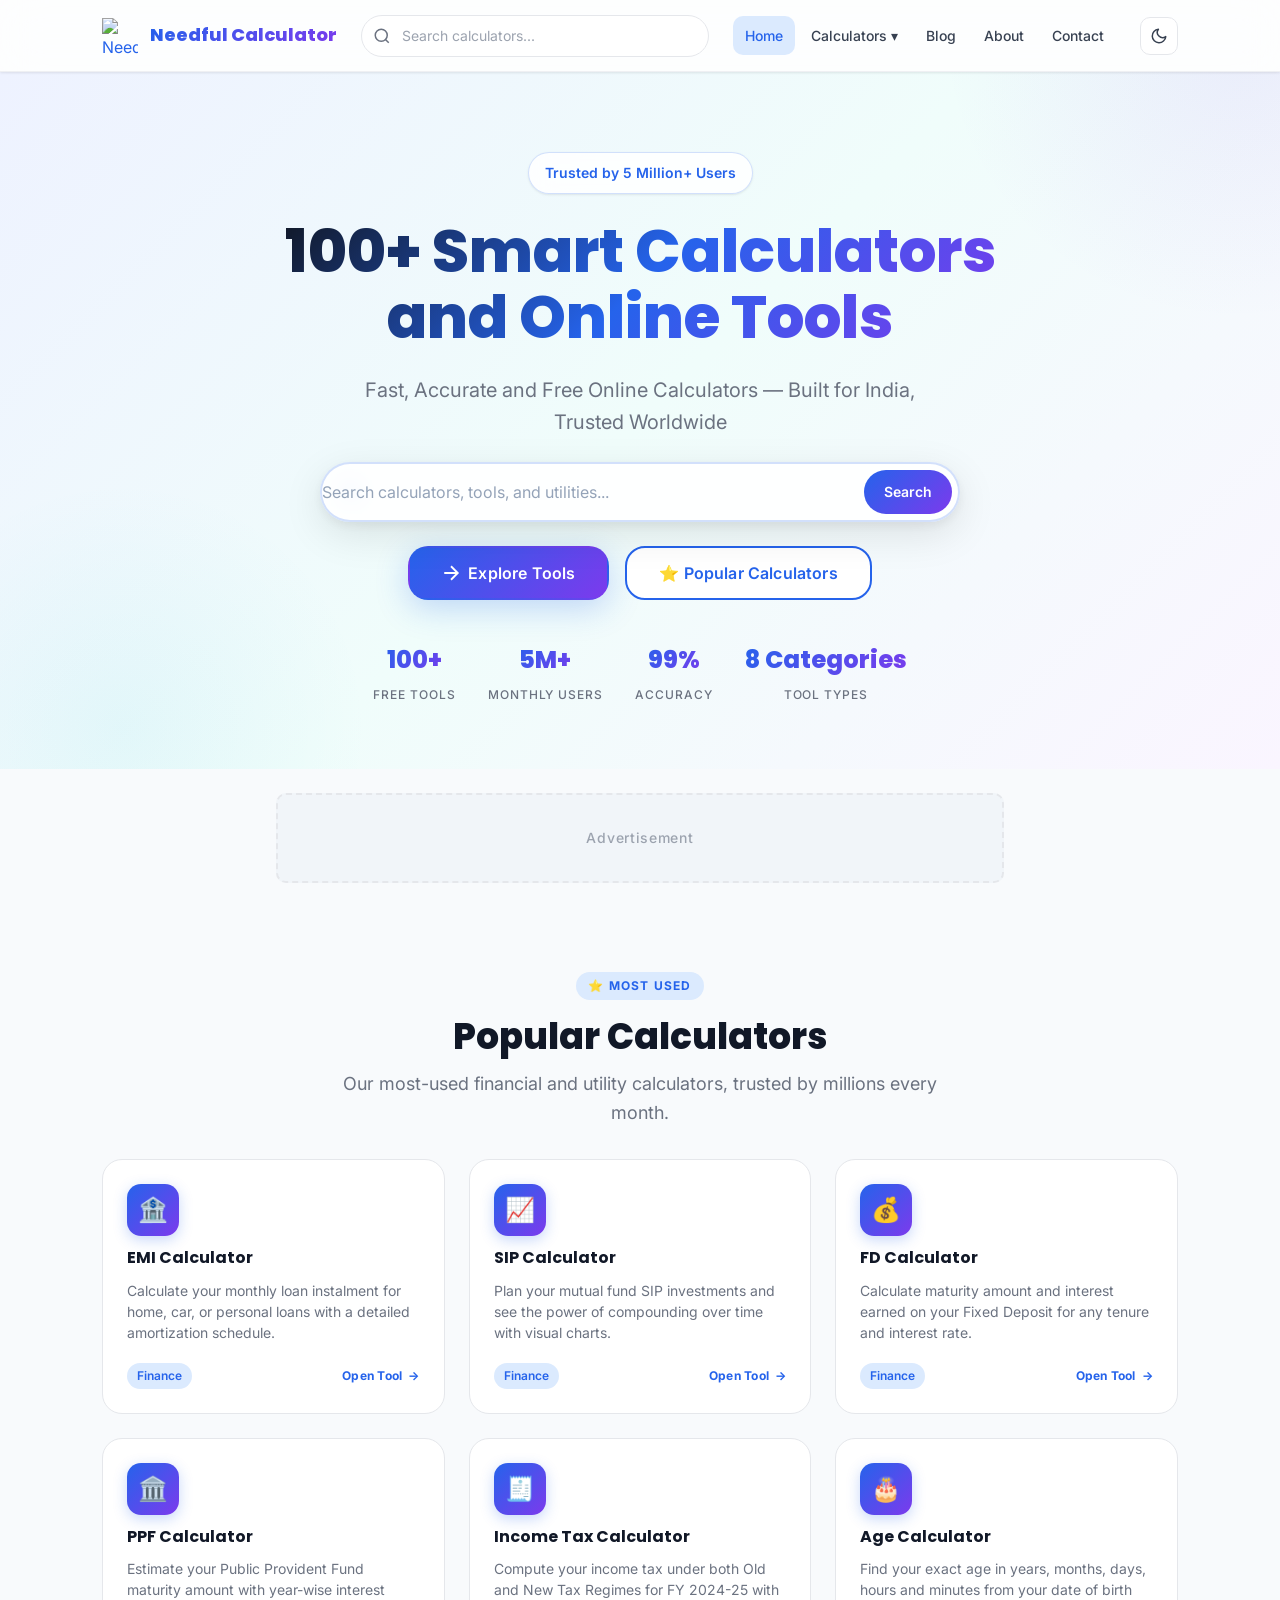
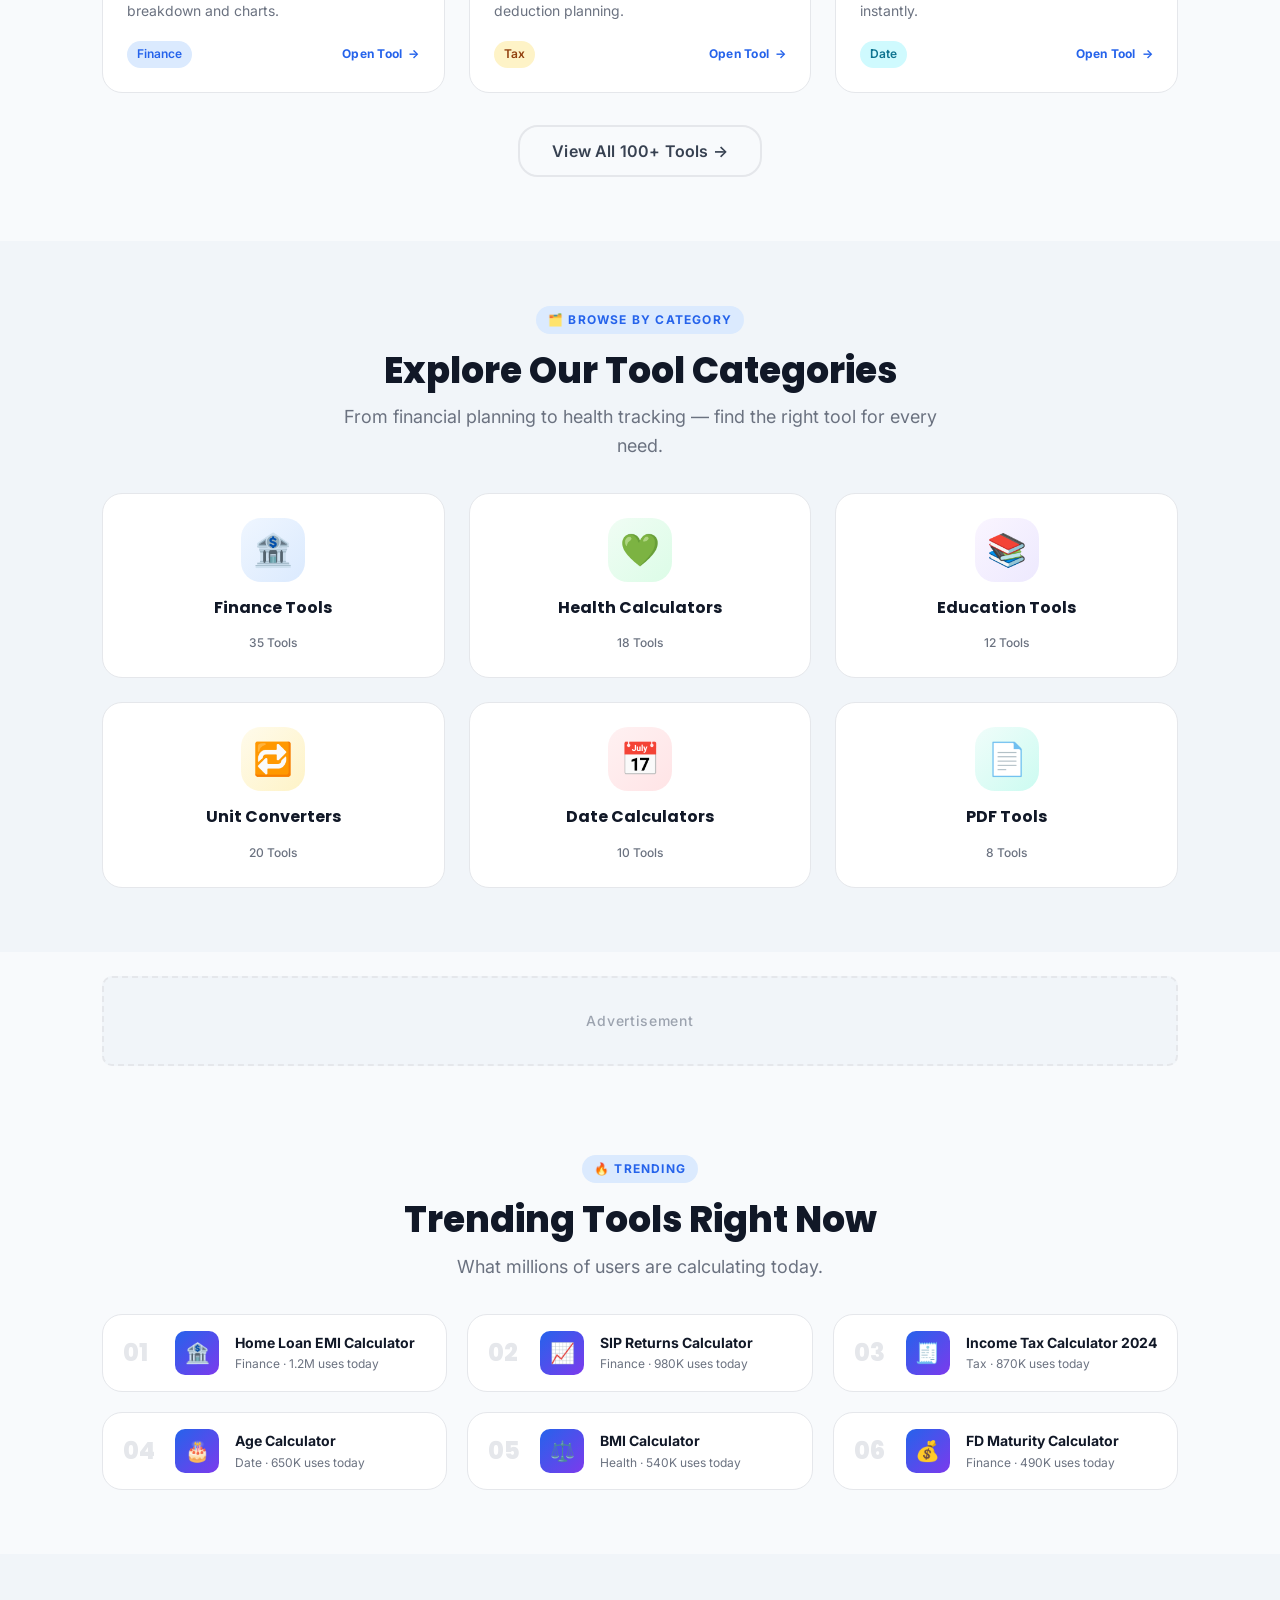
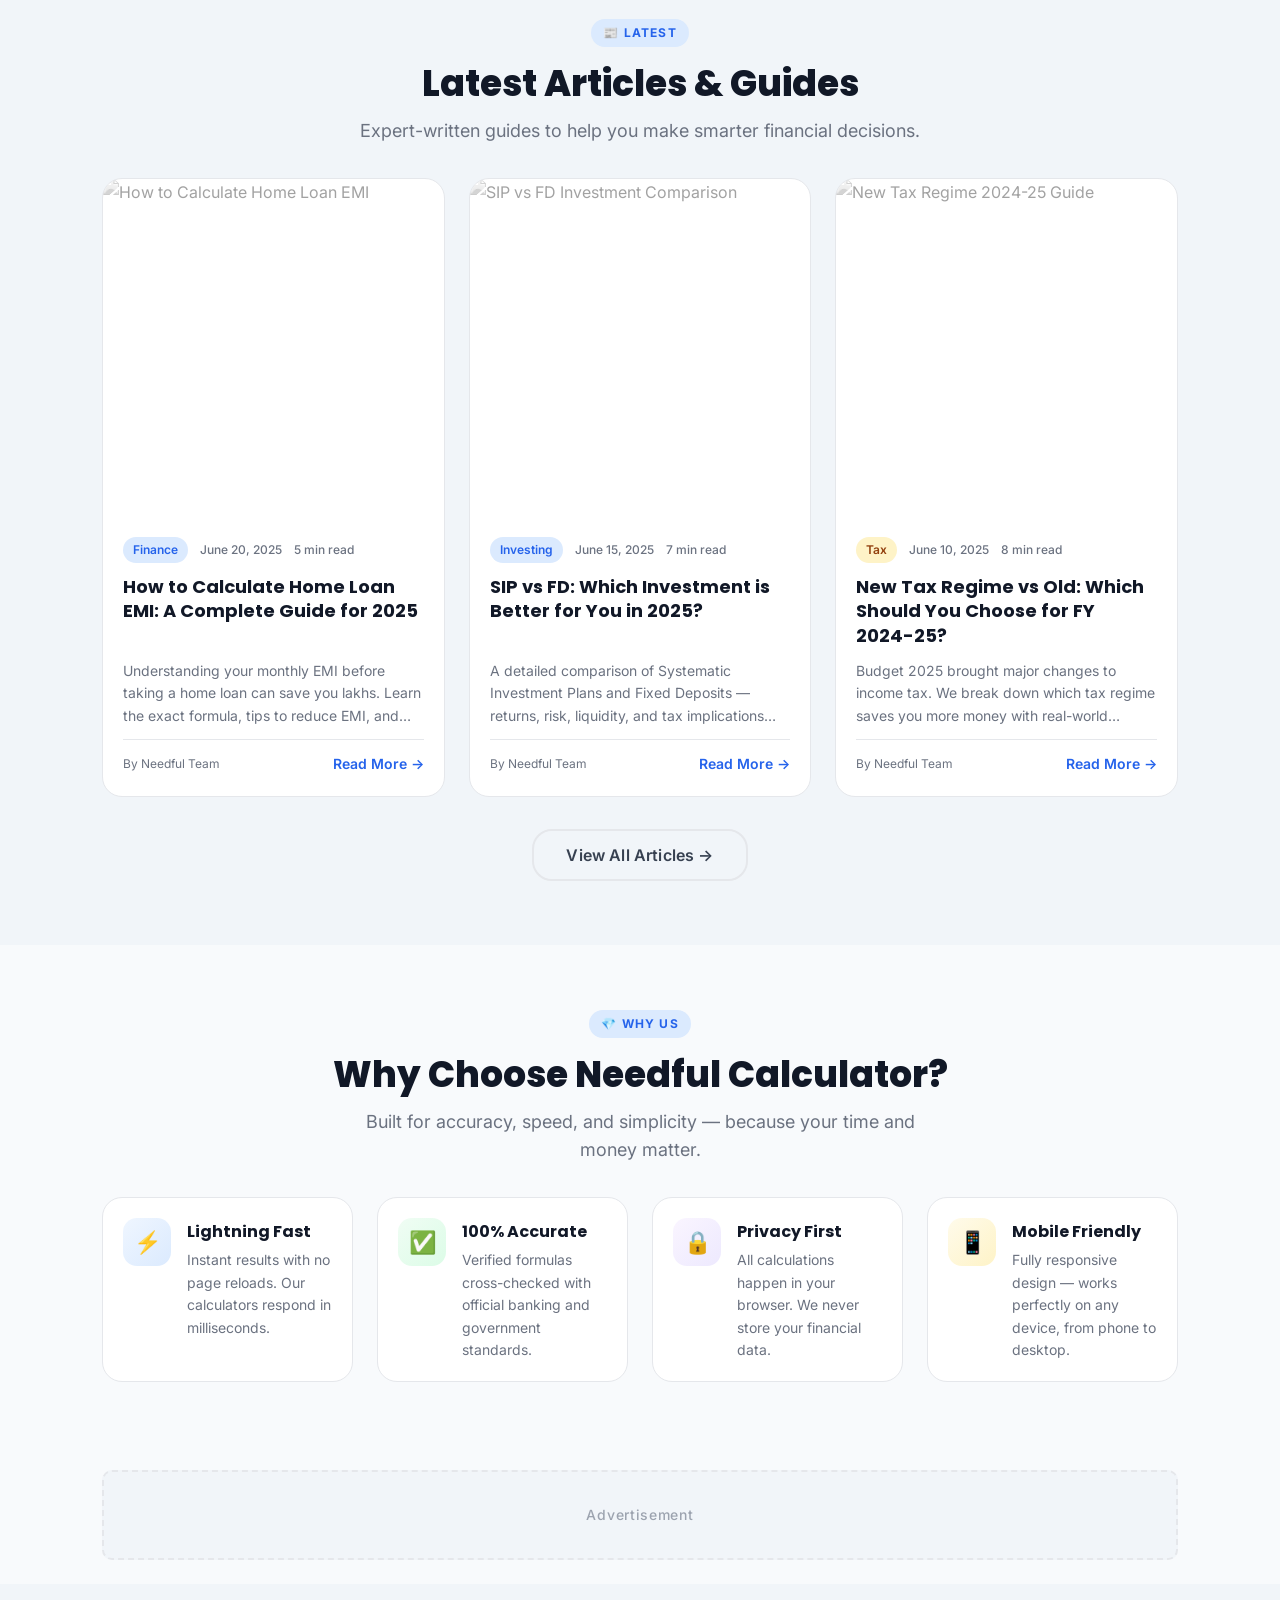
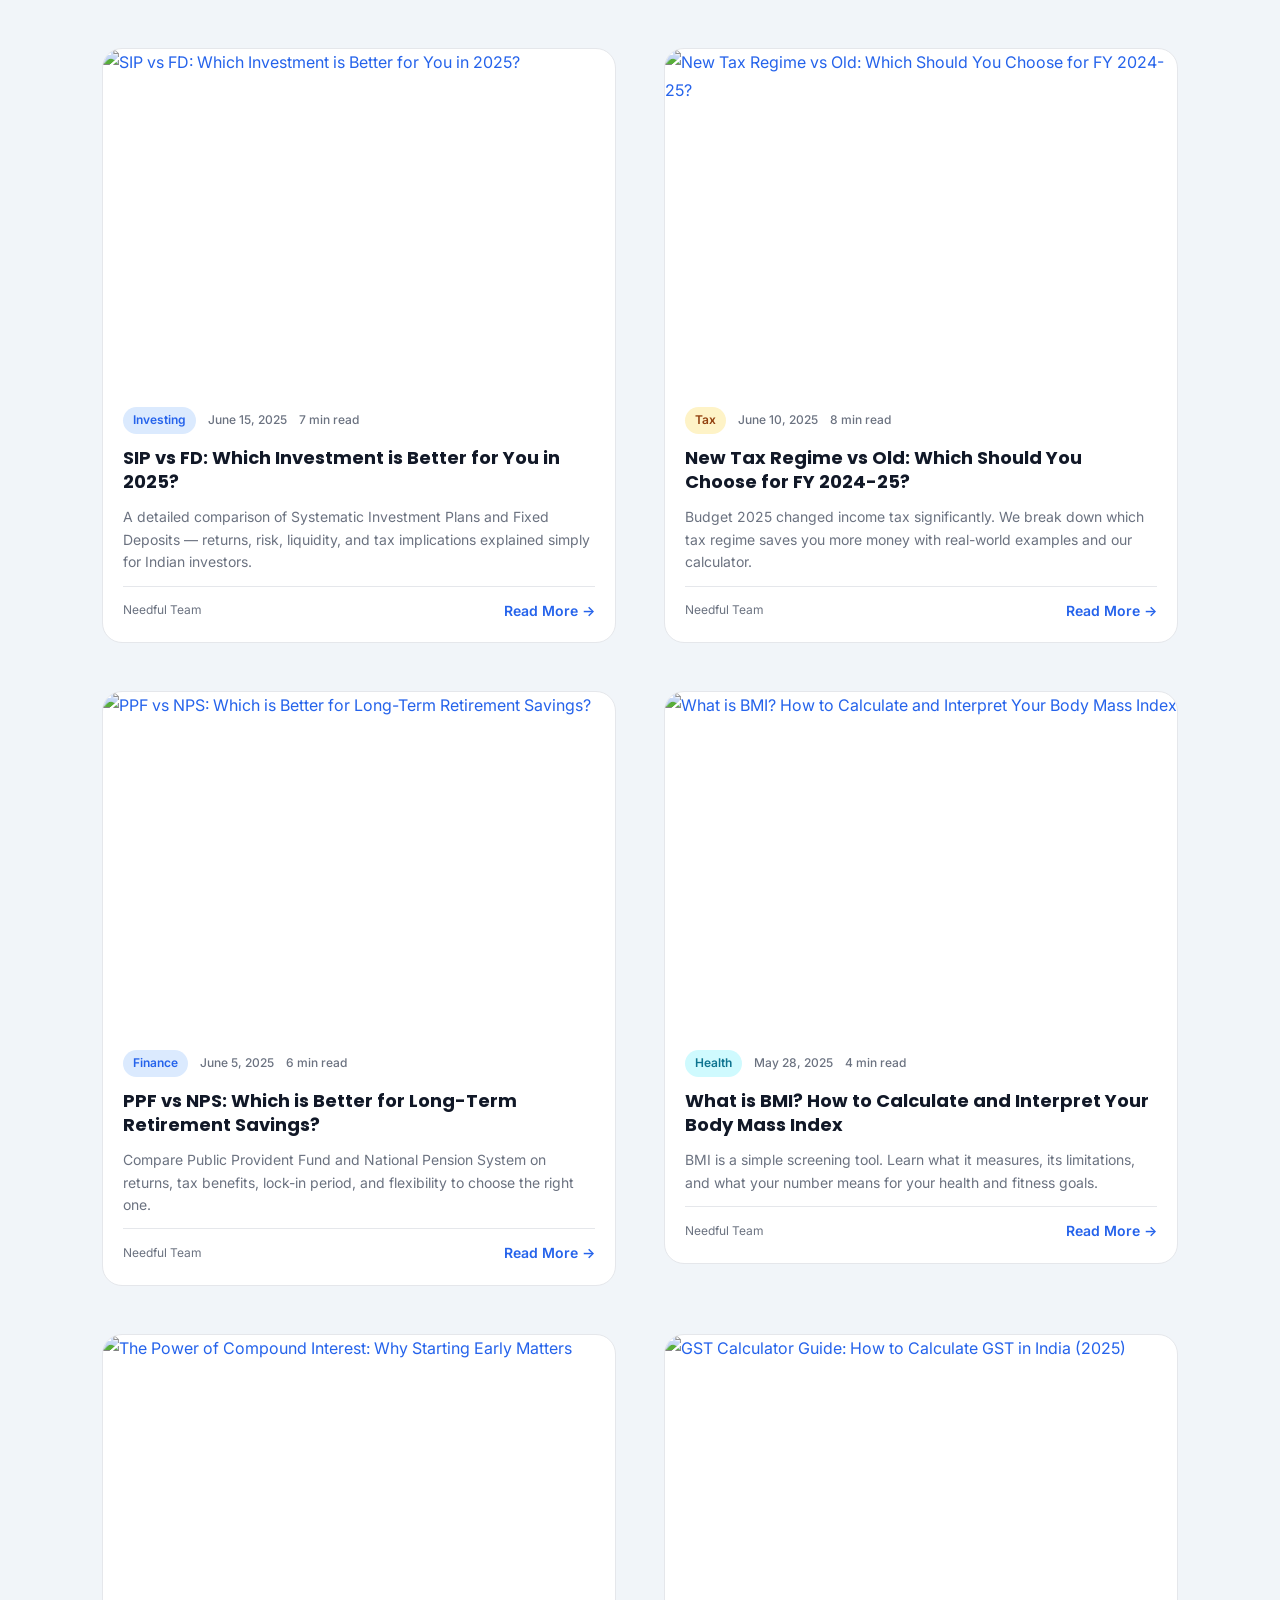
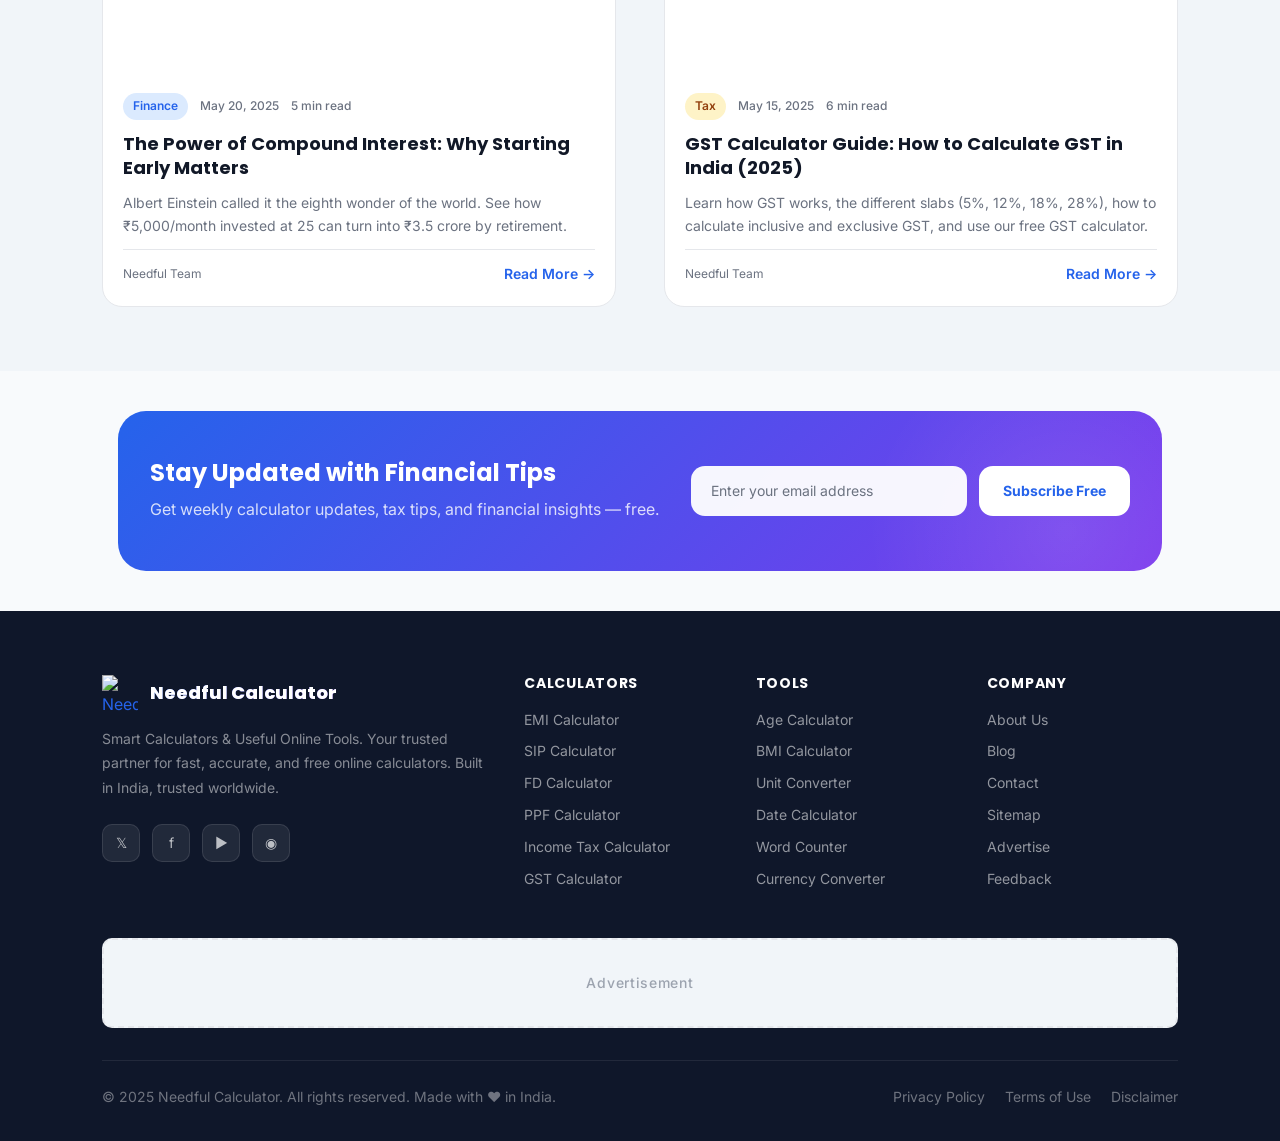
==== index.html @ 62763d5d "Nedful Change" ====
<!DOCTYPE html>
<html lang="en" data-theme="light" class="has-sticky-header">

<head>
  <meta charset="UTF-8">
  <meta name="viewport" content="width=device-width, initial-scale=1.0">
  <meta name="theme-color" content="#F8FAFC">
  <meta name="description"
    content="Needful Calculator — 100+ free online calculators and tools. EMI, SIP, FD, PPF, Income Tax, Age calculator and more. Fast, accurate and free.">
  <meta name="keywords"
    content="EMI calculator, SIP calculator, FD calculator, PPF calculator, income tax calculator, online calculators, financial tools">
  <meta name="robots" content="index, follow">
  <meta property="og:title" content="Needful Calculator — Smart Calculators & Useful Online Tools">
  <meta property="og:description"
    content="100+ free online calculators. Fast, accurate, and free. EMI, SIP, FD, Tax, Health and more.">
  <meta property="og:type" content="website">
  <meta property="og:url" content="https://needfulcalculator.com">
  <link rel="canonical" href="https://needfulcalculator.com">
  <title>Needful Calculator — Smart Calculators & Useful Online Tools</title>

  <!-- Fonts -->
  <link rel="preconnect" href="https://fonts.googleapis.com">
  <link rel="preconnect" href="https://fonts.gstatic.com" crossorigin>
  <link
    href="https://fonts.googleapis.com/css2?family=Inter:wght@300;400;500;600;700;800&family=Poppins:wght@400;500;600;700;800&display=swap"
    rel="stylesheet">

  <!-- Styles -->
  <link rel="stylesheet" href="css/style.css">
  <link rel="stylesheet" href="css/components.css">
  <link rel="stylesheet" href="css/animations.css">
  <link rel="stylesheet" href="css/dark-mode.css">
  <link rel="stylesheet" href="css/responsive.css">

  <!-- Schema Markup -->
  <script type="application/ld+json">
  {
    "@context": "https://schema.org",
    "@type": "WebSite",
    "name": "Needful Calculator",
    "url": "https://needfulcalculator.com",
    "description": "100+ free online calculators and useful tools. Fast, accurate, and free.",
    "potentialAction": {
      "@type": "SearchAction",
      "target": "https://needfulcalculator.com/search?q={search_term_string}",
      "query-input": "required name=search_term_string"
    }
  }
  </script>
  <script type="application/ld+json">
  {
    "@context": "https://schema.org",
    "@type": "Organization",
    "name": "Needful Calculator",
    "url": "https://needfulcalculator.com",
    "logo": "https://needfulcalculator.com/assets/logo.png",
    "sameAs": []
  }
  </script>
</head>

<body>

  <!-- Skip Link -->
  <a href="#main-content" class="skip-link">Skip to main content</a>

  <!-- ═══════════════════════════════════════════════
     HEADER
═══════════════════════════════════════════════ -->
  <header class="site-header" role="banner">
    <div class="container header-inner">

      <!-- Logo -->
      <a href="index.html" class="logo" aria-label="Needful Calculator Home">
        <img src="assets/logos/logo.png" alt="Needful Calculator" width="36" height="36" loading="eager">
        <span class="logo-text">Needful Calculator</span>
      </a>

      <!-- Header Search -->
      <div class="header-search" role="search">
        <svg class="header-search-icon" viewBox="0 0 24 24" fill="none" stroke="currentColor" stroke-width="2"
          aria-hidden="true">
          <circle cx="11" cy="11" r="8" />
          <path d="M21 21l-4.35-4.35" />
        </svg>
        <input type="search" placeholder="Search calculators..." aria-label="Search calculators and tools"
          autocomplete="off" id="header-search-input">
        <div class="search-results" role="listbox" aria-label="Search suggestions"></div>
      </div>

      <!-- Desktop Nav -->
      <nav class="header-nav" aria-label="Main navigation">
        <a href="index.html" class="nav-link active">Home</a>
        <div class="nav-item">
          <a href="category.html" class="nav-link" aria-haspopup="true">
            Calculators ▾
          </a>
          <div class="nav-dropdown" role="menu">
            <a href="category.html#finance" role="menuitem">🏦 Finance Tools</a>
            <a href="category.html#health" role="menuitem">💚 Health Calculators</a>
            <a href="category.html#education" role="menuitem">📚 Education Tools</a>
            <a href="category.html#unit" role="menuitem">🔁 Unit Converters</a>
            <a href="category.html#date" role="menuitem">📅 Date Calculators</a>
            <a href="category.html#pdf" role="menuitem">📄 PDF Tools</a>
          </div>
        </div>
        <a href="blog.html" class="nav-link">Blog</a>
        <a href="about.html" class="nav-link">About</a>
        <a href="contact.html" class="nav-link">Contact</a>
      </nav>

      <!-- Theme Toggle -->
      <button class="theme-toggle" id="theme-toggle" aria-label="Toggle dark mode" title="Toggle dark mode">
        <!-- Icon injected by JS -->
        <svg width="18" height="18" viewBox="0 0 24 24" fill="none" stroke="currentColor" stroke-width="2"
          stroke-linecap="round" stroke-linejoin="round">
          <path d="M21 12.79A9 9 0 1 1 11.21 3 7 7 0 0 0 21 12.79z" />
        </svg>
      </button>

      <!-- Hamburger -->
      <button class="hamburger" id="hamburger" aria-label="Open navigation menu" aria-expanded="false"
        aria-controls="mobile-nav">
        <span></span><span></span><span></span>
      </button>
    </div>
  </header>

  <!-- Mobile Nav -->
  <nav class="mobile-nav" id="mobile-nav" aria-label="Mobile navigation">
    <div class="mobile-nav-links">
      <a href="index.html">🏠 Home</a>
      <a href="category.html">🧮 All Calculators</a>
      <a href="calculator.html">🏦 EMI Calculator</a>
      <a href="blog.html">📰 Blog</a>
      <a href="about.html">ℹ️ About</a>
      <a href="contact.html">📞 Contact</a>
    </div>
    <div style="margin-top:2rem;padding-top:1.5rem;border-top:1px solid var(--border-color)">
      <p
        style="font-size:0.75rem;color:var(--txt-muted);margin-bottom:1rem;font-weight:600;text-transform:uppercase;letter-spacing:0.08em">
        Categories</p>
      <div style="display:grid;grid-template-columns:1fr 1fr;gap:0.5rem">
        <a href="category.html#finance" class="tag">🏦 Finance</a>
        <a href="category.html#health" class="tag">💚 Health</a>
        <a href="category.html#education" class="tag">📚 Education</a>
        <a href="category.html#unit" class="tag">🔁 Units</a>
        <a href="category.html#date" class="tag">📅 Date</a>
        <a href="category.html#pdf" class="tag">📄 PDF</a>
      </div>
    </div>
  </nav>

  <!-- ═══════════════════════════════════════════════
     MAIN CONTENT
═══════════════════════════════════════════════ -->
  <main id="main-content">

    <!-- ── HERO ── -->
    <section class="hero" aria-labelledby="hero-heading">
      <div class="container hero-inner">
        <div class="hero-eyebrow" aria-hidden="true">
          Trusted by 5 Million+ Users
        </div>

        <h1 class="hero-title" id="hero-heading">
          100+ Smart Calculators<br>and Online Tools
        </h1>

        <p class="hero-subtitle">
          Fast, Accurate and Free Online Calculators — Built for India, Trusted Worldwide
        </p>

        <!-- Hero Search -->
        <div class="hero-search" role="search">
          <svg class="hero-search-icon" viewBox="0 0 24 24" fill="none" stroke="currentColor" stroke-width="2.5"
            aria-hidden="true">
            <circle cx="11" cy="11" r="8" />
            <path d="M21 21l-4.35-4.35" />
          </svg>
          <input type="search" id="hero-search" placeholder="Search calculators, tools, and utilities..."
            aria-label="Search calculators and tools" autocomplete="off">
          <button class="hero-search-btn" type="button" aria-label="Search">Search</button>
          <div class="search-results" role="listbox" aria-label="Search suggestions"></div>
        </div>

        <!-- CTA Buttons -->
        <div class="hero-cta">
          <a href="category.html" class="btn btn-primary btn-lg" id="explore-tools-btn">
            <svg width="18" height="18" viewBox="0 0 24 24" fill="none" stroke="currentColor" stroke-width="2.5">
              <path d="M3 12h18M12 3l9 9-9 9" />
            </svg>
            Explore Tools
          </a>
          <a href="#popular-calculators" class="btn btn-secondary btn-lg" id="popular-btn">
            ⭐ Popular Calculators
          </a>
        </div>

        <!-- Stats -->
        <div class="hero-stats" aria-label="Platform statistics">
          <div class="hero-stat">
            <span class="hero-stat-num" data-count="100" data-suffix="+">100+</span>
            <span class="hero-stat-label">Free Tools</span>
          </div>
          <div class="hero-stat">
            <span class="hero-stat-num" data-count="5" data-suffix="M+">5M+</span>
            <span class="hero-stat-label">Monthly Users</span>
          </div>
          <div class="hero-stat">
            <span class="hero-stat-num" data-count="99" data-suffix="%">99%</span>
            <span class="hero-stat-label">Accuracy</span>
          </div>
          <div class="hero-stat">
            <span class="hero-stat-num" data-count="8" data-suffix=" Categories">6 Categories</span>
            <span class="hero-stat-label">Tool Types</span>
          </div>
        </div>
      </div>
    </section>

    <!-- ── AD SLOT #1: Below Hero ── -->
    <div class="container">
      <div class="ad-slot ad-slot-leaderboard" aria-label="Advertisement" role="complementary">
        <!-- Google AdSense: Leaderboard 728x90 -->
        <span>Advertisement</span>
      </div>
    </div>

    <!-- ── POPULAR CALCULATORS ── -->
    <section class="section" id="popular-calculators" aria-labelledby="popular-heading">
      <div class="container">
        <div class="text-center mb-8 reveal">
          <div class="section-eyebrow">⭐ Most Used</div>
          <h2 class="section-title" id="popular-heading">Popular Calculators</h2>
          <p class="section-subtitle">Our most-used financial and utility calculators, trusted by millions every month.
          </p>
        </div>

        <div class="grid-3 reveal reveal-delay-1">
          <!-- EMI Calculator -->
          <article class="tool-card" id="emi-calc-card">
            <div class="tool-card-icon" aria-hidden="true">🏦</div>
            <h3 class="tool-card-name">EMI Calculator</h3>
            <p class="tool-card-desc">Calculate your monthly loan instalment for home, car, or personal loans with a
              detailed amortization schedule.</p>
            <div class="tool-card-footer">
              <span class="badge badge-primary">Finance</span>
              <a href="calculator.html" class="tool-card-open" aria-label="Open EMI Calculator">
                Open Tool <span class="tool-card-arrow">→</span>
              </a>
            </div>
          </article>

          <!-- SIP Calculator -->
          <article class="tool-card" id="sip-calc-card">
            <div class="tool-card-icon" aria-hidden="true">📈</div>
            <h3 class="tool-card-name">SIP Calculator</h3>
            <p class="tool-card-desc">Plan your mutual fund SIP investments and see the power of compounding over time
              with visual charts.</p>
            <div class="tool-card-footer">
              <span class="badge badge-primary">Finance</span>
              <a href="calculator.html?tool=sip-calculator" class="tool-card-open" aria-label="Open SIP Calculator">
                Open Tool <span class="tool-card-arrow">→</span>
              </a>
            </div>
          </article>

          <!-- FD Calculator -->
          <article class="tool-card" id="fd-calc-card">
            <div class="tool-card-icon" aria-hidden="true">💰</div>
            <h3 class="tool-card-name">FD Calculator</h3>
            <p class="tool-card-desc">Calculate maturity amount and interest earned on your Fixed Deposit for any tenure
              and interest rate.</p>
            <div class="tool-card-footer">
              <span class="badge badge-primary">Finance</span>
              <a href="calculator.html?tool=fd-calculator" class="tool-card-open" aria-label="Open FD Calculator">
                Open Tool <span class="tool-card-arrow">→</span>
              </a>
            </div>
          </article>

          <!-- PPF Calculator -->
          <article class="tool-card" id="ppf-calc-card">
            <div class="tool-card-icon" aria-hidden="true">🏛️</div>
            <h3 class="tool-card-name">PPF Calculator</h3>
            <p class="tool-card-desc">Estimate your Public Provident Fund maturity amount with year-wise interest
              breakdown and charts.</p>
            <div class="tool-card-footer">
              <span class="badge badge-primary">Finance</span>
              <a href="calculator.html?tool=ppf-calculator" class="tool-card-open" aria-label="Open PPF Calculator">
                Open Tool <span class="tool-card-arrow">→</span>
              </a>
            </div>
          </article>

          <!-- Income Tax Calculator -->
          <article class="tool-card" id="tax-calc-card">
            <div class="tool-card-icon" aria-hidden="true">🧾</div>
            <h3 class="tool-card-name">Income Tax Calculator</h3>
            <p class="tool-card-desc">Compute your income tax under both Old and New Tax Regimes for FY 2024-25 with
              deduction planning.</p>
            <div class="tool-card-footer">
              <span class="badge badge-trending">Tax</span>
              <a href="calculator.html?tool=income-tax-calculator" class="tool-card-open"
                aria-label="Open Income Tax Calculator">
                Open Tool <span class="tool-card-arrow">→</span>
              </a>
            </div>
          </article>

          <!-- Age Calculator -->
          <article class="tool-card" id="age-calc-card">
            <div class="tool-card-icon" aria-hidden="true">🎂</div>
            <h3 class="tool-card-name">Age Calculator</h3>
            <p class="tool-card-desc">Find your exact age in years, months, days, hours and minutes from your date of
              birth instantly.</p>
            <div class="tool-card-footer">
              <span class="badge badge-accent">Date</span>
              <a href="calculator.html?tool=age-calculator" class="tool-card-open" aria-label="Open Age Calculator">
                Open Tool <span class="tool-card-arrow">→</span>
              </a>
            </div>
          </article>
        </div>

        <div class="text-center mt-8 reveal">
          <a href="category.html" class="btn btn-ghost btn-lg" id="view-all-btn">
            View All 100+ Tools →
          </a>
        </div>
      </div>
    </section>

    <!-- ── CATEGORIES GRID ── -->
    <section class="section" style="background:var(--bg-muted)" aria-labelledby="categories-heading">
      <div class="container">
        <div class="text-center mb-8 reveal">
          <div class="section-eyebrow">🗂️ Browse by Category</div>
          <h2 class="section-title" id="categories-heading">Explore Our Tool Categories</h2>
          <p class="section-subtitle">From financial planning to health tracking — find the right tool for every need.
          </p>
        </div>

        <div class="grid-3 reveal reveal-delay-1">
          <a href="#" class="category-card" id="cat-finance" aria-label="Finance Tools - 35 tools">
            <div class="category-icon cat-finance">🏦</div>
            <div class="category-name">Finance Tools</div>
            <div class="category-count">35 Tools</div>
          </a>

          <a href="#" class="category-card" id="cat-health" aria-label="Health Calculators - 18 tools">
            <div class="category-icon cat-health">💚</div>
            <div class="category-name">Health Calculators</div>
            <div class="category-count">18 Tools</div>
          </a>

          <a href="#" class="category-card" id="cat-education" aria-label="Education Tools - 12 tools">
            <div class="category-icon cat-education">📚</div>
            <div class="category-name">Education Tools</div>
            <div class="category-count">12 Tools</div>
          </a>

          <a href="#" class="category-card" id="cat-unit" aria-label="Unit Converters - 20 tools">
            <div class="category-icon cat-unit">🔁</div>
            <div class="category-name">Unit Converters</div>
            <div class="category-count">20 Tools</div>
          </a>

          <a href="#" class="category-card" id="cat-date" aria-label="Date Calculators - 10 tools">
            <div class="category-icon cat-date">📅</div>
            <div class="category-name">Date Calculators</div>
            <div class="category-count">10 Tools</div>
          </a>

          <a href="#" class="category-card" id="cat-pdf" aria-label="PDF Tools - 8 tools">
            <div class="category-icon cat-pdf">📄</div>
            <div class="category-name">PDF Tools</div>
            <div class="category-count">8 Tools</div>
          </a>
        </div>
      </div>
    </section>

    <!-- ── AD SLOT #2: Mid Content ── -->
    <div class="container">
      <div class="ad-slot" aria-label="Advertisement" role="complementary">
        <!-- Google AdSense: Responsive Banner -->
        <span>Advertisement</span>
      </div>
    </div>

    <!-- ── TRENDING TOOLS ── -->
    <section class="section" aria-labelledby="trending-heading">
      <div class="container">
        <div class="text-center mb-8 reveal">
          <div class="section-eyebrow">🔥 Trending</div>
          <h2 class="section-title" id="trending-heading">Trending Tools Right Now</h2>
          <p class="section-subtitle">What millions of users are calculating today.</p>
        </div>

        <div class="trending-grid reveal reveal-delay-1">
          <a href="calculator.html?tool=emi-calculator" class="trending-card" id="trend-1">
            <span class="trending-rank">01</span>
            <div class="trending-icon">🏦</div>
            <div>
              <div class="trending-name">Home Loan EMI Calculator</div>
              <div class="trending-meta">Finance · 1.2M uses today</div>
            </div>
          </a>
          <a href="calculator.html?tool=sip-calculator" class="trending-card" id="trend-2">
            <span class="trending-rank">02</span>
            <div class="trending-icon">📈</div>
            <div>
              <div class="trending-name">SIP Returns Calculator</div>
              <div class="trending-meta">Finance · 980K uses today</div>
            </div>
          </a>
          <a href="calculator.html?tool=income-tax-calculator" class="trending-card" id="trend-3">
            <span class="trending-rank">03</span>
            <div class="trending-icon">🧾</div>
            <div>
              <div class="trending-name">Income Tax Calculator 2024</div>
              <div class="trending-meta">Tax · 870K uses today</div>
            </div>
          </a>
          <a href="calculator.html?tool=age-calculator" class="trending-card" id="trend-4">
            <span class="trending-rank">04</span>
            <div class="trending-icon">🎂</div>
            <div>
              <div class="trending-name">Age Calculator</div>
              <div class="trending-meta">Date · 650K uses today</div>
            </div>
          </a>
          <a href="calculator.html?tool=bmi-calculator" class="trending-card" id="trend-5">
            <span class="trending-rank">05</span>
            <div class="trending-icon">⚖️</div>
            <div>
              <div class="trending-name">BMI Calculator</div>
              <div class="trending-meta">Health · 540K uses today</div>
            </div>
          </a>
          <a href="calculator.html?tool=fd-calculator" class="trending-card" id="trend-6">
            <span class="trending-rank">06</span>
            <div class="trending-icon">💰</div>
            <div>
              <div class="trending-name">FD Maturity Calculator</div>
              <div class="trending-meta">Finance · 490K uses today</div>
            </div>
          </a>
        </div>
      </div>
    </section>

    <!-- ── LATEST ARTICLES ── -->
    <section class="section" style="background:var(--bg-muted)" aria-labelledby="articles-heading">
      <div class="container">
        <div class="text-center mb-8 reveal">
          <div class="section-eyebrow">📰 Latest</div>
          <h2 class="section-title" id="articles-heading">Latest Articles & Guides</h2>
          <p class="section-subtitle">Expert-written guides to help you make smarter financial decisions.</p>
        </div>

        <div class="grid-3 reveal reveal-delay-1">
          <!-- Article 1 -->
          <article class="blog-card" id="article-1">
            <div class="blog-card-img-wrap">
              <img src="https://images.unsplash.com/photo-1554224155-6726b3ff858f?w=600&q=80"
                alt="How to Calculate Home Loan EMI" class="blog-card-image" loading="lazy" width="600" height="338">
            </div>
            <div class="blog-card-body">
              <div class="blog-card-meta">
                <span class="badge badge-primary">Finance</span>
                <span>June 20, 2025</span>
                <span>5 min read</span>
              </div>
              <h3 class="blog-card-title">How to Calculate Home Loan EMI: A Complete Guide for 2025</h3>
              <p class="blog-card-excerpt">Understanding your monthly EMI before taking a home loan can save you lakhs.
                Learn the exact formula, tips to reduce EMI, and how to use our calculator.</p>
              <div class="blog-card-footer">
                <span style="font-size:var(--text-xs);color:var(--txt-muted)">By Needful Team</span>
                <a href="blog-post.html" class="read-more" aria-label="Read full article about Home Loan EMI">Read More
                  →</a>
              </div>
            </div>
          </article>

          <!-- Article 2 -->
          <article class="blog-card" id="article-2">
            <div class="blog-card-img-wrap">
              <img src="https://images.unsplash.com/photo-1611974789855-9c2a0a7236a3?w=600&q=80"
                alt="SIP vs FD Investment Comparison" class="blog-card-image" loading="lazy" width="600" height="338">
            </div>
            <div class="blog-card-body">
              <div class="blog-card-meta">
                <span class="badge badge-primary">Investing</span>
                <span>June 15, 2025</span>
                <span>7 min read</span>
              </div>
              <h3 class="blog-card-title">SIP vs FD: Which Investment is Better for You in 2025?</h3>
              <p class="blog-card-excerpt">A detailed comparison of Systematic Investment Plans and Fixed Deposits —
                returns, risk, liquidity, and tax implications explained simply.</p>
              <div class="blog-card-footer">
                <span style="font-size:var(--text-xs);color:var(--txt-muted)">By Needful Team</span>
                <a href="blog-post.html" class="read-more" aria-label="Read SIP vs FD article">Read More →</a>
              </div>
            </div>
          </article>

          <!-- Article 3 -->
          <article class="blog-card" id="article-3">
            <div class="blog-card-img-wrap">
              <img src="https://images.unsplash.com/photo-1586281380349-632531db7ed4?w=600&q=80"
                alt="New Tax Regime 2024-25 Guide" class="blog-card-image" loading="lazy" width="600" height="338">
            </div>
            <div class="blog-card-body">
              <div class="blog-card-meta">
                <span class="badge badge-trending">Tax</span>
                <span>June 10, 2025</span>
                <span>8 min read</span>
              </div>
              <h3 class="blog-card-title">New Tax Regime vs Old: Which Should You Choose for FY 2024-25?</h3>
              <p class="blog-card-excerpt">Budget 2025 brought major changes to income tax. We break down which tax
                regime saves you more money with real-world examples and our calculator.</p>
              <div class="blog-card-footer">
                <span style="font-size:var(--text-xs);color:var(--txt-muted)">By Needful Team</span>
                <a href="blog-post.html" class="read-more" aria-label="Read New Tax Regime article">Read More →</a>
              </div>
            </div>
          </article>
        </div>

        <div class="text-center mt-8 reveal">
          <a href="blog.html" class="btn btn-ghost btn-lg" id="view-blog-btn">View All Articles →</a>
        </div>
      </div>
    </section>

    <!-- ── WHY CHOOSE US ── -->
    <section class="section" aria-labelledby="why-heading">
      <div class="container">
        <div class="text-center mb-8 reveal">
          <div class="section-eyebrow">💎 Why Us</div>
          <h2 class="section-title" id="why-heading">Why Choose Needful Calculator?</h2>
          <p class="section-subtitle">Built for accuracy, speed, and simplicity — because your time and money matter.
          </p>
        </div>

        <div class="grid-4 reveal reveal-delay-1">
          <div class="feature-card" id="feature-1">
            <div class="feature-icon" style="background:linear-gradient(135deg,#EFF6FF,#DBEAFE)">⚡</div>
            <div class="feature-body">
              <div class="feature-title">Lightning Fast</div>
              <p class="feature-text">Instant results with no page reloads. Our calculators respond in milliseconds.</p>
            </div>
          </div>

          <div class="feature-card" id="feature-2">
            <div class="feature-icon" style="background:linear-gradient(135deg,#F0FDF4,#DCFCE7)">✅</div>
            <div class="feature-body">
              <div class="feature-title">100% Accurate</div>
              <p class="feature-text">Verified formulas cross-checked with official banking and government standards.
              </p>
            </div>
          </div>

          <div class="feature-card" id="feature-3">
            <div class="feature-icon" style="background:linear-gradient(135deg,#FAF5FF,#EDE9FE)">🔒</div>
            <div class="feature-body">
              <div class="feature-title">Privacy First</div>
              <p class="feature-text">All calculations happen in your browser. We never store your financial data.</p>
            </div>
          </div>

          <div class="feature-card" id="feature-4">
            <div class="feature-icon" style="background:linear-gradient(135deg,#FFFBEB,#FEF3C7)">📱</div>
            <div class="feature-body">
              <div class="feature-title">Mobile Friendly</div>
              <p class="feature-text">Fully responsive design — works perfectly on any device, from phone to desktop.
              </p>
            </div>
          </div>
        </div>
      </div>
    </section>

    <!-- ── AD SLOT #3: Before FAQ ── -->
    <div class="container">
      <div class="ad-slot" aria-label="Advertisement" role="complementary">
        <!-- Google AdSense: Responsive Banner -->
        <span>Advertisement</span>
      </div>
    </div>

    <!-- ── FAQ SECTION ── -->
    <section class="section" style="background:var(--bg-muted)" aria-labelledby="faq-heading">
      <div class="container">
        <div class="grid-2" style="gap:var(--space-12);align-items:start">
          <div class="reveal">
            <div class="section-eyebrow">❓ FAQ</div>
            <h2 class="section-title" id="faq-heading">Frequently Asked Questions</h2>
            <p class="section-subtitle" style="margin-inline:0">Everything you need to know about Needful Calculator and
              our tools.</p>
            <a href="#" class="btn btn-primary mt-6" style="width:fit-content">Ask a Question →</a>
          </div>

          <div class="faq-list reveal reveal-delay-1" id="faq-list" role="list">
            <div class="faq-item" role="listitem">
              <button class="faq-question" aria-expanded="false" aria-controls="faq-1-answer">
                <span>Are all calculators completely free to use?</span>
                <svg class="faq-chevron" viewBox="0 0 24 24" fill="none" stroke="currentColor" stroke-width="2.5">
                  <polyline points="6 9 12 15 18 9" />
                </svg>
              </button>
              <div class="faq-answer" id="faq-1-answer" role="region">
                <div class="faq-answer-inner">
                  Yes! All 100+ calculators and tools on Needful Calculator are completely free to use, forever. No
                  registration, no hidden fees, no subscription required. We're supported by non-intrusive
                  advertisements.
                </div>
              </div>
            </div>

            <div class="faq-item" role="listitem">
              <button class="faq-question" aria-expanded="false" aria-controls="faq-2-answer">
                <span>How accurate are the calculation results?</span>
                <svg class="faq-chevron" viewBox="0 0 24 24" fill="none" stroke="currentColor" stroke-width="2.5">
                  <polyline points="6 9 12 15 18 9" />
                </svg>
              </button>
              <div class="faq-answer" id="faq-2-answer" role="region">
                <div class="faq-answer-inner">
                  All our calculators use verified mathematical formulas aligned with RBI guidelines, SEBI standards,
                  and Income Tax department norms. Results are accurate to the last rupee. We recommend using these
                  results for planning — always verify with your bank or financial advisor for final decisions.
                </div>
              </div>
            </div>

            <div class="faq-item" role="listitem">
              <button class="faq-question" aria-expanded="false" aria-controls="faq-3-answer">
                <span>Is my financial data stored anywhere?</span>
                <svg class="faq-chevron" viewBox="0 0 24 24" fill="none" stroke="currentColor" stroke-width="2.5">
                  <polyline points="6 9 12 15 18 9" />
                </svg>
              </button>
              <div class="faq-answer" id="faq-3-answer" role="region">
                <div class="faq-answer-inner">
                  No. All calculations run entirely in your browser using JavaScript. We do not collect, store, or
                  transmit any of your financial inputs. Your data stays completely private on your device.
                </div>
              </div>
            </div>

            <div class="faq-item" role="listitem">
              <button class="faq-question" aria-expanded="false" aria-controls="faq-4-answer">
                <span>Can I use these tools on my mobile phone?</span>
                <svg class="faq-chevron" viewBox="0 0 24 24" fill="none" stroke="currentColor" stroke-width="2.5">
                  <polyline points="6 9 12 15 18 9" />
                </svg>
              </button>
              <div class="faq-answer" id="faq-4-answer" role="region">
                <div class="faq-answer-inner">
                  Absolutely! Needful Calculator is built mobile-first. All tools work seamlessly on smartphones,
                  tablets, and desktops. The layout adapts automatically to your screen size for the best experience.
                </div>
              </div>
            </div>

            <div class="faq-item" role="listitem">
              <button class="faq-question" aria-expanded="false" aria-controls="faq-5-answer">
                <span>How often are the calculators updated?</span>
                <svg class="faq-chevron" viewBox="0 0 24 24" fill="none" stroke="currentColor" stroke-width="2.5">
                  <polyline points="6 9 12 15 18 9" />
                </svg>
              </button>
              <div class="faq-answer" id="faq-5-answer" role="region">
                <div class="faq-answer-inner">
                  We update our calculators immediately whenever there are changes to tax slabs, interest rates, or
                  financial regulations. Our Income Tax Calculator is updated every budget season, and our EMI and FD
                  calculators reflect current RBI repo rates.
                </div>
              </div>
            </div>
          </div>
        </div>
      </div>
    </section>

    <!-- ── NEWSLETTER ── -->
    <section class="section-sm" aria-labelledby="newsletter-heading">
      <div class="container">
        <div class="newsletter-section reveal">
          <div class="newsletter-inner">
            <div class="newsletter-copy">
              <h2 id="newsletter-heading">Stay Updated with Financial Tips</h2>
              <p>Get weekly calculator updates, tax tips, and financial insights — free.</p>
            </div>
            <form class="newsletter-form" id="newsletter-form" novalidate>
              <label for="newsletter-email" class="sr-only">Email address</label>
              <input type="email" id="newsletter-email" placeholder="Enter your email address" required
                autocomplete="email">
              <button type="submit" id="newsletter-submit">Subscribe Free</button>
            </form>
          </div>
        </div>
      </div>
    </section>
  </main>

  <!-- ═══════════════════════════════════════════════
     FOOTER
═══════════════════════════════════════════════ -->
  <footer class="site-footer" role="contentinfo" aria-label="Site footer">
    <div class="container">
      <div class="footer-top">
        <!-- Brand -->
        <div class="footer-brand">
          <a href="index.html" class="logo">
            <img src="assets/logos/logo.png" alt="Needful Calculator" width="32" height="32" loading="lazy">
            <span class="logo-text">Needful Calculator</span>
          </a>
          <p class="footer-desc">Smart Calculators & Useful Online Tools. Your trusted partner for fast, accurate, and
            free online calculators. Built in India, trusted worldwide.</p>
          <div class="footer-social" aria-label="Social media links">
            <a href="#" class="social-btn" aria-label="Twitter">𝕏</a>
            <a href="#" class="social-btn" aria-label="Facebook">f</a>
            <a href="#" class="social-btn" aria-label="YouTube">▶</a>
            <a href="#" class="social-btn" aria-label="Instagram">◉</a>
          </div>
        </div>

        <!-- Calculators -->
        <div class="footer-col">
          <h4>Calculators</h4>
          <nav class="footer-links" aria-label="Calculator links">
            <a href="calculator.html?tool=emi-calculator">EMI Calculator</a>
            <a href="calculator.html?tool=sip-calculator">SIP Calculator</a>
            <a href="calculator.html?tool=fd-calculator">FD Calculator</a>
            <a href="calculator.html?tool=ppf-calculator">PPF Calculator</a>
            <a href="calculator.html?tool=income-tax-calculator">Income Tax Calculator</a>
            <a href="calculator.html?tool=gst-calculator">GST Calculator</a>
          </nav>
        </div>

        <!-- Tools -->
        <div class="footer-col">
          <h4>Tools</h4>
          <nav class="footer-links" aria-label="Tool links">
            <a href="calculator.html?tool=age-calculator">Age Calculator</a>
            <a href="calculator.html?tool=bmi-calculator">BMI Calculator</a>
            <a href="calculator.html?tool=length-converter">Unit Converter</a>
            <a href="calculator.html?tool=date-difference">Date Calculator</a>
            <a href="calculator.html?tool=word-counter">Word Counter</a>
            <a href="calculator.html?tool=currency-converter">Currency Converter</a>
          </nav>
        </div>

        <!-- Company -->
        <div class="footer-col">
          <h4>Company</h4>
          <nav class="footer-links" aria-label="Company links">
            <a href="about.html">About Us</a>
            <a href="blog.html">Blog</a>
            <a href="contact.html">Contact</a>
            <a href="sitemap.html">Sitemap</a>
            <a href="contact.html">Advertise</a>
            <a href="feedback.html">Feedback</a>
          </nav>
        </div>
      </div>

      <!-- Ad Slot: Footer -->
      <div class="ad-slot" aria-label="Advertisement" role="complementary" style="margin-bottom:var(--space-8)">
        <span>Advertisement</span>
      </div>

      <!-- Footer Bottom -->
      <div class="footer-bottom">
        <p>© 2025 Needful Calculator. All rights reserved. Made with ❤️ in India.</p>
        <nav class="footer-legal" aria-label="Legal links">
          <a href="privacy-policy.html">Privacy Policy</a>
          <a href="terms.html">Terms of Use</a>
          <a href="disclaimer.html">Disclaimer</a>
        </nav>
      </div>
    </div>
  </footer>

  <!-- ── FAQ Schema ── -->
  <script type="application/ld+json">
{
  "@context": "https://schema.org",
  "@type": "FAQPage",
  "mainEntity": [
    {
      "@type": "Question",
      "name": "Are all calculators completely free to use?",
      "acceptedAnswer": {
        "@type": "Answer",
        "text": "Yes! All 100+ calculators and tools on Needful Calculator are completely free to use, forever. No registration, no hidden fees, no subscription required."
      }
    },
    {
      "@type": "Question",
      "name": "How accurate are the calculation results?",
      "acceptedAnswer": {
        "@type": "Answer",
        "text": "All our calculators use verified mathematical formulas aligned with RBI guidelines, SEBI standards, and Income Tax department norms."
      }
    },
    {
      "@type": "Question",
      "name": "Is my financial data stored anywhere?",
      "acceptedAnswer": {
        "@type": "Answer",
        "text": "No. All calculations run entirely in your browser using JavaScript. We do not collect, store, or transmit any of your financial inputs."
      }
    }
  ]
}
</script>

  <!-- Scripts -->
  <script src="js/main.js" defer></script>
  <script src="js/calculator.js" defer></script>
  <script src="js/search.js" defer></script>
  <script src="js/animations.js" defer></script>
</body>

</html>
---- css/style.css ----
/* ============================================================
   NEEDFUL CALCULATOR — Global Design System
   style.css
   ============================================================ */

/* ─── Google Fonts ─── */
@import url('https://fonts.googleapis.com/css2?family=Inter:wght@300;400;500;600;700;800&family=Poppins:wght@400;500;600;700;800&display=swap');

/* ─── CSS Custom Properties (Light Mode) ─── */
:root {
  /* Brand Colors */
  --clr-primary:       #2563EB;
  --clr-primary-dark:  #1D4ED8;
  --clr-primary-light: #DBEAFE;
  --clr-secondary:     #7C3AED;
  --clr-accent:        #06B6D4;
  --clr-accent-light:  #CFFAFE;

  /* Gradients */
  --gradient-brand:    linear-gradient(135deg, #2563EB 0%, #7C3AED 100%);
  --gradient-accent:   linear-gradient(135deg, #06B6D4 0%, #2563EB 100%);
  --gradient-hero:     linear-gradient(135deg, #EEF2FF 0%, #F0FDFB 50%, #FAF5FF 100%);
  --gradient-card:     linear-gradient(145deg, rgba(255,255,255,0.9) 0%, rgba(255,255,255,0.7) 100%);

  /* Surfaces */
  --bg-body:           #F8FAFC;
  --bg-surface:        #FFFFFF;
  --bg-muted:          #F1F5F9;
  --bg-glass:          rgba(255, 255, 255, 0.7);

  /* Text */
  --txt-primary:       #111827;
  --txt-secondary:     #374151;
  --txt-muted:         #6B7280;
  --txt-light:         #9CA3AF;
  --txt-inverse:       #FFFFFF;

  /* Borders */
  --border-color:      #E5E7EB;
  --border-focus:      #2563EB;

  /* Shadows */
  --shadow-sm:         0 1px 3px rgba(0,0,0,0.06), 0 1px 2px rgba(0,0,0,0.04);
  --shadow-md:         0 4px 16px rgba(0,0,0,0.08), 0 2px 6px rgba(0,0,0,0.04);
  --shadow-lg:         0 12px 40px rgba(0,0,0,0.1), 0 4px 12px rgba(0,0,0,0.06);
  --shadow-xl:         0 24px 64px rgba(0,0,0,0.12), 0 8px 24px rgba(0,0,0,0.06);
  --shadow-brand:      0 8px 32px rgba(37, 99, 235, 0.25);
  --shadow-glow:       0 0 40px rgba(37, 99, 235, 0.15);

  /* Typography */
  --font-body:         'Inter', -apple-system, BlinkMacSystemFont, sans-serif;
  --font-heading:      'Poppins', -apple-system, BlinkMacSystemFont, sans-serif;

  --text-xs:    0.75rem;   /* 12px */
  --text-sm:    0.875rem;  /* 14px */
  --text-base:  1rem;      /* 16px */
  --text-lg:    1.125rem;  /* 18px */
  --text-xl:    1.25rem;   /* 20px */
  --text-2xl:   1.5rem;    /* 24px */
  --text-3xl:   1.875rem;  /* 30px */
  --text-4xl:   2.25rem;   /* 36px */
  --text-5xl:   3rem;      /* 48px */
  --text-6xl:   3.75rem;   /* 60px */

  /* Spacing */
  --space-1:    0.25rem;
  --space-2:    0.5rem;
  --space-3:    0.75rem;
  --space-4:    1rem;
  --space-5:    1.25rem;
  --space-6:    1.5rem;
  --space-8:    2rem;
  --space-10:   2.5rem;
  --space-12:   3rem;
  --space-16:   4rem;
  --space-20:   5rem;
  --space-24:   6rem;

  /* Border Radius */
  --radius-sm:   6px;
  --radius-md:   10px;
  --radius-lg:   14px;
  --radius-xl:   20px;
  --radius-2xl:  28px;
  --radius-full: 9999px;

  /* Transitions */
  --transition-fast:   0.15s ease;
  --transition-base:   0.25s ease;
  --transition-slow:   0.4s ease;

  /* Layout */
  --container-max:     1280px;
  --container-pad:     clamp(1rem, 5vw, 2rem);
  --header-height:     72px;

  /* Ad slots — fixed heights to prevent CLS */
  --ad-banner-h:       90px;
  --ad-rect-h:         250px;
  --ad-leaderboard-h:  90px;
}

/* ─── CSS Reset ─── */
*, *::before, *::after {
  box-sizing: border-box;
  margin: 0;
  padding: 0;
}

html {
  font-size: 16px;
  scroll-behavior: smooth;
  -webkit-text-size-adjust: 100%;
}

body {
  font-family: var(--font-body);
  font-size: var(--text-base);
  color: var(--txt-primary);
  background-color: var(--bg-body);
  line-height: 1.7;
  -webkit-font-smoothing: antialiased;
  -moz-osx-font-smoothing: grayscale;
}

img, video, svg {
  display: block;
  max-width: 100%;
}

a {
  color: var(--clr-primary);
  text-decoration: none;
  transition: color var(--transition-fast);
}

a:hover { color: var(--clr-primary-dark); }

ul, ol { list-style: none; }

button {
  font-family: var(--font-body);
  cursor: pointer;
  border: none;
  background: none;
}

input, select, textarea {
  font-family: var(--font-body);
  font-size: var(--text-base);
}

h1, h2, h3, h4, h5, h6 {
  font-family: var(--font-heading);
  line-height: 1.2;
  font-weight: 700;
  color: var(--txt-primary);
}

/* ─── Layout Utilities ─── */
.container {
  width: 100%;
  max-width: var(--container-max);
  margin-inline: auto;
  padding-inline: var(--container-pad);
}

.section { padding-block: var(--space-16); }
.section-sm { padding-block: var(--space-10); }
.section-lg { padding-block: var(--space-24); }

/* Grid helpers */
.grid-2 { display: grid; grid-template-columns: repeat(2, 1fr); gap: var(--space-6); }
.grid-3 { display: grid; grid-template-columns: repeat(3, 1fr); gap: var(--space-6); }
.grid-4 { display: grid; grid-template-columns: repeat(4, 1fr); gap: var(--space-6); }
.grid-6 { display: grid; grid-template-columns: repeat(6, 1fr); gap: var(--space-4); }

/* Flex helpers */
.flex { display: flex; }
.flex-col { display: flex; flex-direction: column; }
.items-center { align-items: center; }
.justify-center { justify-content: center; }
.justify-between { justify-content: space-between; }
.gap-2 { gap: var(--space-2); }
.gap-3 { gap: var(--space-3); }
.gap-4 { gap: var(--space-4); }
.gap-6 { gap: var(--space-6); }

/* Text utilities */
.text-center { text-align: center; }
.text-muted { color: var(--txt-muted); }
.text-sm { font-size: var(--text-sm); }
.text-lg { font-size: var(--text-lg); }
.font-medium { font-weight: 500; }
.font-semibold { font-weight: 600; }

/* Spacing */
.mt-4 { margin-top: var(--space-4); }
.mt-6 { margin-top: var(--space-6); }
.mt-8 { margin-top: var(--space-8); }
.mb-4 { margin-bottom: var(--space-4); }
.mb-6 { margin-bottom: var(--space-6); }
.mb-8 { margin-bottom: var(--space-8); }

/* ─── Section Labels ─── */
.section-eyebrow {
  display: inline-flex;
  align-items: center;
  gap: var(--space-2);
  font-size: var(--text-xs);
  font-weight: 700;
  letter-spacing: 0.1em;
  text-transform: uppercase;
  color: var(--clr-primary);
  background: var(--clr-primary-light);
  padding: var(--space-1) var(--space-3);
  border-radius: var(--radius-full);
  margin-bottom: var(--space-4);
}

.section-title {
  font-size: clamp(var(--text-2xl), 4vw, var(--text-4xl));
  font-weight: 800;
  color: var(--txt-primary);
  margin-bottom: var(--space-3);
  line-height: 1.15;
}

.section-subtitle {
  font-size: var(--text-lg);
  color: var(--txt-muted);
  max-width: 600px;
  margin-inline: auto;
  line-height: 1.6;
}

/* ─── Badge ─── */
.badge {
  display: inline-flex;
  align-items: center;
  gap: 4px;
  font-size: var(--text-xs);
  font-weight: 600;
  padding: 3px 10px;
  border-radius: var(--radius-full);
}
.badge-primary { background: var(--clr-primary-light); color: var(--clr-primary); }
.badge-accent   { background: var(--clr-accent-light); color: #0E7490; }
.badge-new      { background: #DCFCE7; color: #166534; }
.badge-trending { background: #FEF3C7; color: #92400E; }

/* ─── Ad Slots ─── */
.ad-slot {
  width: 100%;
  min-height: var(--ad-banner-h);
  background: var(--bg-muted);
  border: 2px dashed var(--border-color);
  border-radius: var(--radius-md);
  display: flex;
  align-items: center;
  justify-content: center;
  color: var(--txt-light);
  font-size: var(--text-sm);
  font-weight: 500;
  letter-spacing: 0.05em;
  margin-block: var(--space-6);
  overflow: hidden;
  contain: layout;
}

.ad-slot-rectangle {
  min-height: var(--ad-rect-h);
}

.ad-slot-leaderboard {
  min-height: var(--ad-leaderboard-h);
  max-width: 728px;
  margin-inline: auto;
}

/* ─── Breadcrumb ─── */
.breadcrumb {
  display: flex;
  align-items: center;
  gap: var(--space-2);
  font-size: var(--text-sm);
  color: var(--txt-muted);
  flex-wrap: wrap;
  padding-block: var(--space-4);
}
.breadcrumb a { color: var(--txt-muted); }
.breadcrumb a:hover { color: var(--clr-primary); }
.breadcrumb-sep { color: var(--txt-light); }
.breadcrumb-current { color: var(--txt-primary); font-weight: 500; }

/* ─── Scrollbar ─── */
::-webkit-scrollbar { width: 8px; }
::-webkit-scrollbar-track { background: var(--bg-muted); }
::-webkit-scrollbar-thumb { background: #CBD5E1; border-radius: 4px; }
::-webkit-scrollbar-thumb:hover { background: #94A3B8; }

/* ─── Selection ─── */
::selection {
  background: var(--clr-primary-light);
  color: var(--clr-primary-dark);
}

/* ─── Focus Ring ─── */
:focus-visible {
  outline: 2px solid var(--clr-primary);
  outline-offset: 3px;
}

/* ─── Skip Link (Accessibility) ─── */
.skip-link {
  position: absolute;
  top: -100px;
  left: var(--space-4);
  background: var(--clr-primary);
  color: white;
  padding: var(--space-3) var(--space-6);
  border-radius: var(--radius-md);
  font-weight: 600;
  z-index: 9999;
  transition: top var(--transition-fast);
}
.skip-link:focus { top: var(--space-4); }

/* ─── Sticky Header Offset ─── */
.has-sticky-header {
  scroll-padding-top: calc(var(--header-height) + var(--space-4));
}

/* ─── Divider ─── */
.divider {
  height: 1px;
  background: var(--border-color);
  margin-block: var(--space-8);
}

/* ─── Visually Hidden (Screen reader only) ─── */
.sr-only {
  position: absolute;
  width: 1px;
  height: 1px;
  padding: 0;
  margin: -1px;
  overflow: hidden;
  clip: rect(0,0,0,0);
  white-space: nowrap;
  border: 0;
}

/* ─── Responsive Breakpoints ─── */
@media (max-width: 1024px) {
  .grid-4 { grid-template-columns: repeat(2, 1fr); }
  .grid-6 { grid-template-columns: repeat(3, 1fr); }
}

@media (max-width: 768px) {
  .grid-2, .grid-3 { grid-template-columns: 1fr; }
  .grid-4 { grid-template-columns: repeat(2, 1fr); }
  .grid-6 { grid-template-columns: repeat(2, 1fr); }
  .section { padding-block: var(--space-12); }
  .section-lg { padding-block: var(--space-16); }
}

@media (max-width: 480px) {
  .grid-4, .grid-6 { grid-template-columns: 1fr; }
}
---- css/components.css ----
/* ============================================================
   NEEDFUL CALCULATOR — Reusable Components
   components.css
   ============================================================ */

/* ═══════════════════════════════════════════════
   1. HEADER
═══════════════════════════════════════════════ */
.site-header {
  position: sticky;
  top: 0;
  z-index: 1000;
  height: var(--header-height);
  background: var(--bg-glass);
  backdrop-filter: blur(20px);
  -webkit-backdrop-filter: blur(20px);
  border-bottom: 1px solid rgba(229, 231, 235, 0.6);
  box-shadow: var(--shadow-sm);
  transition: background var(--transition-base), box-shadow var(--transition-base);
}

.header-inner {
  height: 100%;
  display: flex;
  align-items: center;
  gap: var(--space-6);
}

/* Logo */
.logo {
  display: flex;
  align-items: center;
  gap: var(--space-3);
  flex-shrink: 0;
  text-decoration: none;
}

.logo img {
  height: 36px;
  width: auto;
}

.logo-text {
  font-family: var(--font-heading);
  font-size: var(--text-lg);
  font-weight: 800;
  background: var(--gradient-brand);
  -webkit-background-clip: text;
  -webkit-text-fill-color: transparent;
  background-clip: text;
  white-space: nowrap;
}

/* Header Search */
.header-search {
  flex: 1;
  max-width: 480px;
  position: relative;
}

.header-search input {
  width: 100%;
  height: 42px;
  border: 1.5px solid var(--border-color);
  border-radius: var(--radius-full);
  padding: 0 var(--space-5) 0 var(--space-10);
  font-size: var(--text-sm);
  background: var(--bg-surface);
  color: var(--txt-primary);
  transition: all var(--transition-fast);
  outline: none;
}

.header-search input:focus {
  border-color: var(--clr-primary);
  box-shadow: 0 0 0 3px rgba(37, 99, 235, 0.1);
}

.header-search input::placeholder { color: var(--txt-light); }

.header-search-icon {
  position: absolute;
  left: var(--space-3);
  top: 50%;
  transform: translateY(-50%);
  color: var(--txt-muted);
  pointer-events: none;
  width: 18px;
  height: 18px;
}

/* Header Nav */
.header-nav {
  display: flex;
  align-items: center;
  gap: var(--space-1);
}

.nav-link {
  font-size: var(--text-sm);
  font-weight: 500;
  color: var(--txt-secondary);
  padding: var(--space-2) var(--space-3);
  border-radius: var(--radius-md);
  transition: all var(--transition-fast);
  white-space: nowrap;
}

.nav-link:hover {
  color: var(--clr-primary);
  background: var(--clr-primary-light);
}

.nav-link.active {
  color: var(--clr-primary);
  background: var(--clr-primary-light);
}

/* Dropdown */
.nav-item { position: relative; }

.nav-dropdown {
  position: absolute;
  top: calc(100% + 8px);
  left: 50%;
  transform: translateX(-50%);
  min-width: 220px;
  background: var(--bg-surface);
  border: 1px solid var(--border-color);
  border-radius: var(--radius-lg);
  box-shadow: var(--shadow-lg);
  padding: var(--space-2);
  opacity: 0;
  visibility: hidden;
  transform: translateX(-50%) translateY(-8px);
  transition: all var(--transition-base);
  z-index: 100;
}

.nav-item:hover .nav-dropdown,
.nav-item:focus-within .nav-dropdown {
  opacity: 1;
  visibility: visible;
  transform: translateX(-50%) translateY(0);
}

.nav-dropdown a {
  display: flex;
  align-items: center;
  gap: var(--space-3);
  padding: var(--space-2) var(--space-3);
  border-radius: var(--radius-md);
  font-size: var(--text-sm);
  color: var(--txt-secondary);
  transition: all var(--transition-fast);
}

.nav-dropdown a:hover {
  color: var(--clr-primary);
  background: var(--bg-muted);
}

/* Dark mode toggle */
.theme-toggle {
  width: 38px;
  height: 38px;
  border-radius: var(--radius-md);
  border: 1.5px solid var(--border-color);
  background: var(--bg-surface);
  color: var(--txt-secondary);
  display: flex;
  align-items: center;
  justify-content: center;
  cursor: pointer;
  transition: all var(--transition-fast);
  flex-shrink: 0;
}

.theme-toggle:hover {
  border-color: var(--clr-primary);
  color: var(--clr-primary);
  background: var(--clr-primary-light);
}

/* Hamburger */
.hamburger {
  display: none;
  flex-direction: column;
  justify-content: center;
  gap: 5px;
  width: 38px;
  height: 38px;
  cursor: pointer;
  padding: var(--space-2);
  border-radius: var(--radius-md);
  border: 1.5px solid var(--border-color);
  background: var(--bg-surface);
  transition: all var(--transition-fast);
}

.hamburger span {
  display: block;
  width: 100%;
  height: 2px;
  background: var(--txt-secondary);
  border-radius: 2px;
  transition: all var(--transition-base);
}

.hamburger.open span:nth-child(1) { transform: translateY(7px) rotate(45deg); }
.hamburger.open span:nth-child(2) { opacity: 0; transform: scaleX(0); }
.hamburger.open span:nth-child(3) { transform: translateY(-7px) rotate(-45deg); }

/* Mobile Nav */
.mobile-nav {
  position: fixed;
  top: var(--header-height);
  left: 0;
  right: 0;
  bottom: 0;
  background: var(--bg-surface);
  z-index: 999;
  padding: var(--space-6);
  overflow-y: auto;
  transform: translateX(-100%);
  transition: transform var(--transition-base);
}

.mobile-nav.open { transform: translateX(0); }

.mobile-nav-links {
  display: flex;
  flex-direction: column;
  gap: var(--space-1);
}

.mobile-nav-links a {
  display: block;
  padding: var(--space-3) var(--space-4);
  font-size: var(--text-base);
  font-weight: 500;
  color: var(--txt-secondary);
  border-radius: var(--radius-md);
  transition: all var(--transition-fast);
}

.mobile-nav-links a:hover {
  color: var(--clr-primary);
  background: var(--clr-primary-light);
}

/* ═══════════════════════════════════════════════
   2. BUTTONS
═══════════════════════════════════════════════ */
.btn {
  display: inline-flex;
  align-items: center;
  justify-content: center;
  gap: var(--space-2);
  font-size: var(--text-sm);
  font-weight: 600;
  padding: 0.6875rem 1.5rem;
  border-radius: var(--radius-lg);
  border: 2px solid transparent;
  cursor: pointer;
  transition: all var(--transition-base);
  white-space: nowrap;
  letter-spacing: 0.01em;
  text-decoration: none;
  line-height: 1;
}

.btn:focus-visible {
  outline: 2px solid var(--clr-primary);
  outline-offset: 3px;
}

.btn-primary {
  background: var(--gradient-brand);
  color: white;
  box-shadow: var(--shadow-brand);
}

.btn-primary:hover {
  transform: translateY(-2px);
  box-shadow: 0 12px 36px rgba(37, 99, 235, 0.35);
  color: white;
}

.btn-primary:active { transform: translateY(0); }

.btn-secondary {
  background: var(--bg-surface);
  color: var(--clr-primary);
  border-color: var(--clr-primary);
}

.btn-secondary:hover {
  background: var(--clr-primary-light);
  transform: translateY(-2px);
  box-shadow: var(--shadow-md);
}

.btn-ghost {
  background: transparent;
  color: var(--txt-secondary);
  border-color: var(--border-color);
}

.btn-ghost:hover {
  background: var(--bg-muted);
  border-color: var(--txt-secondary);
  color: var(--txt-primary);
}

.btn-sm {
  font-size: var(--text-xs);
  padding: 0.45rem 1rem;
  border-radius: var(--radius-md);
}

.btn-lg {
  font-size: var(--text-base);
  padding: 1rem 2rem;
  border-radius: var(--radius-xl);
}

.btn-icon {
  width: 40px;
  height: 40px;
  padding: 0;
  border-radius: var(--radius-md);
}

/* ═══════════════════════════════════════════════
   3. CALCULATOR CARDS
═══════════════════════════════════════════════ */
.tool-card {
  background: var(--bg-surface);
  border: 1px solid var(--border-color);
  border-radius: var(--radius-xl);
  padding: var(--space-6);
  display: flex;
  flex-direction: column;
  gap: var(--space-3);
  transition: all var(--transition-base);
  cursor: pointer;
  position: relative;
  overflow: hidden;
}

.tool-card::before {
  content: '';
  position: absolute;
  inset: 0;
  background: var(--gradient-brand);
  opacity: 0;
  transition: opacity var(--transition-base);
  z-index: 0;
}

.tool-card:hover {
  transform: translateY(-6px);
  box-shadow: var(--shadow-xl);
  border-color: transparent;
}

.tool-card:hover::before { opacity: 0.04; }

.tool-card * { position: relative; z-index: 1; }

.tool-card-icon {
  width: 52px;
  height: 52px;
  border-radius: var(--radius-lg);
  background: var(--gradient-brand);
  display: flex;
  align-items: center;
  justify-content: center;
  font-size: 1.5rem;
  flex-shrink: 0;
  box-shadow: 0 4px 14px rgba(37, 99, 235, 0.25);
}

.tool-card-name {
  font-family: var(--font-heading);
  font-size: var(--text-base);
  font-weight: 700;
  color: var(--txt-primary);
  transition: color var(--transition-fast);
}

.tool-card:hover .tool-card-name { color: var(--clr-primary); }

.tool-card-desc {
  font-size: var(--text-sm);
  color: var(--txt-muted);
  line-height: 1.5;
  flex: 1;
}

.tool-card-footer {
  display: flex;
  align-items: center;
  justify-content: space-between;
  margin-top: var(--space-2);
}

.tool-card-open {
  display: inline-flex;
  align-items: center;
  gap: 6px;
  font-size: var(--text-xs);
  font-weight: 700;
  color: var(--clr-primary);
  text-decoration: none;
  letter-spacing: 0.02em;
  transition: gap var(--transition-fast);
}

.tool-card:hover .tool-card-open { gap: 10px; }

.tool-card-arrow {
  display: inline-block;
  transition: transform var(--transition-fast);
}

.tool-card:hover .tool-card-arrow { transform: translateX(4px); }

/* ═══════════════════════════════════════════════
   4. CATEGORY CARDS
═══════════════════════════════════════════════ */
.category-card {
  background: var(--bg-surface);
  border: 1px solid var(--border-color);
  border-radius: var(--radius-xl);
  padding: var(--space-6);
  display: flex;
  flex-direction: column;
  align-items: center;
  text-align: center;
  gap: var(--space-3);
  cursor: pointer;
  transition: all var(--transition-base);
  position: relative;
  overflow: hidden;
}

.category-card::after {
  content: '';
  position: absolute;
  bottom: 0;
  left: 0;
  right: 0;
  height: 3px;
  background: var(--gradient-brand);
  transform: scaleX(0);
  transition: transform var(--transition-base);
}

.category-card:hover {
  transform: translateY(-4px);
  box-shadow: var(--shadow-lg);
  border-color: rgba(37, 99, 235, 0.2);
}

.category-card:hover::after { transform: scaleX(1); }

.category-icon {
  width: 64px;
  height: 64px;
  border-radius: var(--radius-xl);
  display: flex;
  align-items: center;
  justify-content: center;
  font-size: 2rem;
  transition: transform var(--transition-base);
}

.category-card:hover .category-icon { transform: scale(1.1) rotate(-5deg); }

.category-name {
  font-family: var(--font-heading);
  font-size: var(--text-base);
  font-weight: 700;
  color: var(--txt-primary);
}

.category-count {
  font-size: var(--text-xs);
  color: var(--txt-muted);
  font-weight: 500;
}

/* Category color variants */
.cat-finance { background: linear-gradient(135deg, #EFF6FF, #DBEAFE); }
.cat-health   { background: linear-gradient(135deg, #F0FDF4, #DCFCE7); }
.cat-education { background: linear-gradient(135deg, #FAF5FF, #EDE9FE); }
.cat-unit     { background: linear-gradient(135deg, #FFFBEB, #FEF3C7); }
.cat-date     { background: linear-gradient(135deg, #FFF1F2, #FFE4E6); }
.cat-pdf      { background: linear-gradient(135deg, #F0FDFA, #CCFBF1); }

/* ═══════════════════════════════════════════════
   5. BLOG CARDS
═══════════════════════════════════════════════ */
.blog-card {
  background: var(--bg-surface);
  border: 1px solid var(--border-color);
  border-radius: var(--radius-xl);
  overflow: hidden;
  transition: all var(--transition-base);
  display: flex;
  flex-direction: column;
}

.blog-card:hover {
  transform: translateY(-5px);
  box-shadow: var(--shadow-xl);
  border-color: rgba(37, 99, 235, 0.15);
}

.blog-card-image {
  width: 100%;
  aspect-ratio: 16/9;
  object-fit: cover;
  transition: transform var(--transition-slow);
}

.blog-card:hover .blog-card-image { transform: scale(1.04); }

.blog-card-img-wrap {
  overflow: hidden;
  position: relative;
}

.blog-card-body {
  padding: var(--space-5);
  flex: 1;
  display: flex;
  flex-direction: column;
  gap: var(--space-3);
}

.blog-card-meta {
  display: flex;
  align-items: center;
  gap: var(--space-3);
  font-size: var(--text-xs);
  color: var(--txt-muted);
  font-weight: 500;
}

.blog-card-title {
  font-family: var(--font-heading);
  font-size: var(--text-lg);
  font-weight: 700;
  color: var(--txt-primary);
  line-height: 1.35;
  transition: color var(--transition-fast);
  flex: 1;
}

.blog-card:hover .blog-card-title { color: var(--clr-primary); }

.blog-card-excerpt {
  font-size: var(--text-sm);
  color: var(--txt-muted);
  line-height: 1.6;
  display: -webkit-box;
  -webkit-line-clamp: 3;
  -webkit-box-orient: vertical;
  overflow: hidden;
}

.blog-card-footer {
  display: flex;
  align-items: center;
  justify-content: space-between;
  padding-top: var(--space-3);
  border-top: 1px solid var(--border-color);
  margin-top: auto;
}

.read-more {
  display: inline-flex;
  align-items: center;
  gap: 4px;
  font-size: var(--text-sm);
  font-weight: 600;
  color: var(--clr-primary);
  transition: gap var(--transition-fast);
}

.blog-card:hover .read-more { gap: 8px; }

/* ═══════════════════════════════════════════════
   6. HERO
═══════════════════════════════════════════════ */
.hero {
  background: var(--gradient-hero);
  padding-block: var(--space-20) var(--space-16);
  position: relative;
  overflow: hidden;
}

.hero::before {
  content: '';
  position: absolute;
  top: -50%;
  right: -20%;
  width: 600px;
  height: 600px;
  background: radial-gradient(circle, rgba(124, 58, 237, 0.08) 0%, transparent 70%);
  pointer-events: none;
}

.hero::after {
  content: '';
  position: absolute;
  bottom: -30%;
  left: -10%;
  width: 500px;
  height: 500px;
  background: radial-gradient(circle, rgba(6, 182, 212, 0.06) 0%, transparent 70%);
  pointer-events: none;
}

.hero-inner {
  position: relative;
  z-index: 1;
  display: flex;
  flex-direction: column;
  align-items: center;
  text-align: center;
  gap: var(--space-6);
}

.hero-eyebrow {
  display: inline-flex;
  align-items: center;
  gap: var(--space-2);
  background: rgba(255,255,255,0.85);
  border: 1px solid rgba(37, 99, 235, 0.2);
  padding: var(--space-2) var(--space-4);
  border-radius: var(--radius-full);
  font-size: var(--text-sm);
  font-weight: 600;
  color: var(--clr-primary);
  backdrop-filter: blur(10px);
  box-shadow: var(--shadow-sm);
}

.hero-title {
  font-size: clamp(var(--text-3xl), 6vw, var(--text-6xl));
  font-weight: 800;
  line-height: 1.1;
  background: linear-gradient(135deg, #111827 0%, #2563EB 50%, #7C3AED 100%);
  -webkit-background-clip: text;
  -webkit-text-fill-color: transparent;
  background-clip: text;
  max-width: 800px;
}

.hero-subtitle {
  font-size: clamp(var(--text-base), 2vw, var(--text-xl));
  color: var(--txt-muted);
  max-width: 560px;
  line-height: 1.6;
}

.hero-search {
  width: 100%;
  max-width: 640px;
  position: relative;
}

.hero-search input {
  width: 100%;
  height: 60px;
  border: 2px solid rgba(37, 99, 235, 0.2);
  border-radius: var(--radius-full);
  padding: 0 var(--space-6) 0 var(--space-14);
  font-size: var(--text-base);
  background: rgba(255,255,255,0.9);
  backdrop-filter: blur(10px);
  color: var(--txt-primary);
  box-shadow: var(--shadow-lg);
  outline: none;
  transition: all var(--transition-base);
}

.hero-search input:focus {
  border-color: var(--clr-primary);
  box-shadow: var(--shadow-brand);
  background: white;
}

.hero-search input::placeholder { color: #94A3B8; }

.hero-search-icon {
  position: absolute;
  left: var(--space-5);
  top: 50%;
  transform: translateY(-50%);
  color: var(--clr-primary);
  width: 22px;
  height: 22px;
  pointer-events: none;
}

.hero-search-btn {
  position: absolute;
  right: var(--space-2);
  top: 50%;
  transform: translateY(-50%);
  height: 44px;
  padding: 0 var(--space-5);
  background: var(--gradient-brand);
  color: white;
  border: none;
  border-radius: var(--radius-full);
  font-size: var(--text-sm);
  font-weight: 600;
  cursor: pointer;
  transition: all var(--transition-base);
}

.hero-search-btn:hover { box-shadow: var(--shadow-brand); }

.hero-cta {
  display: flex;
  gap: var(--space-4);
  flex-wrap: wrap;
  justify-content: center;
}

.hero-stats {
  display: flex;
  gap: var(--space-8);
  flex-wrap: wrap;
  justify-content: center;
  margin-top: var(--space-4);
}

.hero-stat {
  display: flex;
  flex-direction: column;
  align-items: center;
  gap: var(--space-1);
}

.hero-stat-num {
  font-family: var(--font-heading);
  font-size: var(--text-2xl);
  font-weight: 800;
  background: var(--gradient-brand);
  -webkit-background-clip: text;
  -webkit-text-fill-color: transparent;
  background-clip: text;
}

.hero-stat-label {
  font-size: var(--text-xs);
  color: var(--txt-muted);
  font-weight: 500;
  text-transform: uppercase;
  letter-spacing: 0.08em;
}

/* ═══════════════════════════════════════════════
   7. SEARCH RESULTS DROPDOWN
═══════════════════════════════════════════════ */
.search-results {
  position: absolute;
  top: calc(100% + 8px);
  left: 0;
  right: 0;
  background: var(--bg-surface);
  border: 1px solid var(--border-color);
  border-radius: var(--radius-xl);
  box-shadow: var(--shadow-xl);
  z-index: 200;
  overflow: hidden;
  display: none;
}

.search-results.show { display: block; }

.search-result-item {
  display: flex;
  align-items: center;
  gap: var(--space-3);
  padding: var(--space-3) var(--space-4);
  cursor: pointer;
  transition: background var(--transition-fast);
  text-decoration: none;
  color: var(--txt-primary);
}

.search-result-item:hover { background: var(--bg-muted); }

.search-result-icon {
  width: 36px;
  height: 36px;
  border-radius: var(--radius-md);
  background: var(--clr-primary-light);
  display: flex;
  align-items: center;
  justify-content: center;
  font-size: 1rem;
  flex-shrink: 0;
}

.search-result-text { font-size: var(--text-sm); font-weight: 500; }
.search-result-cat { font-size: var(--text-xs); color: var(--txt-muted); }

/* ═══════════════════════════════════════════════
   8. FEATURES / WHY SECTION
═══════════════════════════════════════════════ */
.feature-card {
  display: flex;
  gap: var(--space-4);
  padding: var(--space-5);
  background: var(--bg-surface);
  border: 1px solid var(--border-color);
  border-radius: var(--radius-xl);
  transition: all var(--transition-base);
}

.feature-card:hover {
  box-shadow: var(--shadow-md);
  border-color: rgba(37, 99, 235, 0.2);
  transform: translateY(-3px);
}

.feature-icon {
  width: 48px;
  height: 48px;
  border-radius: var(--radius-lg);
  display: flex;
  align-items: center;
  justify-content: center;
  font-size: 1.375rem;
  flex-shrink: 0;
}

.feature-body { flex: 1; }

.feature-title {
  font-family: var(--font-heading);
  font-size: var(--text-base);
  font-weight: 700;
  color: var(--txt-primary);
  margin-bottom: var(--space-1);
}

.feature-text {
  font-size: var(--text-sm);
  color: var(--txt-muted);
  line-height: 1.6;
}

/* ═══════════════════════════════════════════════
   9. FAQ ACCORDION
═══════════════════════════════════════════════ */
.faq-list {
  display: flex;
  flex-direction: column;
  gap: var(--space-3);
}

.faq-item {
  background: var(--bg-surface);
  border: 1px solid var(--border-color);
  border-radius: var(--radius-lg);
  overflow: hidden;
  transition: all var(--transition-fast);
}

.faq-item.open {
  border-color: rgba(37, 99, 235, 0.25);
  box-shadow: var(--shadow-md);
}

.faq-question {
  width: 100%;
  display: flex;
  align-items: center;
  justify-content: space-between;
  padding: var(--space-5) var(--space-6);
  background: none;
  border: none;
  text-align: left;
  cursor: pointer;
  gap: var(--space-4);
  font-size: var(--text-base);
  font-weight: 600;
  color: var(--txt-primary);
  font-family: var(--font-body);
  transition: color var(--transition-fast);
}

.faq-question:hover { color: var(--clr-primary); }

.faq-chevron {
  width: 20px;
  height: 20px;
  flex-shrink: 0;
  color: var(--txt-muted);
  transition: transform var(--transition-base);
}

.faq-item.open .faq-chevron { transform: rotate(180deg); }

.faq-answer {
  max-height: 0;
  overflow: hidden;
  transition: max-height var(--transition-slow);
}

.faq-item.open .faq-answer { max-height: 500px; }

.faq-answer-inner {
  padding: 0 var(--space-6) var(--space-5);
  font-size: var(--text-sm);
  color: var(--txt-muted);
  line-height: 1.75;
  border-top: 1px solid var(--border-color);
  padding-top: var(--space-4);
}

/* ═══════════════════════════════════════════════
   10. NEWSLETTER
═══════════════════════════════════════════════ */
.newsletter-section {
  background: var(--gradient-brand);
  border-radius: var(--radius-2xl);
  padding: var(--space-12) var(--space-8);
  margin-inline: var(--space-4);
  position: relative;
  overflow: hidden;
}

.newsletter-section::before {
  content: '';
  position: absolute;
  top: -50%;
  right: -10%;
  width: 400px;
  height: 400px;
  background: radial-gradient(circle, rgba(255,255,255,0.1) 0%, transparent 70%);
  pointer-events: none;
}

.newsletter-inner {
  display: flex;
  align-items: center;
  justify-content: space-between;
  gap: var(--space-8);
  flex-wrap: wrap;
  position: relative;
  z-index: 1;
}

.newsletter-copy h2 {
  color: white;
  font-size: var(--text-2xl);
  margin-bottom: var(--space-2);
}

.newsletter-copy p {
  color: rgba(255,255,255,0.8);
  font-size: var(--text-base);
}

.newsletter-form {
  display: flex;
  gap: var(--space-3);
  flex: 1;
  min-width: 280px;
  max-width: 480px;
}

.newsletter-form input {
  flex: 1;
  height: 50px;
  border: none;
  border-radius: var(--radius-lg);
  padding: 0 var(--space-5);
  font-size: var(--text-sm);
  background: rgba(255,255,255,0.95);
  color: var(--txt-primary);
  outline: none;
}

.newsletter-form input::placeholder { color: var(--txt-muted); }

.newsletter-form button {
  height: 50px;
  padding: 0 var(--space-6);
  background: white;
  color: var(--clr-primary);
  border: none;
  border-radius: var(--radius-lg);
  font-size: var(--text-sm);
  font-weight: 700;
  cursor: pointer;
  white-space: nowrap;
  transition: all var(--transition-base);
}

.newsletter-form button:hover {
  background: var(--clr-primary-light);
  transform: translateY(-2px);
  box-shadow: var(--shadow-md);
}

/* ═══════════════════════════════════════════════
   11. FOOTER
═══════════════════════════════════════════════ */
.site-footer {
  background: #0F172A;
  color: rgba(255,255,255,0.7);
  padding-block: var(--space-16) var(--space-8);
}

.footer-top {
  display: grid;
  grid-template-columns: 2fr 1fr 1fr 1fr;
  gap: var(--space-10);
  margin-bottom: var(--space-12);
}

.footer-brand .logo-text { -webkit-text-fill-color: white; }

.footer-desc {
  font-size: var(--text-sm);
  line-height: 1.75;
  margin-top: var(--space-4);
  margin-bottom: var(--space-6);
  color: rgba(255,255,255,0.5);
}

.footer-social {
  display: flex;
  gap: var(--space-3);
}

.social-btn {
  width: 38px;
  height: 38px;
  border-radius: var(--radius-md);
  background: rgba(255,255,255,0.08);
  border: 1px solid rgba(255,255,255,0.1);
  display: flex;
  align-items: center;
  justify-content: center;
  color: rgba(255,255,255,0.7);
  font-size: var(--text-sm);
  cursor: pointer;
  transition: all var(--transition-base);
  text-decoration: none;
}

.social-btn:hover {
  background: var(--clr-primary);
  border-color: var(--clr-primary);
  color: white;
  transform: translateY(-3px);
}

.footer-col h4 {
  color: white;
  font-size: var(--text-sm);
  font-weight: 700;
  margin-bottom: var(--space-4);
  letter-spacing: 0.05em;
  text-transform: uppercase;
  font-family: var(--font-heading);
}

.footer-links {
  display: flex;
  flex-direction: column;
  gap: var(--space-2);
}

.footer-links a {
  font-size: var(--text-sm);
  color: rgba(255,255,255,0.55);
  transition: color var(--transition-fast);
}

.footer-links a:hover { color: white; }

.footer-bottom {
  border-top: 1px solid rgba(255,255,255,0.08);
  padding-top: var(--space-6);
  display: flex;
  align-items: center;
  justify-content: space-between;
  flex-wrap: wrap;
  gap: var(--space-4);
}

.footer-bottom p {
  font-size: var(--text-sm);
  color: rgba(255,255,255,0.4);
}

.footer-legal {
  display: flex;
  gap: var(--space-5);
}

.footer-legal a {
  font-size: var(--text-sm);
  color: rgba(255,255,255,0.4);
  transition: color var(--transition-fast);
}

.footer-legal a:hover { color: rgba(255,255,255,0.8); }

/* ═══════════════════════════════════════════════
   12. SIDEBAR
═══════════════════════════════════════════════ */
.sidebar {
  display: flex;
  flex-direction: column;
  gap: var(--space-6);
}

.sidebar-widget {
  background: var(--bg-surface);
  border: 1px solid var(--border-color);
  border-radius: var(--radius-xl);
  overflow: hidden;
}

.sidebar-widget-header {
  padding: var(--space-4) var(--space-5);
  border-bottom: 1px solid var(--border-color);
  font-family: var(--font-heading);
  font-size: var(--text-sm);
  font-weight: 700;
  color: var(--txt-primary);
  background: var(--bg-muted);
  display: flex;
  align-items: center;
  gap: var(--space-2);
}

.sidebar-widget-body { padding: var(--space-4) var(--space-5); }

.sidebar-search {
  position: relative;
}

.sidebar-search input {
  width: 100%;
  height: 42px;
  border: 1.5px solid var(--border-color);
  border-radius: var(--radius-lg);
  padding: 0 var(--space-4) 0 var(--space-10);
  font-size: var(--text-sm);
  background: var(--bg-muted);
  color: var(--txt-primary);
  outline: none;
  transition: all var(--transition-fast);
}

.sidebar-search input:focus {
  border-color: var(--clr-primary);
  background: var(--bg-surface);
  box-shadow: 0 0 0 3px rgba(37, 99, 235, 0.1);
}

.sidebar-search-icon {
  position: absolute;
  left: var(--space-3);
  top: 50%;
  transform: translateY(-50%);
  color: var(--txt-muted);
  width: 16px;
  height: 16px;
  pointer-events: none;
}

.sidebar-category-list { display: flex; flex-direction: column; gap: var(--space-1); }

.sidebar-cat-item {
  display: flex;
  align-items: center;
  justify-content: space-between;
  padding: var(--space-2) var(--space-3);
  border-radius: var(--radius-md);
  font-size: var(--text-sm);
  color: var(--txt-secondary);
  transition: all var(--transition-fast);
  text-decoration: none;
}

.sidebar-cat-item:hover {
  background: var(--bg-muted);
  color: var(--clr-primary);
}

.sidebar-cat-count {
  background: var(--bg-muted);
  color: var(--txt-muted);
  font-size: var(--text-xs);
  font-weight: 600;
  padding: 2px 8px;
  border-radius: var(--radius-full);
}

.sidebar-tool-list { display: flex; flex-direction: column; }

.sidebar-tool-item {
  display: flex;
  align-items: center;
  gap: var(--space-3);
  padding: var(--space-3) 0;
  border-bottom: 1px solid var(--border-color);
  text-decoration: none;
  transition: color var(--transition-fast);
}

.sidebar-tool-item:last-child { border-bottom: none; }
.sidebar-tool-item:hover .sidebar-tool-name { color: var(--clr-primary); }

.sidebar-tool-icon {
  width: 36px;
  height: 36px;
  border-radius: var(--radius-md);
  background: var(--clr-primary-light);
  display: flex;
  align-items: center;
  justify-content: center;
  font-size: 1rem;
  flex-shrink: 0;
}

.sidebar-tool-name {
  font-size: var(--text-sm);
  font-weight: 600;
  color: var(--txt-primary);
  transition: color var(--transition-fast);
}

.sidebar-tool-meta {
  font-size: var(--text-xs);
  color: var(--txt-muted);
}

/* ═══════════════════════════════════════════════
   13. CALCULATOR WIDGET
═══════════════════════════════════════════════ */
.calc-widget {
  background: var(--bg-surface);
  border: 1px solid var(--border-color);
  border-radius: var(--radius-2xl);
  overflow: hidden;
  box-shadow: var(--shadow-lg);
}

.calc-header {
  background: var(--gradient-brand);
  padding: var(--space-6);
  color: white;
  display: flex;
  align-items: center;
  gap: var(--space-4);
}

.calc-header-icon {
  width: 52px;
  height: 52px;
  background: rgba(255,255,255,0.2);
  border-radius: var(--radius-lg);
  display: flex;
  align-items: center;
  justify-content: center;
  font-size: 1.5rem;
}

.calc-header h1 {
  font-size: var(--text-xl);
  font-weight: 700;
  color: white;
}

.calc-header p {
  font-size: var(--text-sm);
  color: rgba(255,255,255,0.8);
  margin-top: 2px;
}

.calc-body { padding: var(--space-6); }

.form-group {
  margin-bottom: var(--space-5);
}

.form-label {
  display: flex;
  align-items: center;
  justify-content: space-between;
  font-size: var(--text-sm);
  font-weight: 600;
  color: var(--txt-primary);
  margin-bottom: var(--space-2);
}

.form-value {
  font-family: var(--font-heading);
  font-weight: 700;
  color: var(--clr-primary);
  font-size: var(--text-base);
}

.form-input {
  width: 100%;
  height: 46px;
  border: 1.5px solid var(--border-color);
  border-radius: var(--radius-lg);
  padding: 0 var(--space-4);
  font-size: var(--text-base);
  color: var(--txt-primary);
  background: var(--bg-muted);
  outline: none;
  transition: all var(--transition-fast);
  -moz-appearance: textfield;
}

.form-input::-webkit-outer-spin-button,
.form-input::-webkit-inner-spin-button { -webkit-appearance: none; }

.form-input:focus {
  border-color: var(--clr-primary);
  background: var(--bg-surface);
  box-shadow: 0 0 0 3px rgba(37, 99, 235, 0.1);
}

/* Range Slider */
.range-slider {
  width: 100%;
  height: 6px;
  -webkit-appearance: none;
  background: var(--border-color);
  border-radius: 3px;
  outline: none;
  margin-top: var(--space-2);
  cursor: pointer;
}

.range-slider::-webkit-slider-thumb {
  -webkit-appearance: none;
  width: 20px;
  height: 20px;
  border-radius: 50%;
  background: var(--gradient-brand);
  box-shadow: 0 2px 8px rgba(37, 99, 235, 0.4);
  cursor: pointer;
  transition: transform var(--transition-fast);
}

.range-slider::-webkit-slider-thumb:hover { transform: scale(1.2); }

/* Calculator Results */
.calc-results {
  background: var(--gradient-hero);
  border: 1px solid rgba(37, 99, 235, 0.1);
  border-radius: var(--radius-xl);
  padding: var(--space-6);
  margin-top: var(--space-6);
}

.calc-result-row {
  display: flex;
  align-items: center;
  justify-content: space-between;
  padding: var(--space-3) 0;
  border-bottom: 1px solid var(--border-color);
}

.calc-result-row:last-child { border-bottom: none; }

.calc-result-label {
  font-size: var(--text-sm);
  color: var(--txt-muted);
  font-weight: 500;
}

.calc-result-value {
  font-family: var(--font-heading);
  font-size: var(--text-lg);
  font-weight: 700;
  color: var(--txt-primary);
}

.calc-result-value.highlight {
  color: var(--clr-primary);
  font-size: var(--text-xl);
}

.chart-wrap {
  width: 200px;
  height: 200px;
  margin: var(--space-6) auto;
}

/* ═══════════════════════════════════════════════
   14. TRENDING SECTION
═══════════════════════════════════════════════ */
.trending-grid {
  display: grid;
  grid-template-columns: repeat(3, 1fr);
  gap: var(--space-5);
}

.trending-card {
  background: var(--bg-surface);
  border: 1px solid var(--border-color);
  border-radius: var(--radius-xl);
  padding: var(--space-4) var(--space-5);
  display: flex;
  align-items: center;
  gap: var(--space-4);
  transition: all var(--transition-base);
  text-decoration: none;
}

.trending-card:hover {
  transform: translateX(4px);
  box-shadow: var(--shadow-md);
  border-color: rgba(37, 99, 235, 0.2);
}

.trending-rank {
  font-family: var(--font-heading);
  font-size: var(--text-2xl);
  font-weight: 800;
  color: var(--border-color);
  min-width: 36px;
  line-height: 1;
}

.trending-card:hover .trending-rank { color: var(--clr-primary-light); }

.trending-icon {
  width: 44px;
  height: 44px;
  border-radius: var(--radius-md);
  background: var(--gradient-brand);
  display: flex;
  align-items: center;
  justify-content: center;
  font-size: 1.25rem;
  flex-shrink: 0;
}

.trending-name {
  font-size: var(--text-sm);
  font-weight: 700;
  color: var(--txt-primary);
  transition: color var(--transition-fast);
}

.trending-card:hover .trending-name { color: var(--clr-primary); }

.trending-meta {
  font-size: var(--text-xs);
  color: var(--txt-muted);
}

/* ═══════════════════════════════════════════════
   15. SCROLL ANIMATIONS
═══════════════════════════════════════════════ */
.reveal {
  opacity: 0;
  transform: translateY(30px);
  transition: opacity 0.6s ease, transform 0.6s ease;
}

.reveal.visible {
  opacity: 1;
  transform: translateY(0);
}

.reveal-delay-1 { transition-delay: 0.1s; }
.reveal-delay-2 { transition-delay: 0.2s; }
.reveal-delay-3 { transition-delay: 0.3s; }
.reveal-delay-4 { transition-delay: 0.4s; }

/* ═══════════════════════════════════════════════
   16. TAGS / PILLS
═══════════════════════════════════════════════ */
.tag {
  display: inline-flex;
  align-items: center;
  padding: var(--space-1) var(--space-3);
  background: var(--bg-muted);
  border: 1px solid var(--border-color);
  border-radius: var(--radius-full);
  font-size: var(--text-xs);
  font-weight: 600;
  color: var(--txt-secondary);
  cursor: pointer;
  transition: all var(--transition-fast);
  text-decoration: none;
}

.tag:hover, .tag.active {
  background: var(--clr-primary);
  border-color: var(--clr-primary);
  color: white;
}

/* ═══════════════════════════════════════════════
   17. RESPONSIVE ADJUSTMENTS
═══════════════════════════════════════════════ */
@media (max-width: 1024px) {
  .footer-top { grid-template-columns: 1fr 1fr; }
  .trending-grid { grid-template-columns: 1fr 1fr; }
}

@media (max-width: 768px) {
  .header-search { display: none; }
  .header-nav { display: none; }
  .hamburger { display: flex; }

  .hero { padding-block: var(--space-12) var(--space-10); }

  .newsletter-inner { flex-direction: column; text-align: center; }
  .newsletter-form { max-width: 100%; }

  .footer-top { grid-template-columns: 1fr; gap: var(--space-8); }
  .trending-grid { grid-template-columns: 1fr; }
}

@media (max-width: 480px) {
  .hero-cta { flex-direction: column; align-items: center; }
  .hero-stats { gap: var(--space-5); }
  .newsletter-form { flex-direction: column; }
  .newsletter-form input, .newsletter-form button { width: 100%; }
}
---- css/animations.css ----
/* ============================================================
   NEEDFUL CALCULATOR — Animations & Transitions
   animations.css
   ============================================================ */

/* ─── @Keyframes ─── */
@keyframes fadeIn {
  from { opacity: 0; }
  to   { opacity: 1; }
}

@keyframes fadeInUp {
  from { opacity: 0; transform: translateY(30px); }
  to   { opacity: 1; transform: translateY(0); }
}

@keyframes fadeInDown {
  from { opacity: 0; transform: translateY(-20px); }
  to   { opacity: 1; transform: translateY(0); }
}

@keyframes fadeInLeft {
  from { opacity: 0; transform: translateX(-30px); }
  to   { opacity: 1; transform: translateX(0); }
}

@keyframes fadeInRight {
  from { opacity: 0; transform: translateX(30px); }
  to   { opacity: 1; transform: translateX(0); }
}

@keyframes scaleIn {
  from { opacity: 0; transform: scale(0.9); }
  to   { opacity: 1; transform: scale(1); }
}

@keyframes slideDown {
  from { opacity: 0; max-height: 0; }
  to   { opacity: 1; max-height: 600px; }
}

@keyframes pulse {
  0%, 100% { transform: scale(1); }
  50%       { transform: scale(1.05); }
}

@keyframes shimmer {
  0%   { background-position: -200% 0; }
  100% { background-position: 200% 0; }
}

@keyframes float {
  0%, 100% { transform: translateY(0px); }
  50%       { transform: translateY(-10px); }
}

@keyframes gradientShift {
  0%   { background-position: 0% 50%; }
  50%  { background-position: 100% 50%; }
  100% { background-position: 0% 50%; }
}

@keyframes ripple {
  0%   { transform: scale(0); opacity: 0.4; }
  100% { transform: scale(4); opacity: 0; }
}

@keyframes spin {
  to { transform: rotate(360deg); }
}

@keyframes bounceIn {
  0%   { transform: scale(0.3); opacity: 0; }
  50%  { transform: scale(1.05); opacity: 0.8; }
  70%  { transform: scale(0.95); }
  100% { transform: scale(1); opacity: 1; }
}

/* ─── Scroll Reveal (JS-driven) ─── */
.reveal {
  opacity: 0;
  transform: translateY(32px);
  transition: opacity 0.65s cubic-bezier(0.16, 1, 0.3, 1),
              transform 0.65s cubic-bezier(0.16, 1, 0.3, 1);
}

.reveal.visible {
  opacity: 1;
  transform: translateY(0);
}

.reveal-left {
  opacity: 0;
  transform: translateX(-32px);
  transition: opacity 0.65s cubic-bezier(0.16, 1, 0.3, 1),
              transform 0.65s cubic-bezier(0.16, 1, 0.3, 1);
}

.reveal-left.visible {
  opacity: 1;
  transform: translateX(0);
}

.reveal-right {
  opacity: 0;
  transform: translateX(32px);
  transition: opacity 0.65s cubic-bezier(0.16, 1, 0.3, 1),
              transform 0.65s cubic-bezier(0.16, 1, 0.3, 1);
}

.reveal-right.visible {
  opacity: 1;
  transform: translateX(0);
}

.reveal-scale {
  opacity: 0;
  transform: scale(0.92);
  transition: opacity 0.55s cubic-bezier(0.16, 1, 0.3, 1),
              transform 0.55s cubic-bezier(0.16, 1, 0.3, 1);
}

.reveal-scale.visible {
  opacity: 1;
  transform: scale(1);
}

/* Stagger delays */
.reveal-delay-1 { transition-delay: 0.1s; }
.reveal-delay-2 { transition-delay: 0.18s; }
.reveal-delay-3 { transition-delay: 0.26s; }
.reveal-delay-4 { transition-delay: 0.34s; }
.reveal-delay-5 { transition-delay: 0.42s; }
.reveal-delay-6 { transition-delay: 0.50s; }

/* ─── Page Entry Animation ─── */
.page-enter {
  animation: fadeIn 0.4s ease forwards;
}

/* ─── Hero Animations ─── */
.hero-title-animate {
  animation: fadeInUp 0.8s cubic-bezier(0.16, 1, 0.3, 1) 0.1s both;
}

.hero-subtitle-animate {
  animation: fadeInUp 0.8s cubic-bezier(0.16, 1, 0.3, 1) 0.2s both;
}

.hero-search-animate {
  animation: fadeInUp 0.8s cubic-bezier(0.16, 1, 0.3, 1) 0.3s both;
}

.hero-cta-animate {
  animation: fadeInUp 0.8s cubic-bezier(0.16, 1, 0.3, 1) 0.4s both;
}

.hero-stats-animate {
  animation: fadeInUp 0.8s cubic-bezier(0.16, 1, 0.3, 1) 0.5s both;
}

/* ─── Floating Elements ─── */
.float-slow {
  animation: float 6s ease-in-out infinite;
}

.float-medium {
  animation: float 4s ease-in-out infinite;
}

.float-fast {
  animation: float 2.5s ease-in-out infinite;
}

/* ─── Gradient Text Animation ─── */
.gradient-text-animated {
  background: linear-gradient(270deg, #2563EB, #7C3AED, #06B6D4, #2563EB);
  background-size: 300% 300%;
  -webkit-background-clip: text;
  -webkit-text-fill-color: transparent;
  background-clip: text;
  animation: gradientShift 5s ease infinite;
}

/* ─── Skeleton Loading ─── */
.skeleton {
  background: linear-gradient(
    90deg,
    var(--bg-muted) 25%,
    var(--border-color) 50%,
    var(--bg-muted) 75%
  );
  background-size: 200% 100%;
  animation: shimmer 1.5s infinite;
  border-radius: var(--radius-md);
}

.skeleton-text {
  height: 1em;
  margin-bottom: 0.5em;
  border-radius: 4px;
}

.skeleton-card {
  height: 200px;
  border-radius: var(--radius-xl);
}

/* ─── Pulse (CTA attention) ─── */
.pulse-attention {
  animation: pulse 2s ease-in-out infinite;
}

/* ─── Ripple Effect ─── */
.ripple-container {
  position: relative;
  overflow: hidden;
}

.ripple-effect {
  position: absolute;
  border-radius: 50%;
  background: rgba(255, 255, 255, 0.3);
  animation: ripple 0.6s linear;
  pointer-events: none;
}

/* ─── Spinner ─── */
.spinner {
  width: 24px;
  height: 24px;
  border: 3px solid var(--border-color);
  border-top-color: var(--clr-primary);
  border-radius: 50%;
  animation: spin 0.7s linear infinite;
}

/* ─── Number Counter ─── */
.counter-value {
  display: inline-block;
  transition: all 0.3s ease;
}

/* ─── Hover Lift ─── */
.hover-lift {
  transition: transform 0.25s cubic-bezier(0.16, 1, 0.3, 1),
              box-shadow 0.25s cubic-bezier(0.16, 1, 0.3, 1);
}

.hover-lift:hover {
  transform: translateY(-6px);
  box-shadow: 0 20px 48px rgba(0, 0, 0, 0.12);
}

/* ─── Hover Glow ─── */
.hover-glow {
  transition: box-shadow 0.3s ease;
}

.hover-glow:hover {
  box-shadow: 0 0 0 3px rgba(37, 99, 235, 0.15),
              0 8px 24px rgba(37, 99, 235, 0.15);
}

/* ─── Underline Slide ─── */
.underline-slide {
  position: relative;
}

.underline-slide::after {
  content: '';
  position: absolute;
  bottom: -2px;
  left: 0;
  width: 0;
  height: 2px;
  background: var(--clr-primary);
  transition: width 0.3s ease;
}

.underline-slide:hover::after { width: 100%; }

/* ─── Card Shine Hover ─── */
.card-shine {
  position: relative;
  overflow: hidden;
}

.card-shine::after {
  content: '';
  position: absolute;
  top: -50%;
  left: -60%;
  width: 40%;
  height: 200%;
  background: linear-gradient(
    to right,
    transparent 0%,
    rgba(255, 255, 255, 0.06) 50%,
    transparent 100%
  );
  transform: skewX(-15deg);
  transition: left 0.6s ease;
  pointer-events: none;
}

.card-shine:hover::after { left: 120%; }

/* ─── Bouncy Button Click ─── */
.btn-bouncy:active {
  transform: scale(0.96);
  transition: transform 0.1s ease;
}

/* ─── Stagger Children ─── */
.stagger-children > * {
  opacity: 0;
  transform: translateY(20px);
  transition: opacity 0.5s ease, transform 0.5s ease;
}

.stagger-children.visible > *:nth-child(1) { opacity: 1; transform: none; transition-delay: 0.05s; }
.stagger-children.visible > *:nth-child(2) { opacity: 1; transform: none; transition-delay: 0.10s; }
.stagger-children.visible > *:nth-child(3) { opacity: 1; transform: none; transition-delay: 0.15s; }
.stagger-children.visible > *:nth-child(4) { opacity: 1; transform: none; transition-delay: 0.20s; }
.stagger-children.visible > *:nth-child(5) { opacity: 1; transform: none; transition-delay: 0.25s; }
.stagger-children.visible > *:nth-child(6) { opacity: 1; transform: none; transition-delay: 0.30s; }

/* ─── Respect reduced motion ─── */
@media (prefers-reduced-motion: reduce) {
  *,
  *::before,
  *::after {
    animation-duration: 0.01ms !important;
    animation-iteration-count: 1 !important;
    transition-duration: 0.01ms !important;
  }

  .reveal,
  .reveal-left,
  .reveal-right,
  .reveal-scale {
    opacity: 1 !important;
    transform: none !important;
    transition: none !important;
  }
}
---- css/dark-mode.css ----
/* ============================================================
   NEEDFUL CALCULATOR — Dark Mode Overrides
   dark-mode.css
   ============================================================ */

[data-theme="dark"] {
  /* Surfaces */
  --bg-body:     #0F172A;
  --bg-surface:  #1E293B;
  --bg-muted:    #0F172A;
  --bg-glass:    rgba(30, 41, 59, 0.85);

  /* Text */
  --txt-primary:   #F1F5F9;
  --txt-secondary: #CBD5E1;
  --txt-muted:     #94A3B8;
  --txt-light:     #64748B;

  /* Borders */
  --border-color: rgba(255, 255, 255, 0.08);

  /* Shadows */
  --shadow-sm:  0 1px 3px rgba(0,0,0,0.3), 0 1px 2px rgba(0,0,0,0.2);
  --shadow-md:  0 4px 16px rgba(0,0,0,0.35), 0 2px 6px rgba(0,0,0,0.2);
  --shadow-lg:  0 12px 40px rgba(0,0,0,0.4), 0 4px 12px rgba(0,0,0,0.2);
  --shadow-xl:  0 24px 64px rgba(0,0,0,0.5), 0 8px 24px rgba(0,0,0,0.25);

  /* Gradients */
  --gradient-hero:   linear-gradient(135deg, #0F172A 0%, #111827 50%, #1E1B4B 100%);
  --gradient-card:   linear-gradient(145deg, rgba(30,41,59,0.95) 0%, rgba(15,23,42,0.8) 100%);
  --clr-primary-light: rgba(37, 99, 235, 0.15);
  --clr-accent-light:  rgba(6, 182, 212, 0.1);
}

/* Scrollbar */
[data-theme="dark"] ::-webkit-scrollbar-track { background: #0F172A; }
[data-theme="dark"] ::-webkit-scrollbar-thumb { background: #334155; }
[data-theme="dark"] ::-webkit-scrollbar-thumb:hover { background: #475569; }

/* Header Glass */
[data-theme="dark"] .site-header {
  border-bottom-color: rgba(255, 255, 255, 0.06);
  background: rgba(15, 23, 42, 0.85);
}

/* Hero */
[data-theme="dark"] .hero::before {
  background: radial-gradient(circle, rgba(124, 58, 237, 0.15) 0%, transparent 70%);
}

[data-theme="dark"] .hero::after {
  background: radial-gradient(circle, rgba(6, 182, 212, 0.1) 0%, transparent 70%);
}

[data-theme="dark"] .hero-title {
  background: linear-gradient(135deg, #F1F5F9 0%, #60A5FA 50%, #A78BFA 100%);
  -webkit-background-clip: text;
  -webkit-text-fill-color: transparent;
  background-clip: text;
}

[data-theme="dark"] .hero-eyebrow {
  background: rgba(30, 41, 59, 0.9);
  border-color: rgba(37, 99, 235, 0.3);
}

[data-theme="dark"] .hero-search input {
  background: rgba(30, 41, 59, 0.9);
  border-color: rgba(37, 99, 235, 0.3);
  color: var(--txt-primary);
}

[data-theme="dark"] .hero-search input:focus {
  background: #1E293B;
  border-color: var(--clr-primary);
}

/* Section labels */
[data-theme="dark"] .section-eyebrow {
  background: rgba(37, 99, 235, 0.15);
}

/* Tool Cards */
[data-theme="dark"] .tool-card {
  background: var(--bg-surface);
  border-color: rgba(255,255,255,0.07);
}

[data-theme="dark"] .tool-card:hover {
  border-color: rgba(37, 99, 235, 0.3);
  box-shadow: 0 20px 60px rgba(0,0,0,0.4), 0 0 0 1px rgba(37,99,235,0.15);
}

/* Category Cards */
[data-theme="dark"] .cat-finance   { background: linear-gradient(135deg, rgba(37,99,235,0.15), rgba(29,78,216,0.08)); }
[data-theme="dark"] .cat-health    { background: linear-gradient(135deg, rgba(5,150,105,0.15), rgba(4,120,87,0.08)); }
[data-theme="dark"] .cat-education { background: linear-gradient(135deg, rgba(124,58,237,0.15), rgba(109,40,217,0.08)); }
[data-theme="dark"] .cat-unit      { background: linear-gradient(135deg, rgba(217,119,6,0.15), rgba(180,83,9,0.08)); }
[data-theme="dark"] .cat-date      { background: linear-gradient(135deg, rgba(225,29,72,0.15), rgba(190,18,60,0.08)); }
[data-theme="dark"] .cat-pdf       { background: linear-gradient(135deg, rgba(13,148,136,0.15), rgba(15,118,110,0.08)); }

/* Blog Cards */
[data-theme="dark"] .blog-card {
  background: var(--bg-surface);
  border-color: rgba(255,255,255,0.07);
}

/* Feature Cards */
[data-theme="dark"] .feature-card {
  background: var(--bg-surface);
  border-color: rgba(255,255,255,0.07);
}

/* FAQ */
[data-theme="dark"] .faq-item { background: var(--bg-surface); }

[data-theme="dark"] .faq-answer-inner {
  border-top-color: rgba(255,255,255,0.08);
}

/* Forms */
[data-theme="dark"] .header-search input,
[data-theme="dark"] .form-input,
[data-theme="dark"] .sidebar-search input {
  background: var(--bg-body);
  border-color: rgba(255,255,255,0.1);
  color: var(--txt-primary);
}

[data-theme="dark"] .header-search input:focus,
[data-theme="dark"] .form-input:focus,
[data-theme="dark"] .sidebar-search input:focus {
  border-color: var(--clr-primary);
  background: var(--bg-surface);
}

/* Buttons */
[data-theme="dark"] .btn-secondary {
  background: rgba(37, 99, 235, 0.1);
  border-color: rgba(37, 99, 235, 0.4);
  color: #60A5FA;
}

[data-theme="dark"] .btn-ghost {
  background: transparent;
  border-color: rgba(255,255,255,0.12);
  color: var(--txt-secondary);
}

[data-theme="dark"] .btn-ghost:hover {
  background: rgba(255,255,255,0.05);
  border-color: rgba(255,255,255,0.2);
}

/* Theme toggle */
[data-theme="dark"] .theme-toggle {
  background: var(--bg-surface);
  border-color: rgba(255,255,255,0.1);
  color: var(--txt-muted);
}

[data-theme="dark"] .theme-toggle:hover {
  background: rgba(37, 99, 235, 0.15);
  color: #60A5FA;
  border-color: rgba(37, 99, 235, 0.3);
}

/* Calculator Widget */
[data-theme="dark"] .calc-widget { border-color: rgba(255,255,255,0.08); }

[data-theme="dark"] .calc-results {
  background: rgba(37, 99, 235, 0.08);
  border-color: rgba(37, 99, 235, 0.15);
}

[data-theme="dark"] .calc-result-row { border-bottom-color: rgba(255,255,255,0.06); }

/* Sidebar */
[data-theme="dark"] .sidebar-widget {
  background: var(--bg-surface);
  border-color: rgba(255,255,255,0.07);
}

[data-theme="dark"] .sidebar-widget-header {
  background: rgba(255,255,255,0.03);
  border-bottom-color: rgba(255,255,255,0.07);
}

[data-theme="dark"] .sidebar-tool-item { border-bottom-color: rgba(255,255,255,0.06); }

[data-theme="dark"] .sidebar-cat-count {
  background: rgba(255,255,255,0.05);
  color: var(--txt-muted);
}

/* Trending Cards */
[data-theme="dark"] .trending-card { background: var(--bg-surface); }

/* Tags */
[data-theme="dark"] .tag {
  background: rgba(255,255,255,0.05);
  border-color: rgba(255,255,255,0.1);
  color: var(--txt-secondary);
}

/* Ad slots */
[data-theme="dark"] .ad-slot {
  background: rgba(255,255,255,0.03);
  border-color: rgba(255,255,255,0.08);
}

/* Breadcrumb */
[data-theme="dark"] .breadcrumb a { color: var(--txt-muted); }

/* Range slider */
[data-theme="dark"] .range-slider { background: rgba(255,255,255,0.1); }

/* Newsletter */
[data-theme="dark"] .newsletter-form input {
  background: rgba(15, 23, 42, 0.8);
  color: var(--txt-primary);
}

/* Footer (always dark, no change needed) */

/* Section title gradient */
[data-theme="dark"] h1,
[data-theme="dark"] h2,
[data-theme="dark"] h3,
[data-theme="dark"] h4 {
  color: var(--txt-primary);
}

/* Mobile Nav */
[data-theme="dark"] .mobile-nav { background: #0F172A; }

[data-theme="dark"] .hamburger {
  background: var(--bg-surface);
  border-color: rgba(255,255,255,0.1);
}

[data-theme="dark"] .hamburger span { background: var(--txt-secondary); }

/* Search results */
[data-theme="dark"] .search-results {
  background: var(--bg-surface);
  border-color: rgba(255,255,255,0.08);
}

[data-theme="dark"] .search-result-item:hover { background: rgba(255,255,255,0.04); }

/* Nav dropdown */
[data-theme="dark"] .nav-dropdown {
  background: var(--bg-surface);
  border-color: rgba(255,255,255,0.08);
}

/* Transition for theme switch */
*, *::before, *::after {
  transition-property: background-color, border-color, color;
  transition-duration: 0.2s;
  transition-timing-function: ease;
}

/* Exceptions to transition */
.btn, .tool-card, .category-card, .blog-card, .feature-card,
.faq-item, .trending-card, .social-btn, .nav-link, .footer-links a {
  transition: all 0.25s ease;
}
---- css/responsive.css ----
/* ============================================================
   NEEDFUL CALCULATOR — Responsive Breakpoints
   responsive.css
   Centralized media queries for all layouts.
   ============================================================ */

/* ═══════════════════════════════════════════════
   BREAKPOINTS REFERENCE
   xs  : < 480px   (small phones)
   sm  : < 640px   (phones)
   md  : < 768px   (tablets portrait)
   lg  : < 1024px  (tablets landscape / small laptops)
   xl  : < 1280px  (laptops)
═══════════════════════════════════════════════ */

/* ─── Large (≤ 1280px) ─── */
@media (max-width: 1280px) {
  :root {
    --container-max: 1140px;
  }
}

/* ─── Tablet / Small Laptop (≤ 1024px) ─── */
@media (max-width: 1024px) {
  /* Grid overrides */
  .grid-4 { grid-template-columns: repeat(2, 1fr); }
  .grid-6 { grid-template-columns: repeat(3, 1fr); }

  /* Footer */
  .footer-top {
    grid-template-columns: 1fr 1fr;
    gap: var(--space-8);
  }

  /* Trending */
  .trending-grid { grid-template-columns: 1fr 1fr; }

  /* Calculator page two-column */
  .calc-page-layout { grid-template-columns: 1fr; }

  /* Blog post two-column */
  .post-layout { grid-template-columns: 1fr; }

  /* TOC — remove sticky on tablet */
  .toc-widget {
    position: relative;
    top: auto;
    max-height: none;
  }

  /* Related tools */
  .related-tools-grid { grid-template-columns: repeat(2, 1fr); }

  /* Category page sidebar */
  .cat-page-layout { grid-template-columns: 1fr; }

  .cat-sidebar {
    position: relative;
    top: auto;
  }

  .cat-sidebar-list {
    display: flex;
    flex-wrap: wrap;
    gap: var(--space-2);
    padding: var(--space-3);
  }

  .cat-sidebar-item { flex: 0 0 auto; }

  /* Blog page */
  .blog-page-layout { grid-template-columns: 1fr; }
  .featured-post { grid-template-columns: 1fr; }
  .featured-post-img { min-height: 220px; }

  /* Hero adjustments */
  .hero-stats { gap: var(--space-6); }
}

/* ─── Tablet Portrait (≤ 768px) ─── */
@media (max-width: 768px) {
  /* Root spacing */
  :root {
    --header-height: 60px;
  }

  /* Section spacing */
  .section        { padding-block: var(--space-10); }
  .section-sm     { padding-block: var(--space-8); }
  .section-lg     { padding-block: var(--space-12); }

  /* Grid overrides */
  .grid-2 { grid-template-columns: 1fr; }
  .grid-3 { grid-template-columns: 1fr; }
  .grid-4 { grid-template-columns: repeat(2, 1fr); }
  .grid-6 { grid-template-columns: repeat(2, 1fr); }

  /* Header — hide desktop nav + search, show hamburger */
  .header-search { display: none; }
  .header-nav    { display: none; }
  .hamburger     { display: flex; }

  /* Hero */
  .hero { padding-block: var(--space-10) var(--space-8); }

  .hero-title {
    font-size: clamp(1.75rem, 8vw, 2.5rem);
  }

  .hero-subtitle { font-size: var(--text-base); }

  .hero-search input { height: 52px; font-size: var(--text-sm); }

  .hero-cta { flex-direction: column; align-items: center; }

  .hero-stats {
    flex-wrap: wrap;
    gap: var(--space-5);
    justify-content: center;
  }

  .hero-stat-num { font-size: var(--text-xl); }

  /* Newsletter */
  .newsletter-section {
    margin-inline: 0;
    border-radius: var(--radius-xl);
    padding: var(--space-8) var(--space-6);
  }

  .newsletter-inner {
    flex-direction: column;
    text-align: center;
    gap: var(--space-6);
  }

  .newsletter-form { max-width: 100%; }

  /* Footer */
  .footer-top {
    grid-template-columns: 1fr;
    gap: var(--space-8);
  }

  .footer-bottom {
    flex-direction: column;
    text-align: center;
  }

  /* Section titles */
  .section-title { font-size: clamp(1.5rem, 5vw, 2rem); }
  .section-subtitle { font-size: var(--text-base); }

  /* Trending */
  .trending-grid { grid-template-columns: 1fr; }

  /* Tool card grid on calculators page */
  .tools-header { flex-direction: column; align-items: flex-start; }

  /* Blog page */
  .blog-filters { flex-wrap: wrap; }

  /* FAQ */
  .faq-question { font-size: var(--text-sm); }

  /* Calc widget */
  .calc-header { padding: var(--space-5); }
  .calc-body   { padding: var(--space-5); }

  /* Sidebar widgets stack properly */
  .sidebar { gap: var(--space-4); }

  /* Ad slots — maintain fixed min-height for CLS safety */
  .ad-slot-leaderboard {
    min-height: var(--ad-banner-h);
    max-width: 100%;
  }

  /* Category cards */
  .category-section-header { flex-wrap: wrap; gap: var(--space-2); }

  /* About / static pages */
  .about-hero-grid   { grid-template-columns: 1fr; text-align: center; }
  .contact-grid      { grid-template-columns: 1fr; }
  .team-grid         { grid-template-columns: repeat(2, 1fr); }
  .values-grid       { grid-template-columns: repeat(2, 1fr); }
  .stats-band        { grid-template-columns: repeat(2, 1fr); }
}

/* ─── Small Phones (≤ 640px) ─── */
@media (max-width: 640px) {
  .grid-4 { grid-template-columns: 1fr; }

  .logo-text { display: none; } /* show only icon on very small screens */

  .hero-search input { padding-left: var(--space-10); }

  .newsletter-form {
    flex-direction: column;
  }

  .newsletter-form input,
  .newsletter-form button { width: 100%; }
}

/* ─── Extra Small (≤ 480px) ─── */
@media (max-width: 480px) {
  :root { --container-pad: 1rem; }

  .grid-6 { grid-template-columns: 1fr; }

  .hero-cta .btn-lg { width: 100%; justify-content: center; }

  .btn-lg {
    padding: 0.875rem 1.25rem;
    font-size: var(--text-sm);
  }

  .section-title { font-size: 1.5rem; }

  /* Calc results larger on phone */
  #emi-result { font-size: var(--text-2xl) !important; }

  /* Tags wrap */
  .blog-filters { gap: var(--space-1); }

  /* Related tools */
  .related-tools-grid { grid-template-columns: 1fr; }

  /* About / Contact pages */
  .team-grid   { grid-template-columns: 1fr; }
  .values-grid { grid-template-columns: 1fr; }
  .stats-band  { grid-template-columns: 1fr; }

  /* Footer social */
  .footer-social { justify-content: center; }
  .footer-legal  { flex-direction: column; align-items: center; gap: var(--space-2); }

  /* Breadcrumb wraps cleanly */
  .breadcrumb { font-size: var(--text-xs); }

  /* Pagination on mobile */
  .pagination { gap: var(--space-1); }
  .page-btn { width: 36px; height: 36px; font-size: var(--text-xs); }
}

/* ─── Print styles ─── */
@media print {
  .site-header,
  .mobile-nav,
  .hamburger,
  .theme-toggle,
  .ad-slot,
  .sidebar,
  .newsletter-section,
  .site-footer,
  .breadcrumb,
  .hero-cta,
  .hero-search { display: none !important; }

  body { font-size: 12pt; color: #000; background: #fff; }
  a { color: #000; text-decoration: underline; }

  .container { max-width: 100%; padding: 0; }
  .calc-page-layout,
  .post-layout { grid-template-columns: 1fr; }

  .calc-widget { box-shadow: none; border: 1px solid #ccc; }
  .article-content { font-size: 11pt; }
}
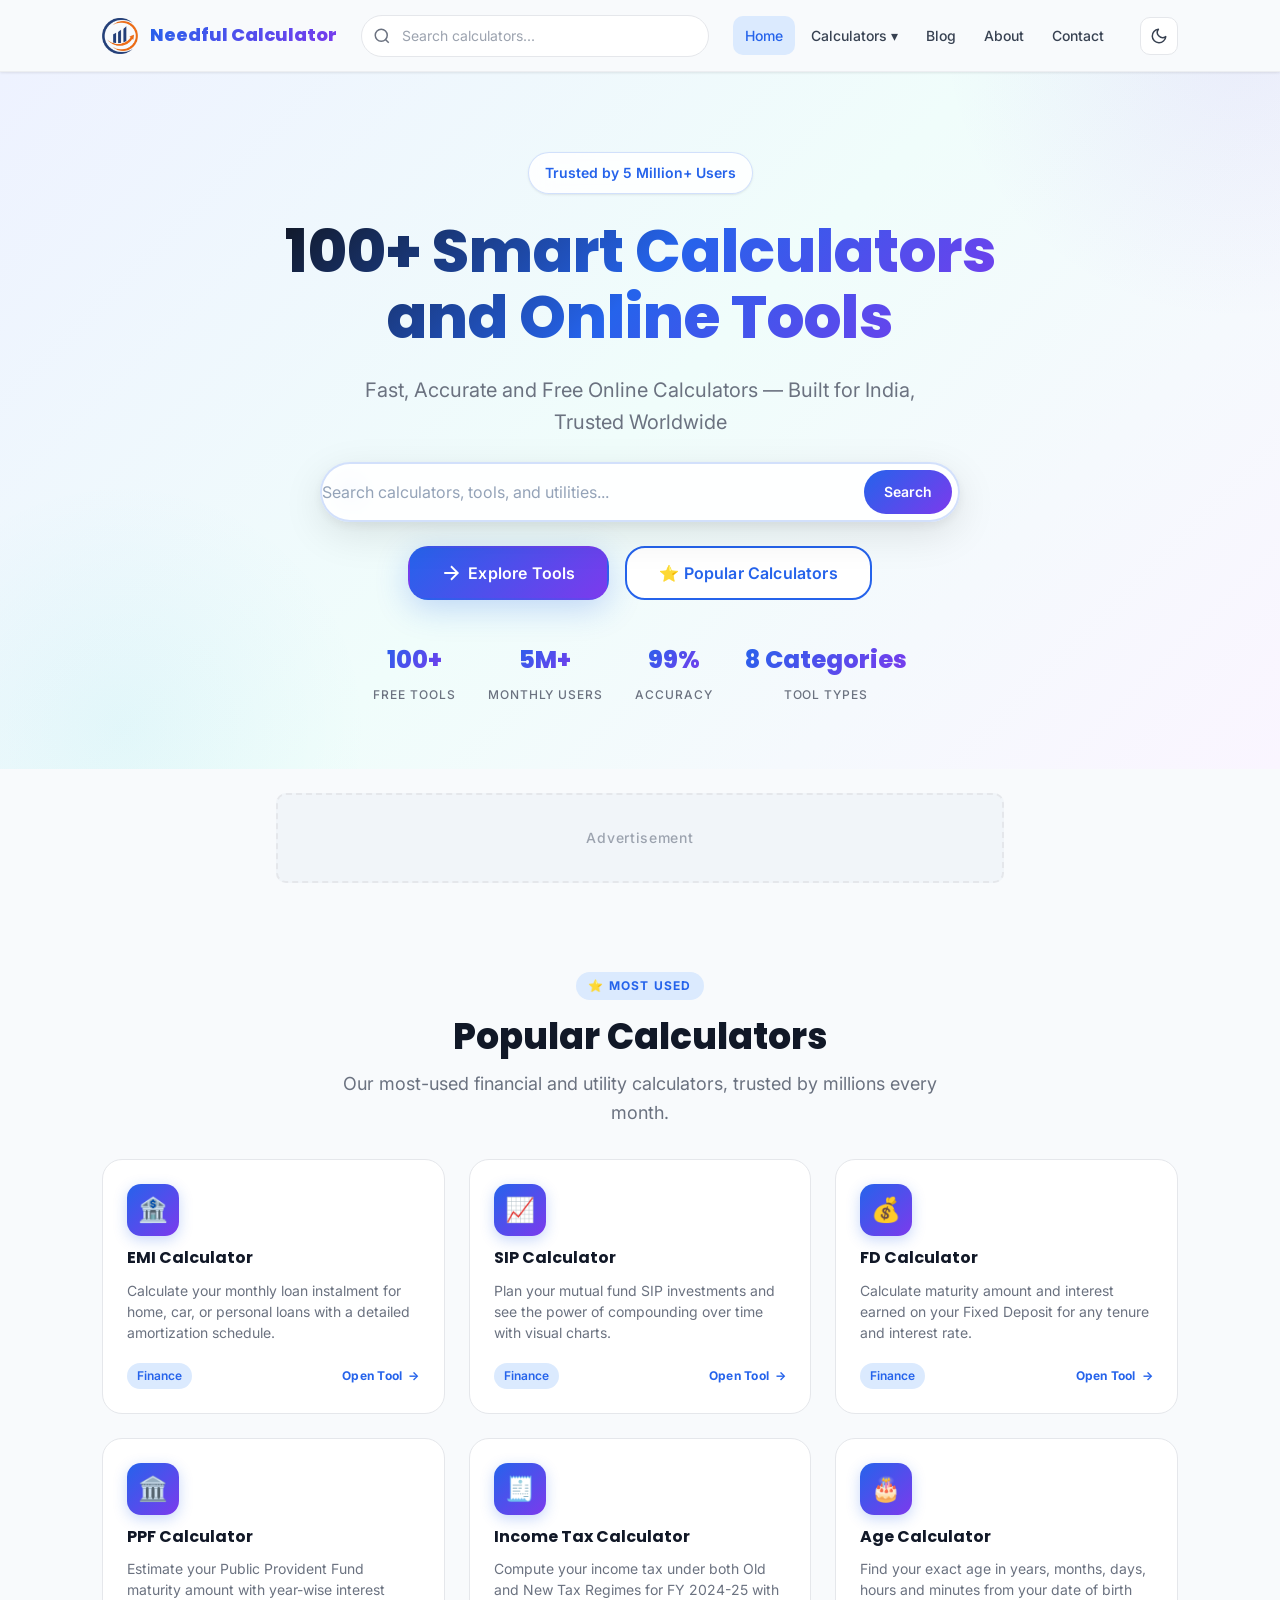
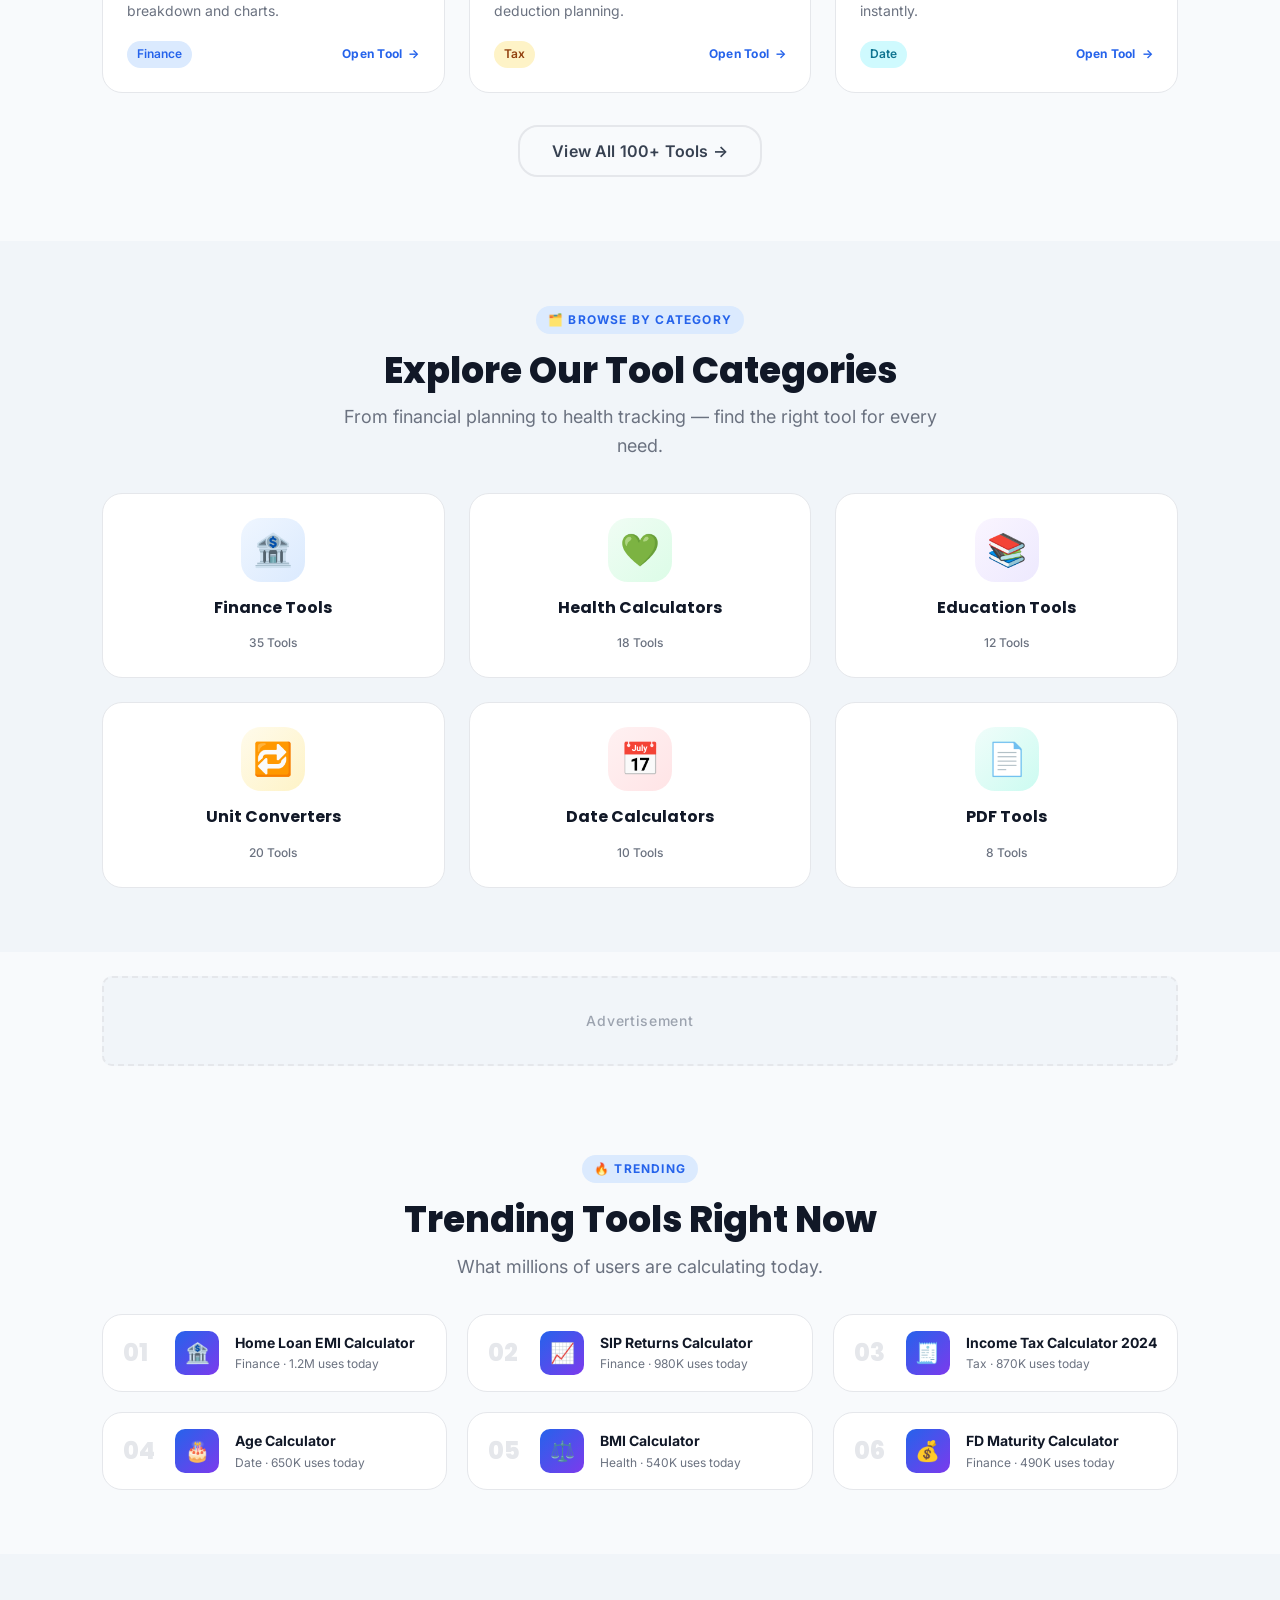
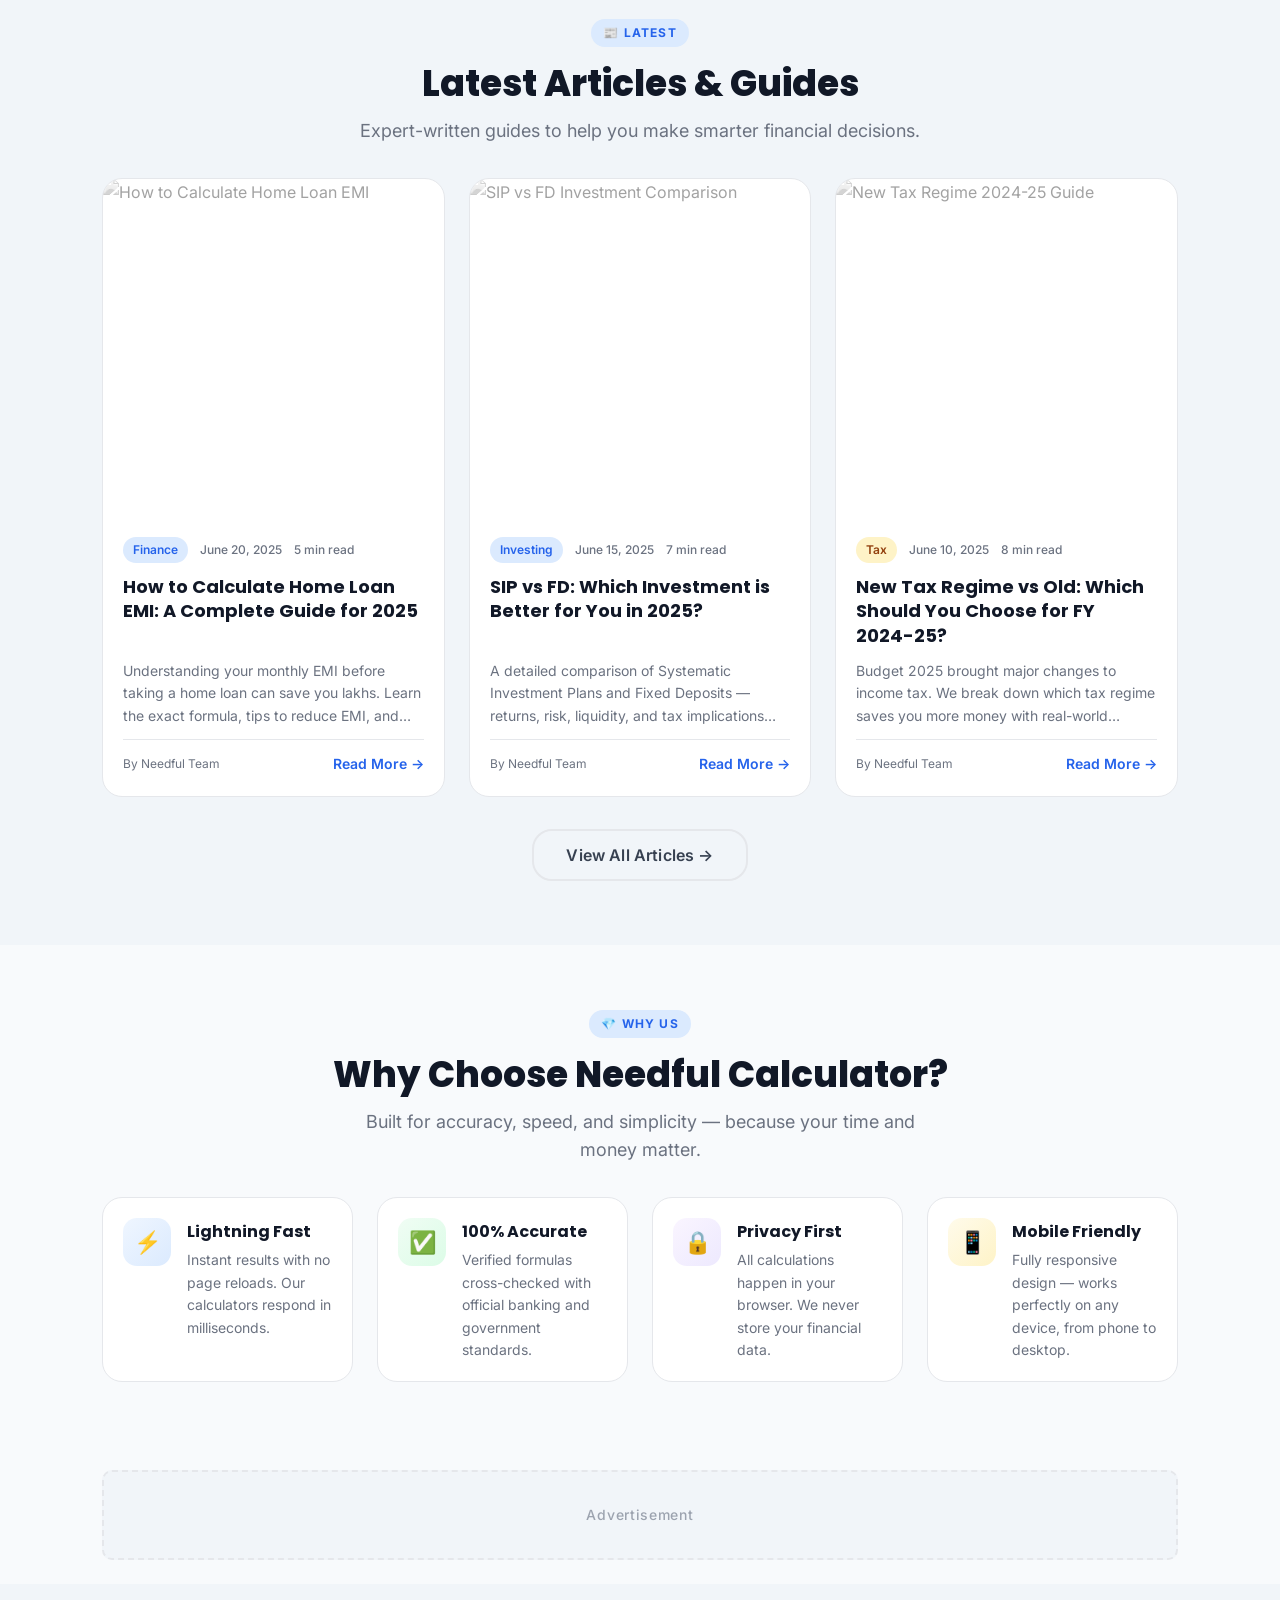
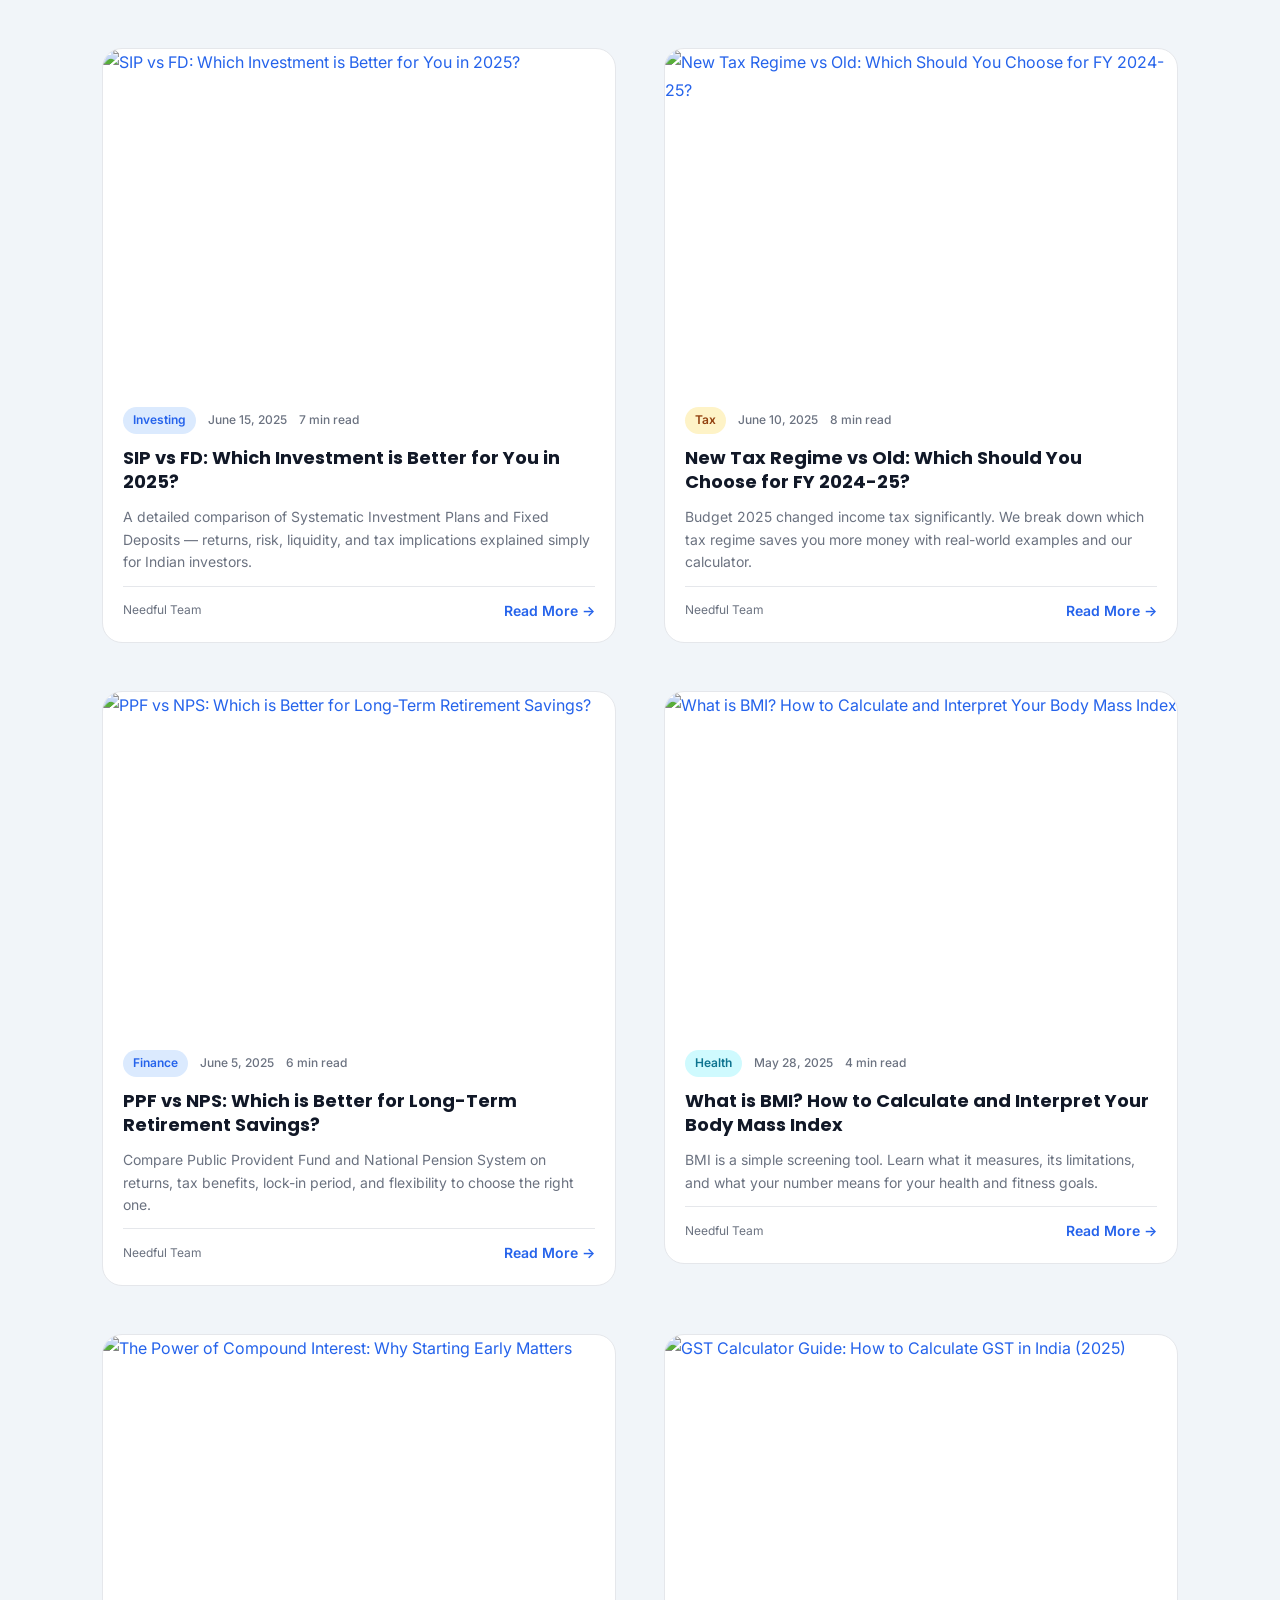
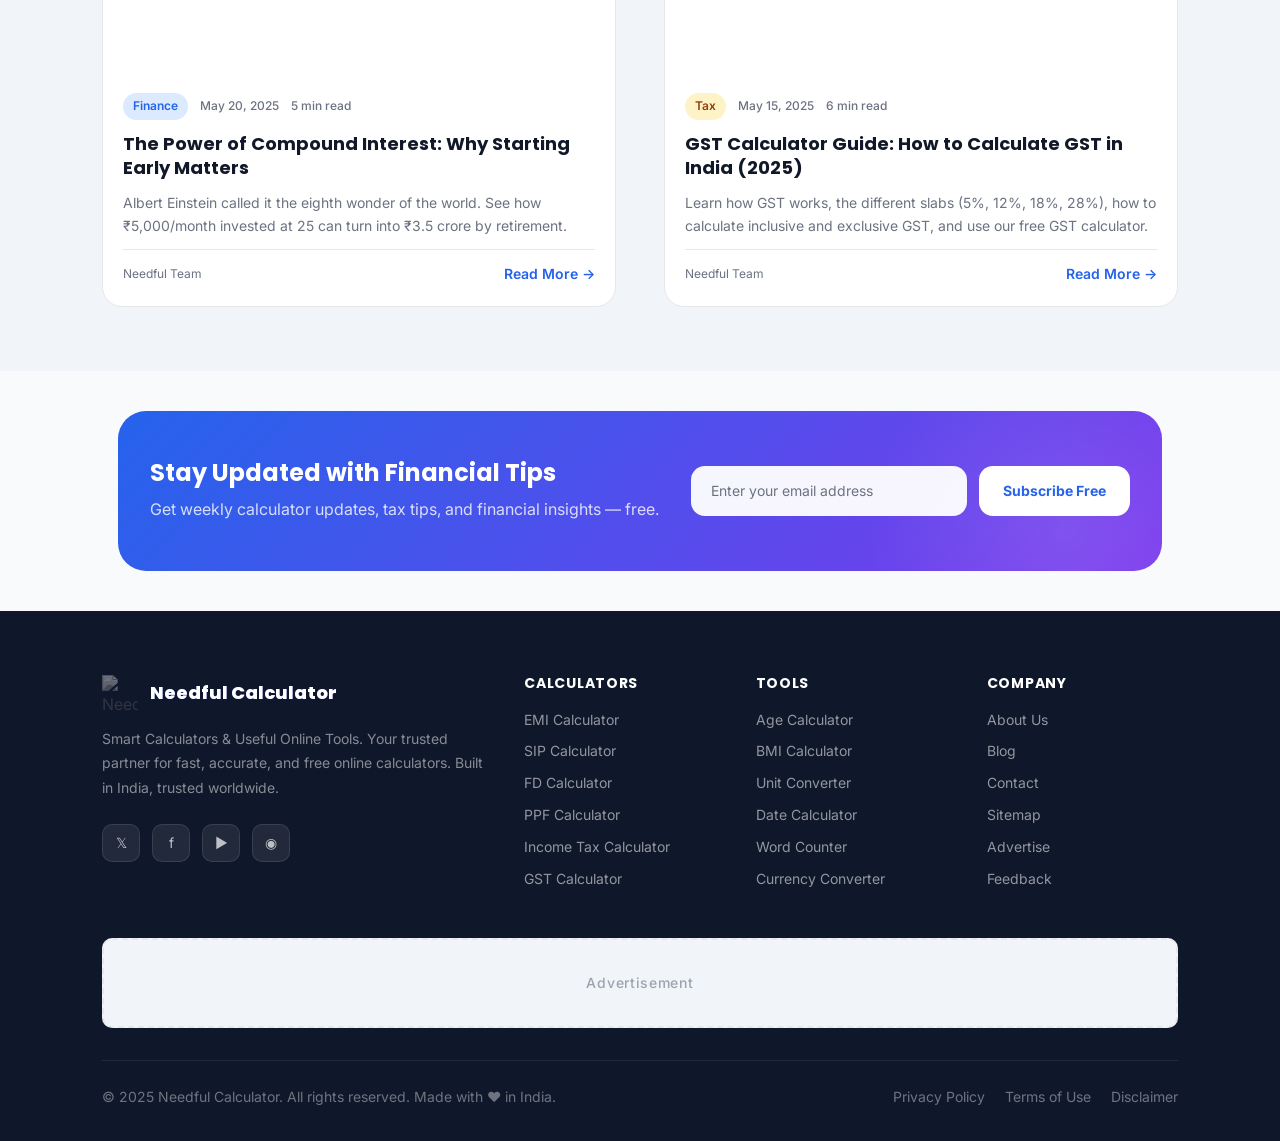
==== commit e71317cb: "Update index.html" ====
--- a/index.html
+++ b/index.html
@@ -72,7 +72,7 @@
 
       <!-- Logo -->
       <a href="index.html" class="logo" aria-label="Needful Calculator Home">
-        <img src="assets/logos/logo.png" alt="Needful Calculator" width="36" height="36" loading="eager">
+        <img src="assets/logos/Logo.png" alt="Needful Calculator" width="36" height="36" loading="eager">
         <span class="logo-text">Needful Calculator</span>
       </a>
 
--- a/css/style.css
+++ b/css/style.css
@@ -111,6 +111,7 @@
   font-size: 16px;
   scroll-behavior: smooth;
   -webkit-text-size-adjust: 100%;
+  overflow-x: hidden;
 }
 
 body {
--- a/css/components.css
+++ b/css/components.css
@@ -10,13 +10,13 @@
   position: sticky;
   top: 0;
   z-index: 1000;
+  background: inherit;
   height: var(--header-height);
-  background: var(--bg-glass);
-  backdrop-filter: blur(20px);
-  -webkit-backdrop-filter: blur(20px);
   border-bottom: 1px solid rgba(229, 231, 235, 0.6);
   box-shadow: var(--shadow-sm);
   transition: background var(--transition-base), box-shadow var(--transition-base);
+  width: 100%;
+  max-width: 100vw;
 }
 
 .header-inner {
@@ -24,6 +24,7 @@
   display: flex;
   align-items: center;
   gap: var(--space-6);
+  min-width: 0;
 }
 
 /* Logo */
@@ -1405,9 +1406,16 @@
 }
 
 .chart-wrap {
-  width: 200px;
-  height: 200px;
+  width: 100%;
+  max-width: 220px;
+  aspect-ratio: 1 / 1;
   margin: var(--space-6) auto;
+  overflow: hidden;
+}
+
+.chart-wrap canvas {
+  max-width: 100%;
+  height: auto !important;
 }
 
 /* ═══════════════════════════════════════════════
--- a/css/responsive.css
+++ b/css/responsive.css
@@ -6,12 +6,24 @@
 
 /* ═══════════════════════════════════════════════
    BREAKPOINTS REFERENCE
-   xs  : < 480px   (small phones)
-   sm  : < 640px   (phones)
+   xs  : < 320px   (tiny phones)
+   sm  : < 480px   (small phones)
    md  : < 768px   (tablets portrait)
    lg  : < 1024px  (tablets landscape / small laptops)
    xl  : < 1280px  (laptops)
 ═══════════════════════════════════════════════ */
+
+/* ─── Base: Prevent ALL horizontal overflow ─── */
+html {
+  overflow-x: hidden;
+}
+body {
+  overflow-x: visible;
+}
+
+* {
+  min-width: 0; /* Prevents flex/grid children from overflowing */
+}
 
 /* ─── Large (≤ 1280px) ─── */
 @media (max-width: 1280px) {
@@ -51,23 +63,6 @@
   /* Related tools */
   .related-tools-grid { grid-template-columns: repeat(2, 1fr); }
 
-  /* Category page sidebar */
-  .cat-page-layout { grid-template-columns: 1fr; }
-
-  .cat-sidebar {
-    position: relative;
-    top: auto;
-  }
-
-  .cat-sidebar-list {
-    display: flex;
-    flex-wrap: wrap;
-    gap: var(--space-2);
-    padding: var(--space-3);
-  }
-
-  .cat-sidebar-item { flex: 0 0 auto; }
-
   /* Blog page */
   .blog-page-layout { grid-template-columns: 1fr; }
   .featured-post { grid-template-columns: 1fr; }
@@ -75,6 +70,11 @@
 
   /* Hero adjustments */
   .hero-stats { gap: var(--space-6); }
+
+  /* Calculator widget — remove fixed sidebar width */
+  .calc-page-layout {
+    grid-template-columns: 1fr;
+  }
 }
 
 /* ─── Tablet Portrait (≤ 768px) ─── */
@@ -82,166 +82,567 @@
   /* Root spacing */
   :root {
     --header-height: 60px;
-  }
-
-  /* Section spacing */
+    --container-pad: 1rem;
+  }
+
+  /* ── HEADER FIX ── */
+  .site-header {
+    height: var(--header-height);
+    overflow: visible; /* Allow dropdown, but clip content */
+  }
+
+  .header-inner {
+    gap: var(--space-3);
+    padding-inline: var(--space-3);
+    flex-wrap: nowrap;
+  }
+
+  /* Logo scaling */
+  .logo {
+    gap: var(--space-2);
+    flex-shrink: 0;
+    min-width: 0;
+  }
+
+  .logo img {
+    height: 28px;
+    width: 28px;
+    flex-shrink: 0;
+  }
+
+  .logo-text {
+    font-size: var(--text-sm);
+    white-space: nowrap;
+    overflow: hidden;
+    text-overflow: ellipsis;
+    max-width: 140px;
+  }
+
+  /* Header — hide desktop nav + search, show hamburger */
+  .header-search { display: none; }
+  .header-nav    { display: none; }
+  .hamburger     { display: flex; flex-shrink: 0; }
+
+  /* Push theme toggle to right of logo, before hamburger */
+  .theme-toggle {
+    width: 34px;
+    height: 34px;
+    flex-shrink: 0;
+    margin-left: auto;
+  }
+
+  /* ── MOBILE NAV ── */
+  .mobile-nav {
+    top: var(--header-height);
+    padding: var(--space-5) var(--space-4);
+  }
+
+  .mobile-nav-links a {
+    padding: var(--space-3) var(--space-3);
+    font-size: var(--text-sm);
+  }
+
+  /* ── SECTION SPACING ── */
   .section        { padding-block: var(--space-10); }
-  .section-sm     { padding-block: var(--space-8); }
+  .section-sm     { padding-block: var(--space-6); }
   .section-lg     { padding-block: var(--space-12); }
 
-  /* Grid overrides */
+  /* ── GRID OVERRIDES ── */
   .grid-2 { grid-template-columns: 1fr; }
   .grid-3 { grid-template-columns: 1fr; }
   .grid-4 { grid-template-columns: repeat(2, 1fr); }
   .grid-6 { grid-template-columns: repeat(2, 1fr); }
 
-  /* Header — hide desktop nav + search, show hamburger */
-  .header-search { display: none; }
-  .header-nav    { display: none; }
-  .hamburger     { display: flex; }
-
-  /* Hero */
-  .hero { padding-block: var(--space-10) var(--space-8); }
+  /* ── HERO ── */
+  .hero {
+    padding-block: var(--space-8) var(--space-6);
+    overflow: hidden;
+  }
+
+  .hero::before,
+  .hero::after {
+    display: none; /* Remove oversized decorative elements */
+  }
 
   .hero-title {
-    font-size: clamp(1.75rem, 8vw, 2.5rem);
-  }
-
-  .hero-subtitle { font-size: var(--text-base); }
-
-  .hero-search input { height: 52px; font-size: var(--text-sm); }
-
-  .hero-cta { flex-direction: column; align-items: center; }
+    font-size: clamp(1.6rem, 7vw, 2.25rem);
+    line-height: 1.2;
+  }
+
+  .hero-subtitle {
+    font-size: var(--text-sm);
+    max-width: 100%;
+    padding-inline: var(--space-2);
+  }
+
+  .hero-search {
+    width: 100%;
+    max-width: 100%;
+  }
+
+  .hero-search input {
+    height: 50px;
+    font-size: var(--text-sm);
+    padding-left: var(--space-12);
+    padding-right: calc(var(--space-4) + 80px);
+  }
+
+  .hero-search-btn {
+    height: 38px;
+    padding: 0 var(--space-4);
+    font-size: var(--text-xs);
+  }
+
+  .hero-cta {
+    flex-direction: column;
+    align-items: center;
+    gap: var(--space-3);
+  }
+
+  .hero-cta .btn-lg {
+    width: 100%;
+    max-width: 280px;
+    justify-content: center;
+  }
 
   .hero-stats {
     flex-wrap: wrap;
-    gap: var(--space-5);
+    gap: var(--space-4);
     justify-content: center;
   }
 
   .hero-stat-num { font-size: var(--text-xl); }
-
-  /* Newsletter */
+  .hero-stat-label { font-size: var(--text-xs); }
+
+  .hero-eyebrow {
+    font-size: var(--text-xs);
+    padding: var(--space-1) var(--space-3);
+  }
+
+  /* ── SECTION TITLES ── */
+  .section-title {
+    font-size: clamp(1.35rem, 5vw, 1.875rem);
+    line-height: 1.2;
+  }
+  .section-subtitle {
+    font-size: var(--text-sm);
+    padding-inline: var(--space-2);
+  }
+
+  /* ── TOOL CARDS ── */
+  .tool-card {
+    padding: var(--space-4);
+    gap: var(--space-2);
+  }
+
+  .tool-card-icon {
+    width: 42px;
+    height: 42px;
+    font-size: 1.2rem;
+  }
+
+  .tool-card-name {
+    font-size: var(--text-sm);
+  }
+
+  .tool-card-desc {
+    font-size: var(--text-xs);
+  }
+
+  /* ── CATEGORY CARDS ── */
+  .category-card {
+    padding: var(--space-4) var(--space-3);
+    gap: var(--space-2);
+  }
+
+  .category-icon {
+    width: 52px;
+    height: 52px;
+    font-size: 1.5rem;
+  }
+
+  .category-name { font-size: var(--text-sm); }
+  .category-count { font-size: var(--text-xs); }
+
+  /* ── BREADCRUMB ── */
+  .breadcrumb {
+    padding-block: var(--space-2);
+    margin-bottom: var(--space-2);
+    gap: var(--space-1-5, 6px);
+    font-size: var(--text-xs);
+  }
+
+  /* ── CALCULATOR WIDGET ── */
+  .calc-header {
+    padding: var(--space-3) var(--space-4);
+    gap: var(--space-3);
+    flex-wrap: nowrap;
+    align-items: center;
+  }
+
+  .calc-header-icon {
+    font-size: 1.75rem;
+    width: 42px;
+    height: 42px;
+  }
+
+  .calc-header h1 {
+    font-size: var(--text-xl);
+    line-height: 1.25;
+  }
+
+  .calc-header p {
+    font-size: var(--text-xs);
+  }
+
+  .calc-body {
+    padding: var(--space-4) var(--space-4);
+  }
+
+  .form-group {
+    margin-bottom: var(--space-3);
+  }
+
+  .form-label {
+    font-size: var(--text-sm);
+    margin-bottom: var(--space-1);
+  }
+
+  .form-input {
+    height: 44px;
+    font-size: var(--text-sm);
+    padding: 0 var(--space-3);
+  }
+
+  .range-slider {
+    display: block;
+    width: 100%;
+    margin-top: var(--space-2);
+    margin-bottom: var(--space-1);
+  }
+
+  /* ── CALC RESULTS ── */
+  .calc-results {
+    padding: var(--space-3) var(--space-4);
+    margin-top: var(--space-4);
+  }
+
+  .calc-result-row {
+    flex-wrap: wrap;
+    gap: var(--space-1);
+    padding: var(--space-2) 0;
+  }
+
+  .calc-result-label { font-size: var(--text-xs); }
+
+  .calc-result-value {
+    font-size: var(--text-base);
+    font-weight: 700;
+  }
+
+  /* Main EMI result on mobile */
+  #emi-result {
+    font-size: var(--text-2xl) !important;
+  }
+
+  /* ── CHART ── */
+  .chart-wrap {
+    max-width: 200px;
+    margin-inline: auto;
+  }
+
+  .chart-wrap canvas {
+    width: 180px !important;
+    height: 180px !important;
+  }
+
+  .chart-legend {
+    gap: var(--space-4);
+    flex-wrap: wrap;
+    justify-content: center;
+    font-size: var(--text-xs);
+  }
+
+  /* ── AMORTIZATION TABLE ── */
+  .amortization-wrap {
+    overflow-x: auto;
+    -webkit-overflow-scrolling: touch;
+  }
+
+  .amortization-table {
+    min-width: 480px;
+    font-size: var(--text-xs);
+  }
+
+  .amortization-table th,
+  .amortization-table td {
+    padding: var(--space-2) var(--space-3);
+  }
+
+  /* ── SIDEBAR ── */
+  .sidebar { gap: var(--space-4); }
+
+  /* ── NEWSLETTER ── */
   .newsletter-section {
     margin-inline: 0;
     border-radius: var(--radius-xl);
-    padding: var(--space-8) var(--space-6);
+    padding: var(--space-6) var(--space-4);
   }
 
   .newsletter-inner {
     flex-direction: column;
     text-align: center;
-    gap: var(--space-6);
-  }
-
-  .newsletter-form { max-width: 100%; }
-
-  /* Footer */
+    gap: var(--space-5);
+  }
+
+  .newsletter-copy h2 { font-size: var(--text-xl); }
+  .newsletter-copy p  { font-size: var(--text-sm); }
+
+  .newsletter-form {
+    flex-direction: column;
+    max-width: 100%;
+    min-width: 0;
+    width: 100%;
+  }
+
+  .newsletter-form input,
+  .newsletter-form button {
+    width: 100%;
+    height: 46px;
+  }
+
+  /* ── FOOTER ── */
   .footer-top {
     grid-template-columns: 1fr;
-    gap: var(--space-8);
+    gap: var(--space-6);
   }
 
   .footer-bottom {
     flex-direction: column;
     text-align: center;
-  }
-
-  /* Section titles */
-  .section-title { font-size: clamp(1.5rem, 5vw, 2rem); }
-  .section-subtitle { font-size: var(--text-base); }
-
-  /* Trending */
+    gap: var(--space-3);
+  }
+
+  /* ── TRENDING ── */
   .trending-grid { grid-template-columns: 1fr; }
 
-  /* Tool card grid on calculators page */
-  .tools-header { flex-direction: column; align-items: flex-start; }
-
-  /* Blog page */
-  .blog-filters { flex-wrap: wrap; }
-
-  /* FAQ */
-  .faq-question { font-size: var(--text-sm); }
-
-  /* Calc widget */
-  .calc-header { padding: var(--space-5); }
-  .calc-body   { padding: var(--space-5); }
-
-  /* Sidebar widgets stack properly */
-  .sidebar { gap: var(--space-4); }
-
-  /* Ad slots — maintain fixed min-height for CLS safety */
+  /* ── TOOL HEADER ── */
+  .tools-header {
+    flex-direction: column;
+    align-items: flex-start;
+    gap: var(--space-3);
+  }
+
+  /* ── BLOG ── */
+  .blog-filters { flex-wrap: wrap; gap: var(--space-2); }
+  .blog-card-title { font-size: var(--text-base); }
+
+  /* ── FAQ ── */
+  .faq-question {
+    font-size: var(--text-sm);
+    padding: var(--space-4) var(--space-4);
+  }
+
+  /* ── AD SLOTS ── */
   .ad-slot-leaderboard {
     min-height: var(--ad-banner-h);
     max-width: 100%;
   }
 
-  /* Category cards */
-  .category-section-header { flex-wrap: wrap; gap: var(--space-2); }
-
-  /* About / static pages */
+  /* ── CATEGORY PAGE ── */
+  .category-section-header {
+    flex-wrap: wrap;
+    gap: var(--space-2);
+    align-items: flex-start;
+  }
+
+  /* ── ABOUT / STATIC ── */
   .about-hero-grid   { grid-template-columns: 1fr; text-align: center; }
   .contact-grid      { grid-template-columns: 1fr; }
   .team-grid         { grid-template-columns: repeat(2, 1fr); }
   .values-grid       { grid-template-columns: repeat(2, 1fr); }
   .stats-band        { grid-template-columns: repeat(2, 1fr); }
-}
-
-/* ─── Small Phones (≤ 640px) ─── */
-@media (max-width: 640px) {
+
+  /* ── FORMULA BOX ── */
+  .formula-box {
+    font-size: var(--text-base);
+    padding: var(--space-4);
+    overflow-x: auto;
+    white-space: normal;
+  }
+
+  /* ── BUTTONS ── */
+  .btn-lg {
+    padding: 0.875rem 1.5rem;
+    font-size: var(--text-sm);
+  }
+}
+
+/* ─── Small Phones (≤ 480px) ─── */
+@media (max-width: 480px) {
+  :root {
+    --container-pad: 0.875rem;
+    --header-height: 56px;
+  }
+
+  /* ── HEADER ── */
+  .header-inner {
+    gap: var(--space-2);
+    padding-inline: var(--space-2);
+  }
+
+  .logo img {
+    height: 26px;
+    width: 26px;
+  }
+
+  .logo-text {
+    font-size: 0.8rem;
+    max-width: 110px;
+  }
+
+  .theme-toggle {
+    width: 32px;
+    height: 32px;
+    flex-shrink: 0;
+  }
+
+  .hamburger {
+    width: 32px;
+    height: 32px;
+    padding: var(--space-1);
+  }
+
+  /* ── GRID ── */
   .grid-4 { grid-template-columns: 1fr; }
-
-  .logo-text { display: none; } /* show only icon on very small screens */
-
-  .hero-search input { padding-left: var(--space-10); }
-
-  .newsletter-form {
-    flex-direction: column;
-  }
-
-  .newsletter-form input,
-  .newsletter-form button { width: 100%; }
-}
-
-/* ─── Extra Small (≤ 480px) ─── */
-@media (max-width: 480px) {
-  :root { --container-pad: 1rem; }
-
   .grid-6 { grid-template-columns: 1fr; }
 
+  /* ── HERO ── */
+  .hero-title { font-size: clamp(1.4rem, 6.5vw, 1.875rem); }
   .hero-cta .btn-lg { width: 100%; justify-content: center; }
 
+  .hero-search input {
+    height: 46px;
+    font-size: var(--text-xs);
+    padding-left: var(--space-10);
+  }
+
+  .hero-search-btn {
+    height: 34px;
+    padding: 0 var(--space-3);
+    font-size: 0.7rem;
+  }
+
+  /* ── SECTION TITLES ── */
+  .section-title { font-size: 1.35rem; }
+
+  /* ── TOOL CARDS ── */
+  .tool-card {
+    padding: var(--space-3);
+  }
+
+  .tool-card-icon {
+    width: 38px;
+    height: 38px;
+    font-size: 1rem;
+  }
+
+  /* ── CALC WIDGET ── */
+  .calc-header {
+    padding: var(--space-2) var(--space-3);
+  }
+
+  .calc-header h1 { font-size: var(--text-lg); }
+
+  .calc-body {
+    padding: var(--space-3);
+  }
+
+  .form-group {
+    margin-bottom: var(--space-3);
+  }
+
+  .calc-results {
+    padding: var(--space-3);
+    margin-top: var(--space-3);
+  }
+
+  #emi-result { font-size: var(--text-2xl) !important; }
+
+  /* ── BUTTONS ── */
   .btn-lg {
     padding: 0.875rem 1.25rem;
     font-size: var(--text-sm);
   }
 
-  .section-title { font-size: 1.5rem; }
-
-  /* Calc results larger on phone */
-  #emi-result { font-size: var(--text-2xl) !important; }
-
-  /* Tags wrap */
+  /* ── TAGS / FILTERS ── */
   .blog-filters { gap: var(--space-1); }
 
-  /* Related tools */
+  /* ── RELATED TOOLS ── */
   .related-tools-grid { grid-template-columns: 1fr; }
 
-  /* About / Contact pages */
+  /* ── BREADCRUMB ── */
+  .breadcrumb {
+    font-size: var(--text-xs);
+    gap: var(--space-1);
+    padding-block: var(--space-1) var(--space-2);
+    margin-bottom: var(--space-1);
+  }
+
+  /* ── PAGINATION ── */
+  .pagination { gap: var(--space-1); }
+  .page-btn { width: 36px; height: 36px; font-size: var(--text-xs); }
+
+  /* ── ABOUT / CONTACT ── */
   .team-grid   { grid-template-columns: 1fr; }
   .values-grid { grid-template-columns: 1fr; }
   .stats-band  { grid-template-columns: 1fr; }
 
-  /* Footer social */
+  /* ── FOOTER ── */
   .footer-social { justify-content: center; }
-  .footer-legal  { flex-direction: column; align-items: center; gap: var(--space-2); }
-
-  /* Breadcrumb wraps cleanly */
-  .breadcrumb { font-size: var(--text-xs); }
-
-  /* Pagination on mobile */
-  .pagination { gap: var(--space-1); }
-  .page-btn { width: 36px; height: 36px; font-size: var(--text-xs); }
+  .footer-legal  {
+    flex-direction: column;
+    align-items: center;
+    gap: var(--space-2);
+  }
+
+  /* ── CHART ── */
+  .chart-wrap canvas {
+    width: 160px !important;
+    height: 160px !important;
+  }
+}
+
+/* ─── Tiny Phones (≤ 320px) ─── */
+@media (max-width: 320px) {
+  :root {
+    --container-pad: 0.75rem;
+    --header-height: 52px;
+  }
+
+  /* ── HEADER ── */
+  .logo-text { display: none; } /* Show icon only on very tiny screens */
+
+  .logo img {
+    height: 24px;
+    width: 24px;
+  }
+
+  /* ── TYPOGRAPHY ── */
+  .hero-title { font-size: 1.35rem; }
+  .section-title { font-size: 1.25rem; }
+  .calc-header h1 { font-size: var(--text-base); }
+
+  /* ── TOOL CARD ── */
+  .tool-card { padding: var(--space-3); }
+  .tool-card-icon { width: 34px; height: 34px; font-size: 0.9rem; }
+
+  /* ── CHART ── */
+  .chart-wrap { max-width: 150px; }
+  .chart-wrap canvas {
+    width: 140px !important;
+    height: 140px !important;
+  }
 }
 
 /* ─── Print styles ─── */
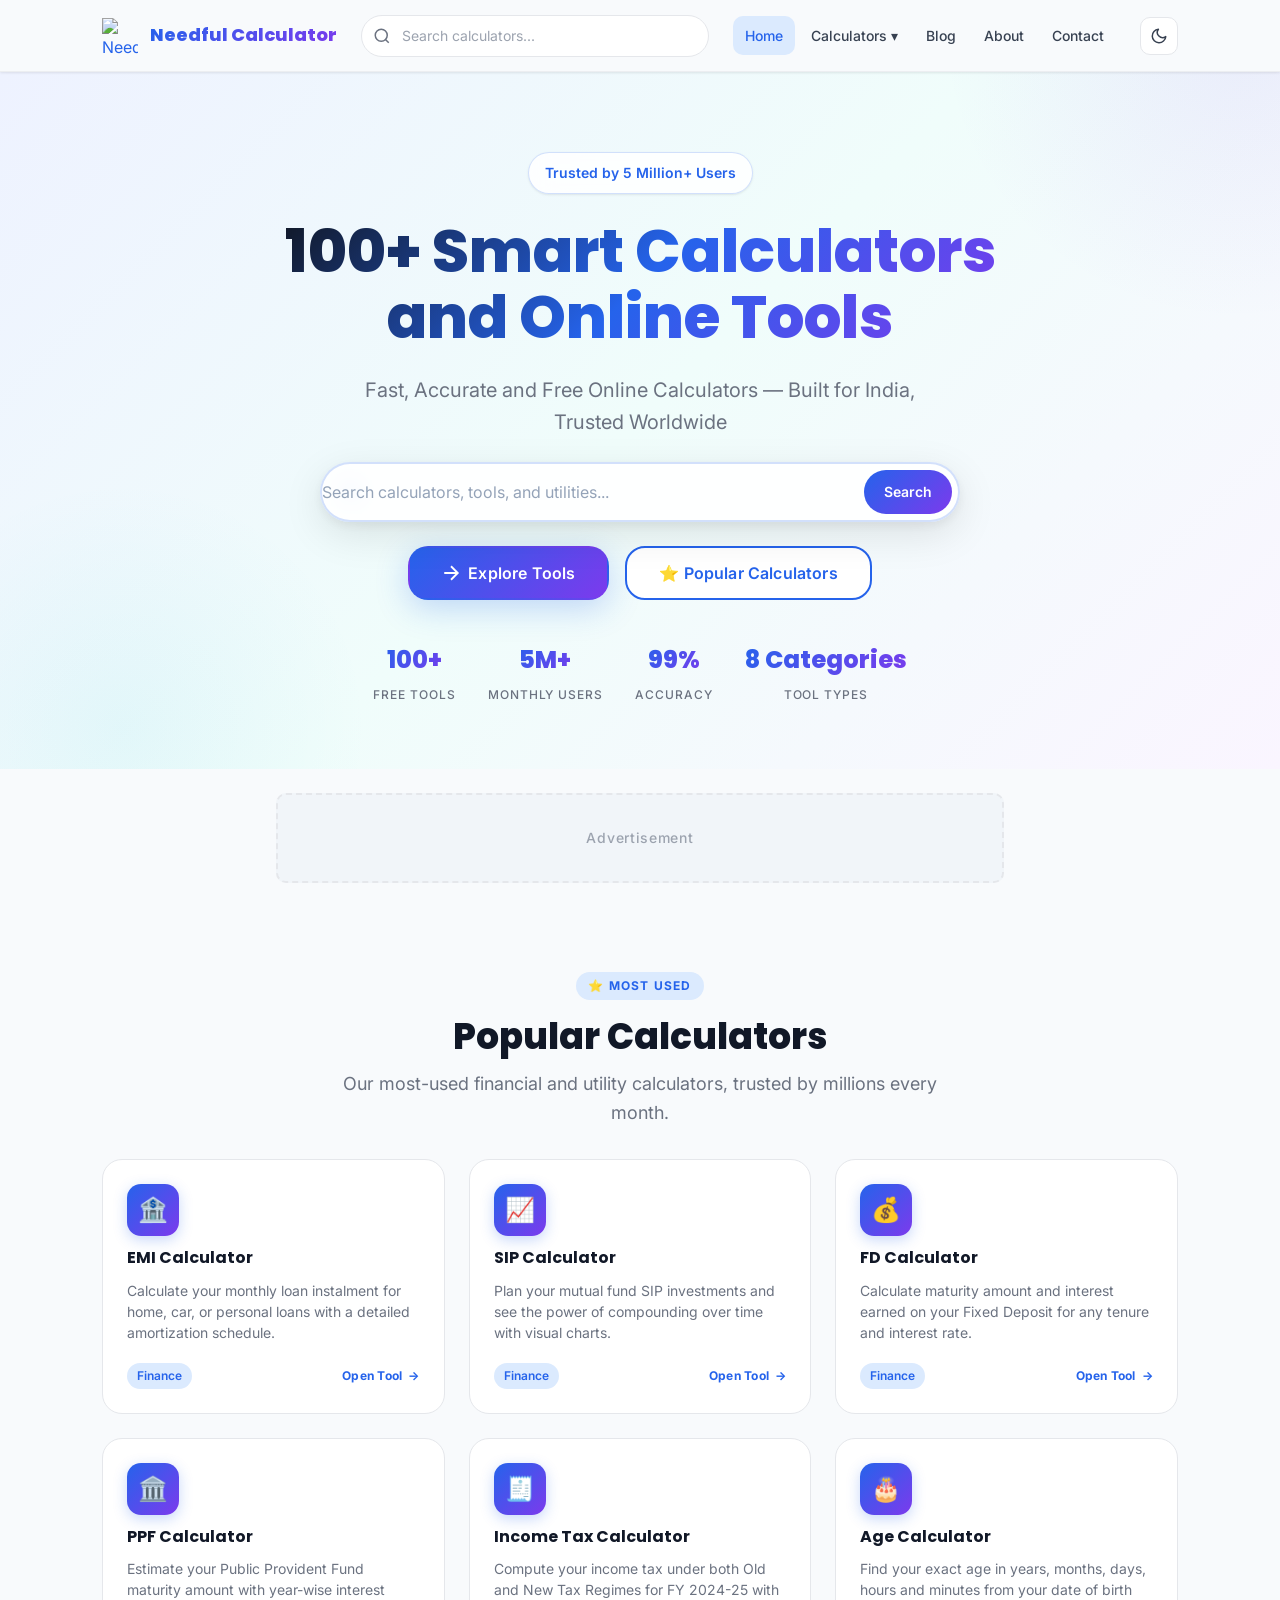
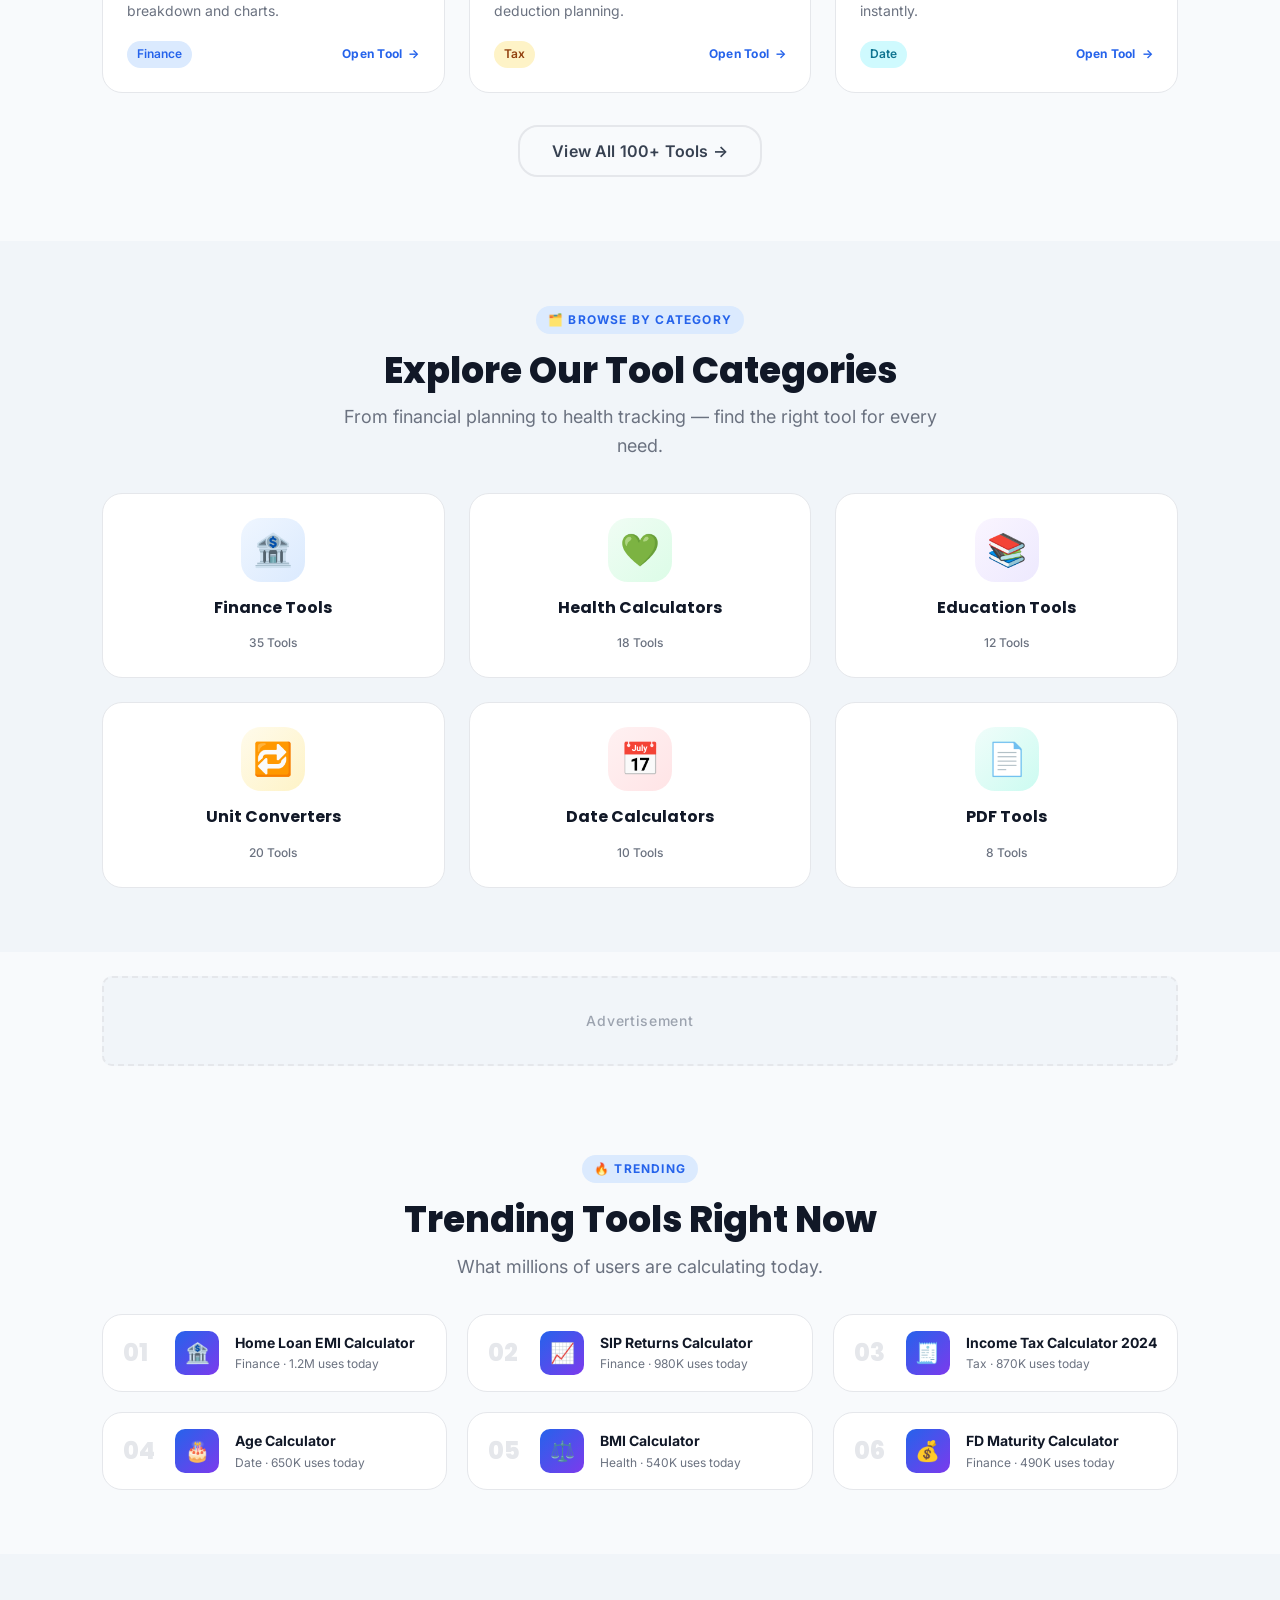
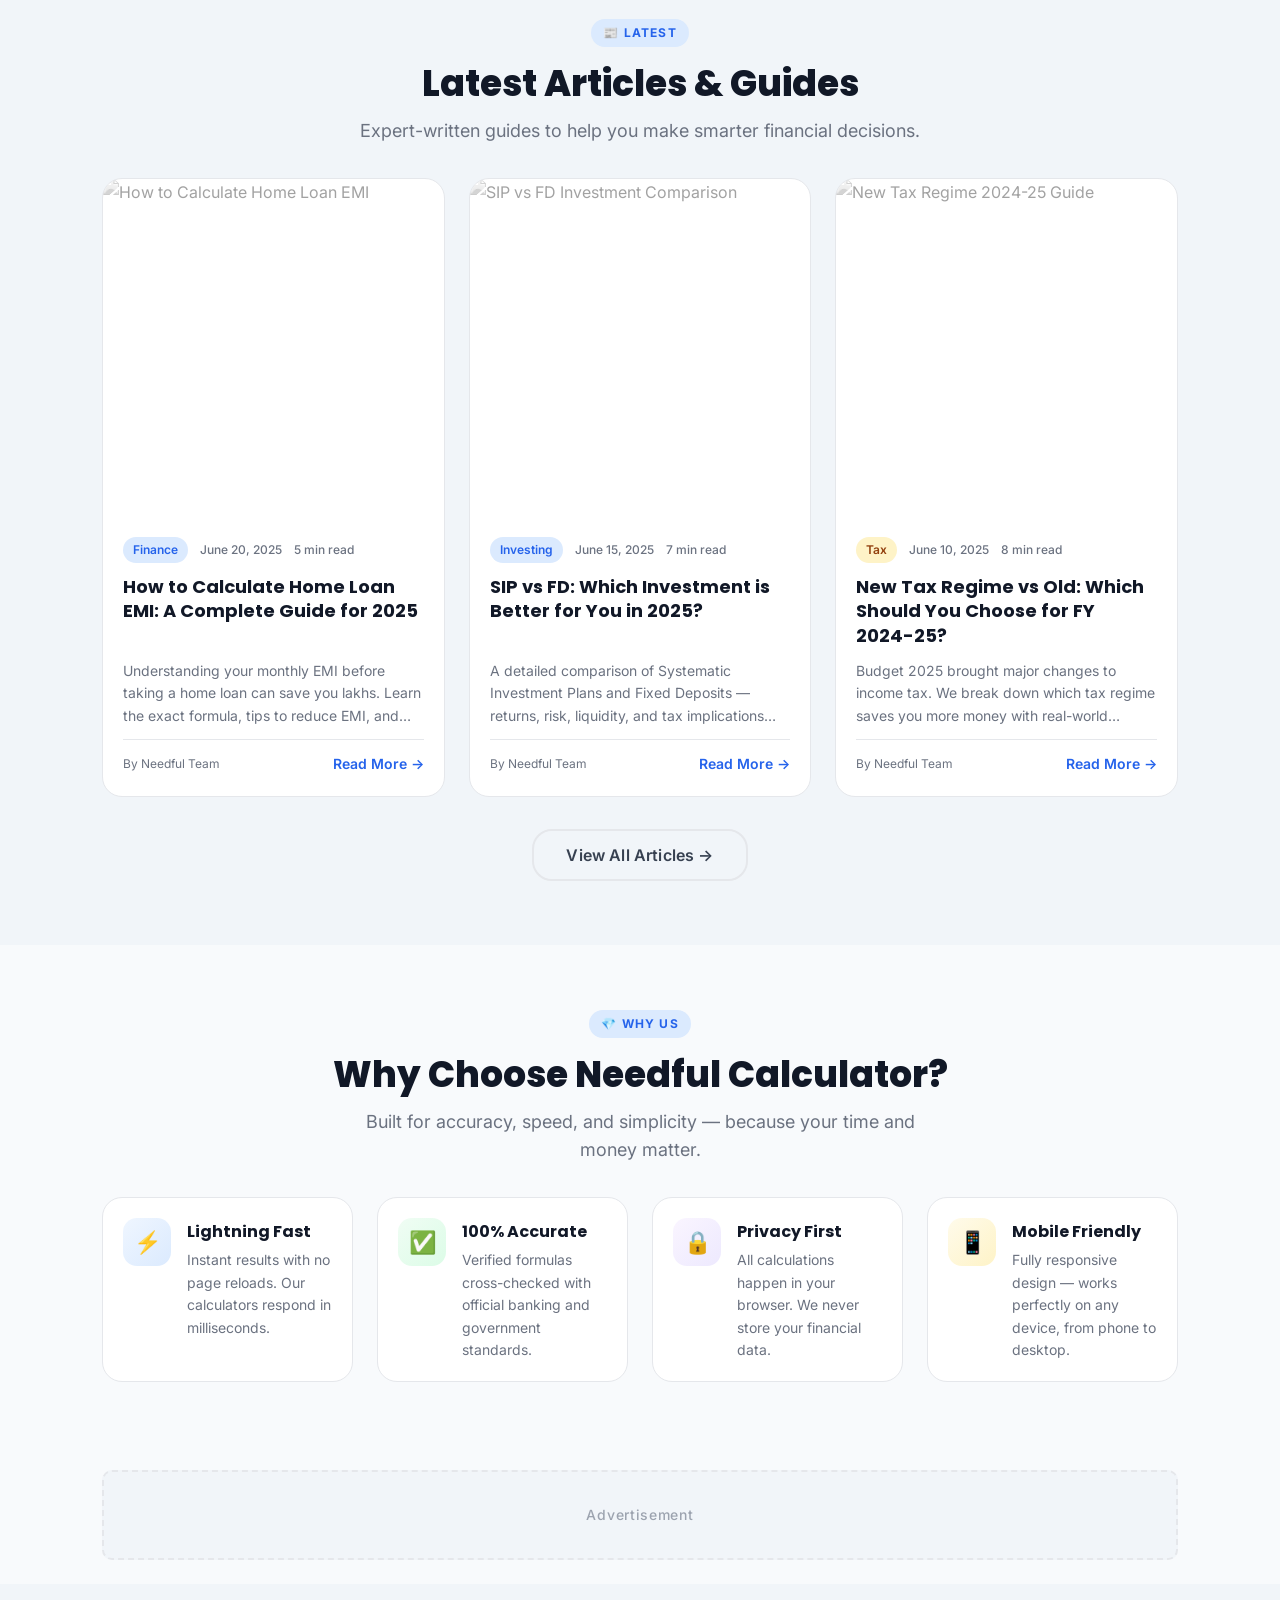
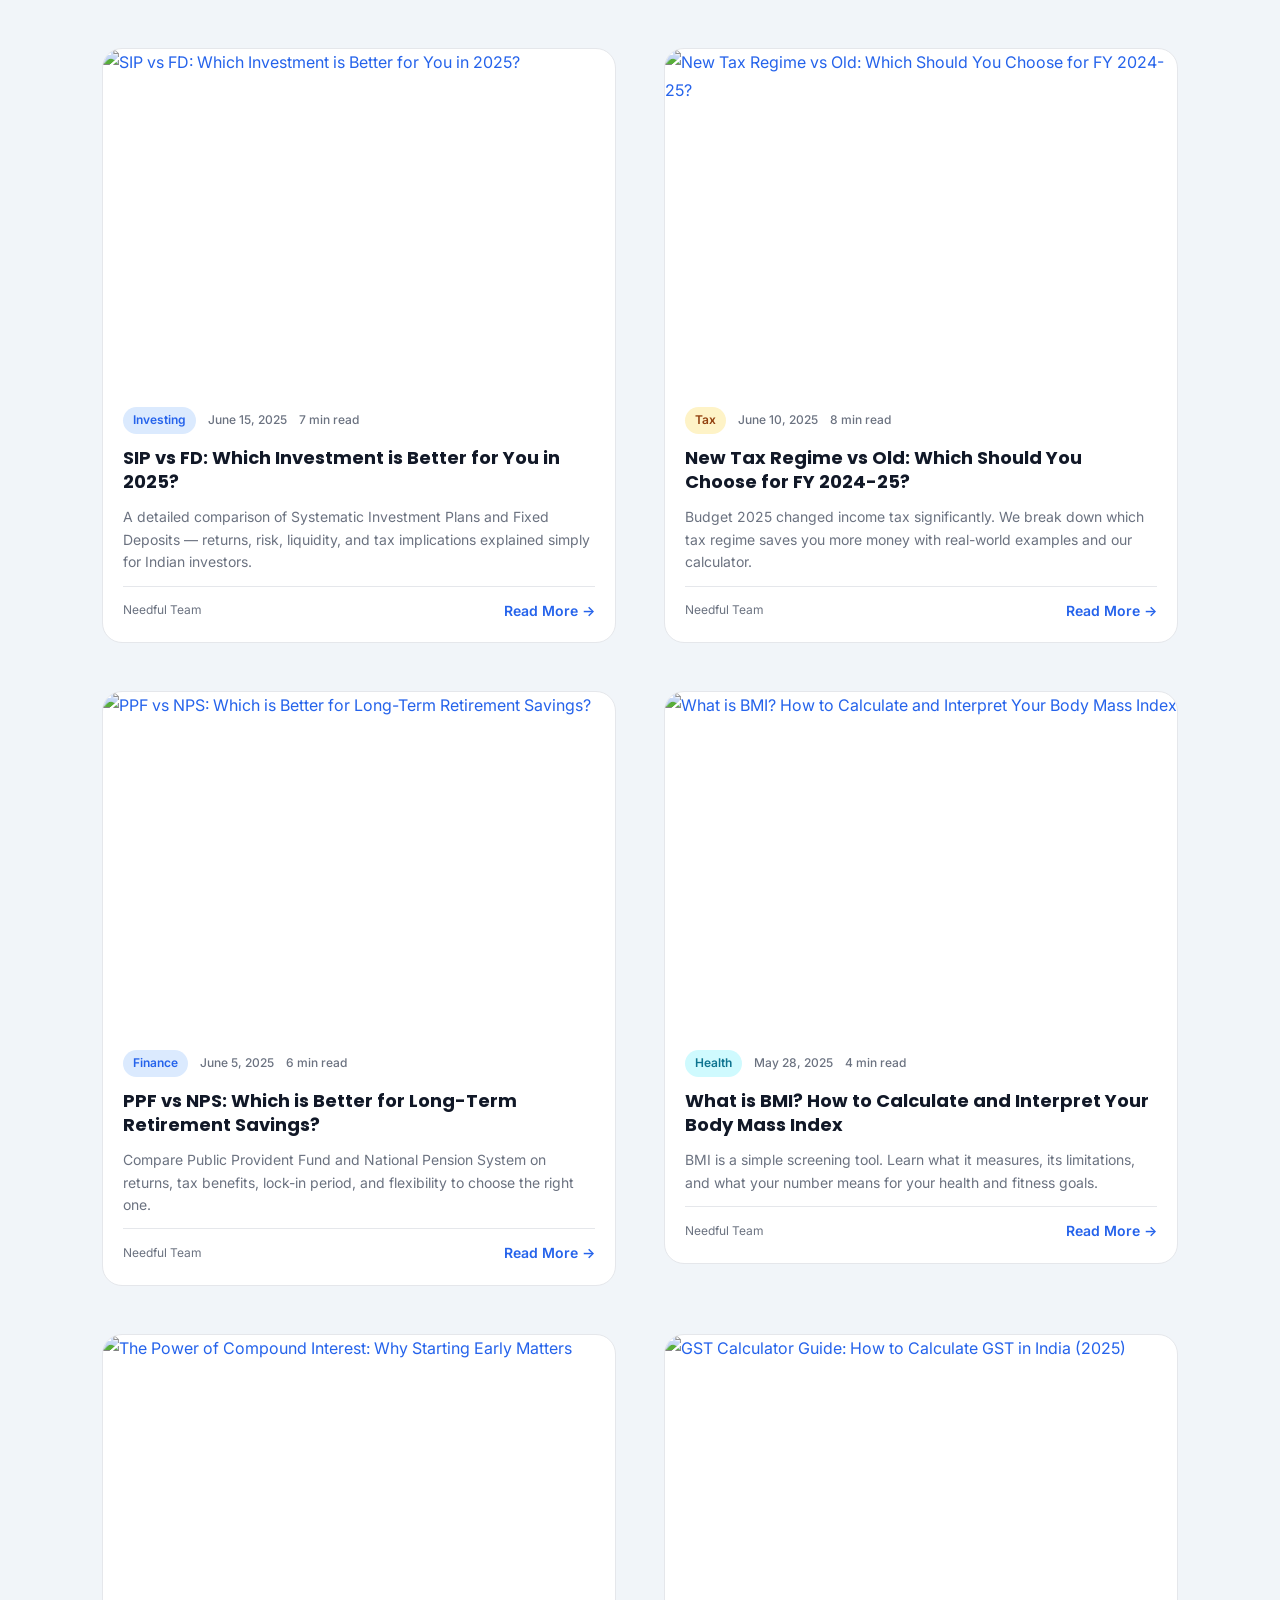
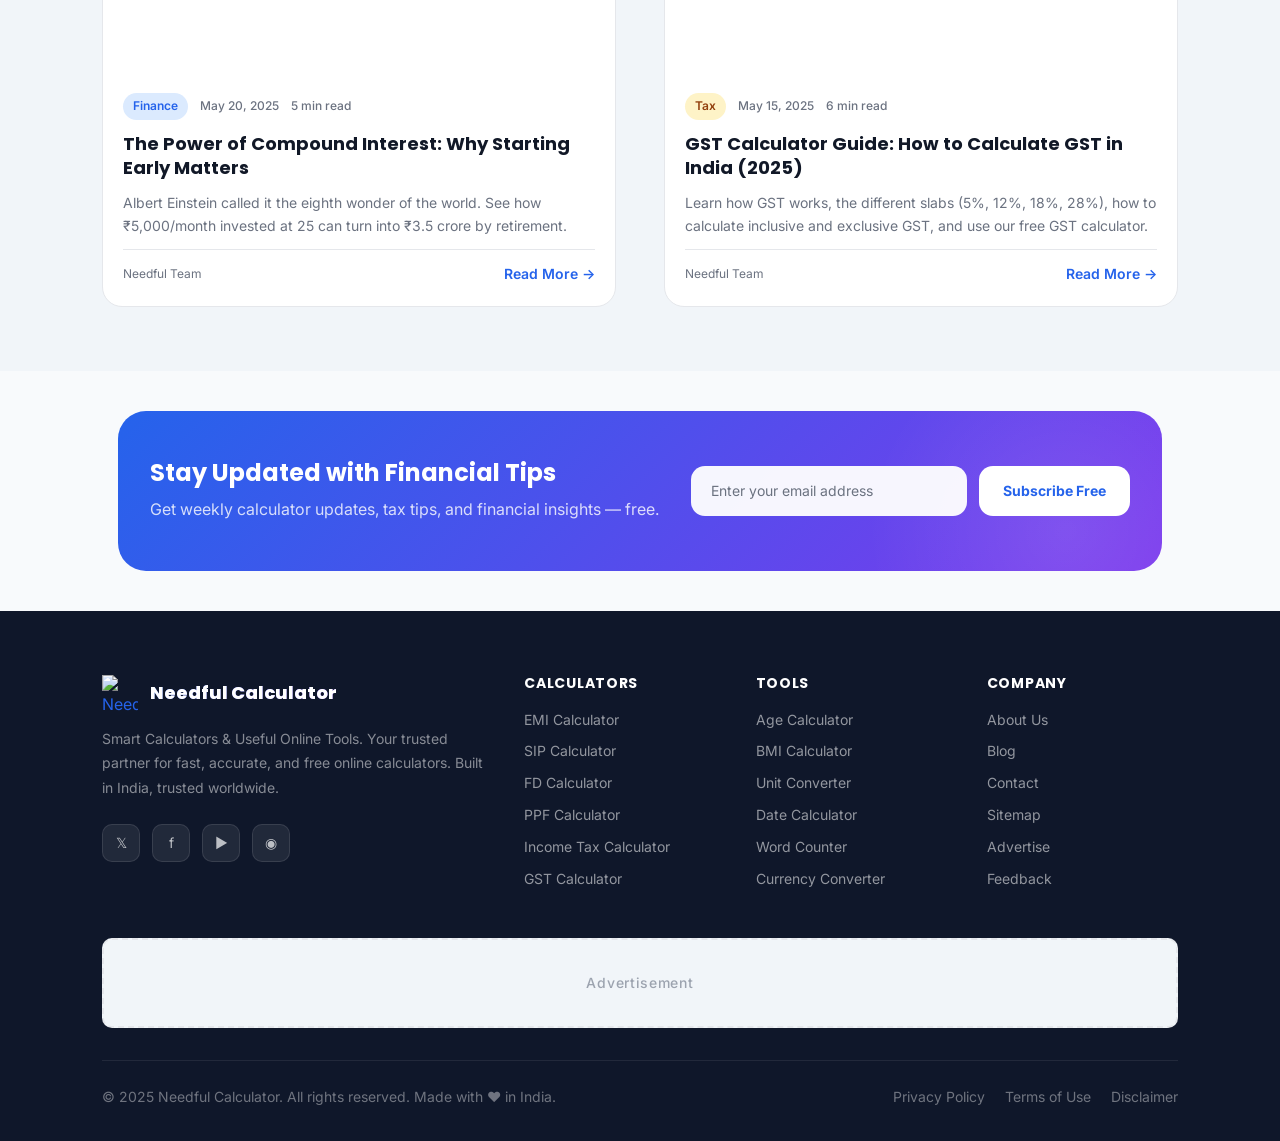
==== commit 83ede10f: "Update index.html" ====
--- a/index.html
+++ b/index.html
@@ -72,7 +72,7 @@
 
       <!-- Logo -->
       <a href="index.html" class="logo" aria-label="Needful Calculator Home">
-        <img src="assets/logos/Logo.png" alt="Needful Calculator" width="36" height="36" loading="eager">
+        <img src="assets/logos/logo.png" alt="Needful Calculator" width="36" height="36" loading="eager">
         <span class="logo-text">Needful Calculator</span>
       </a>
 
